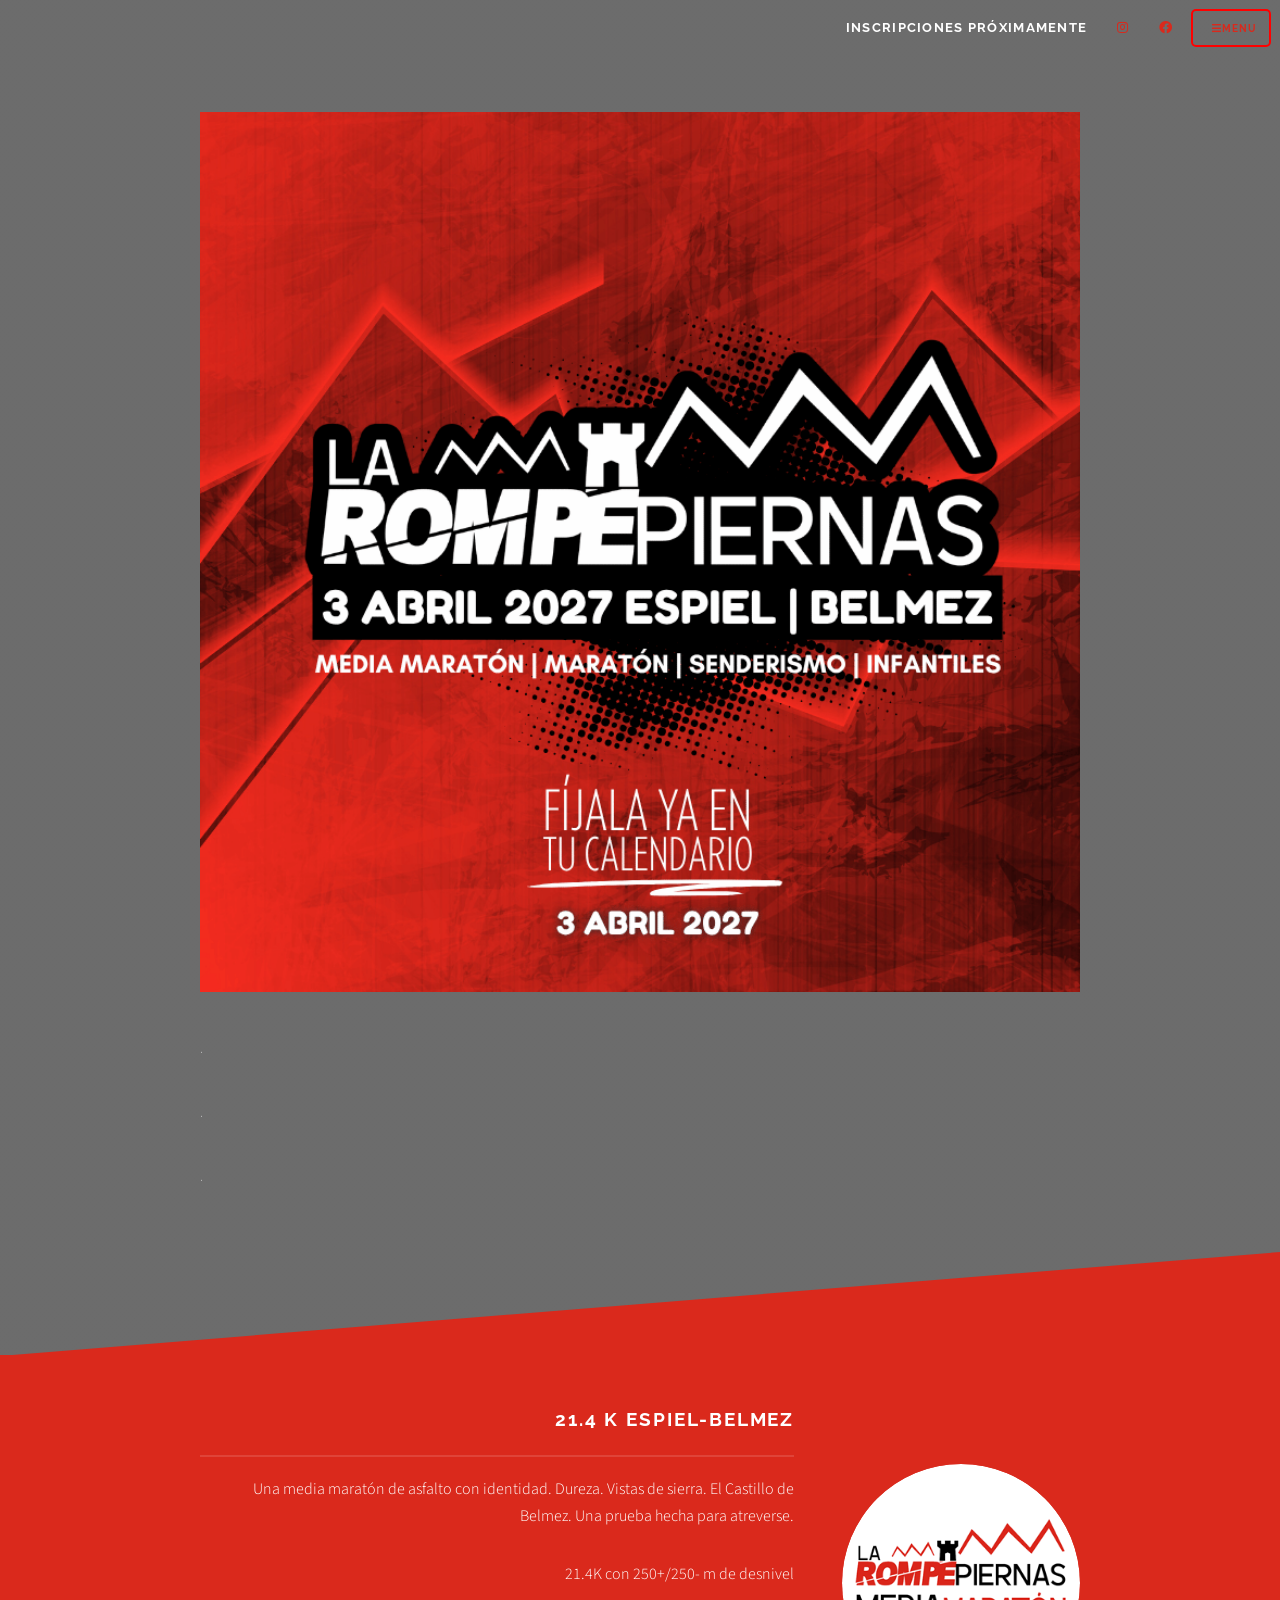
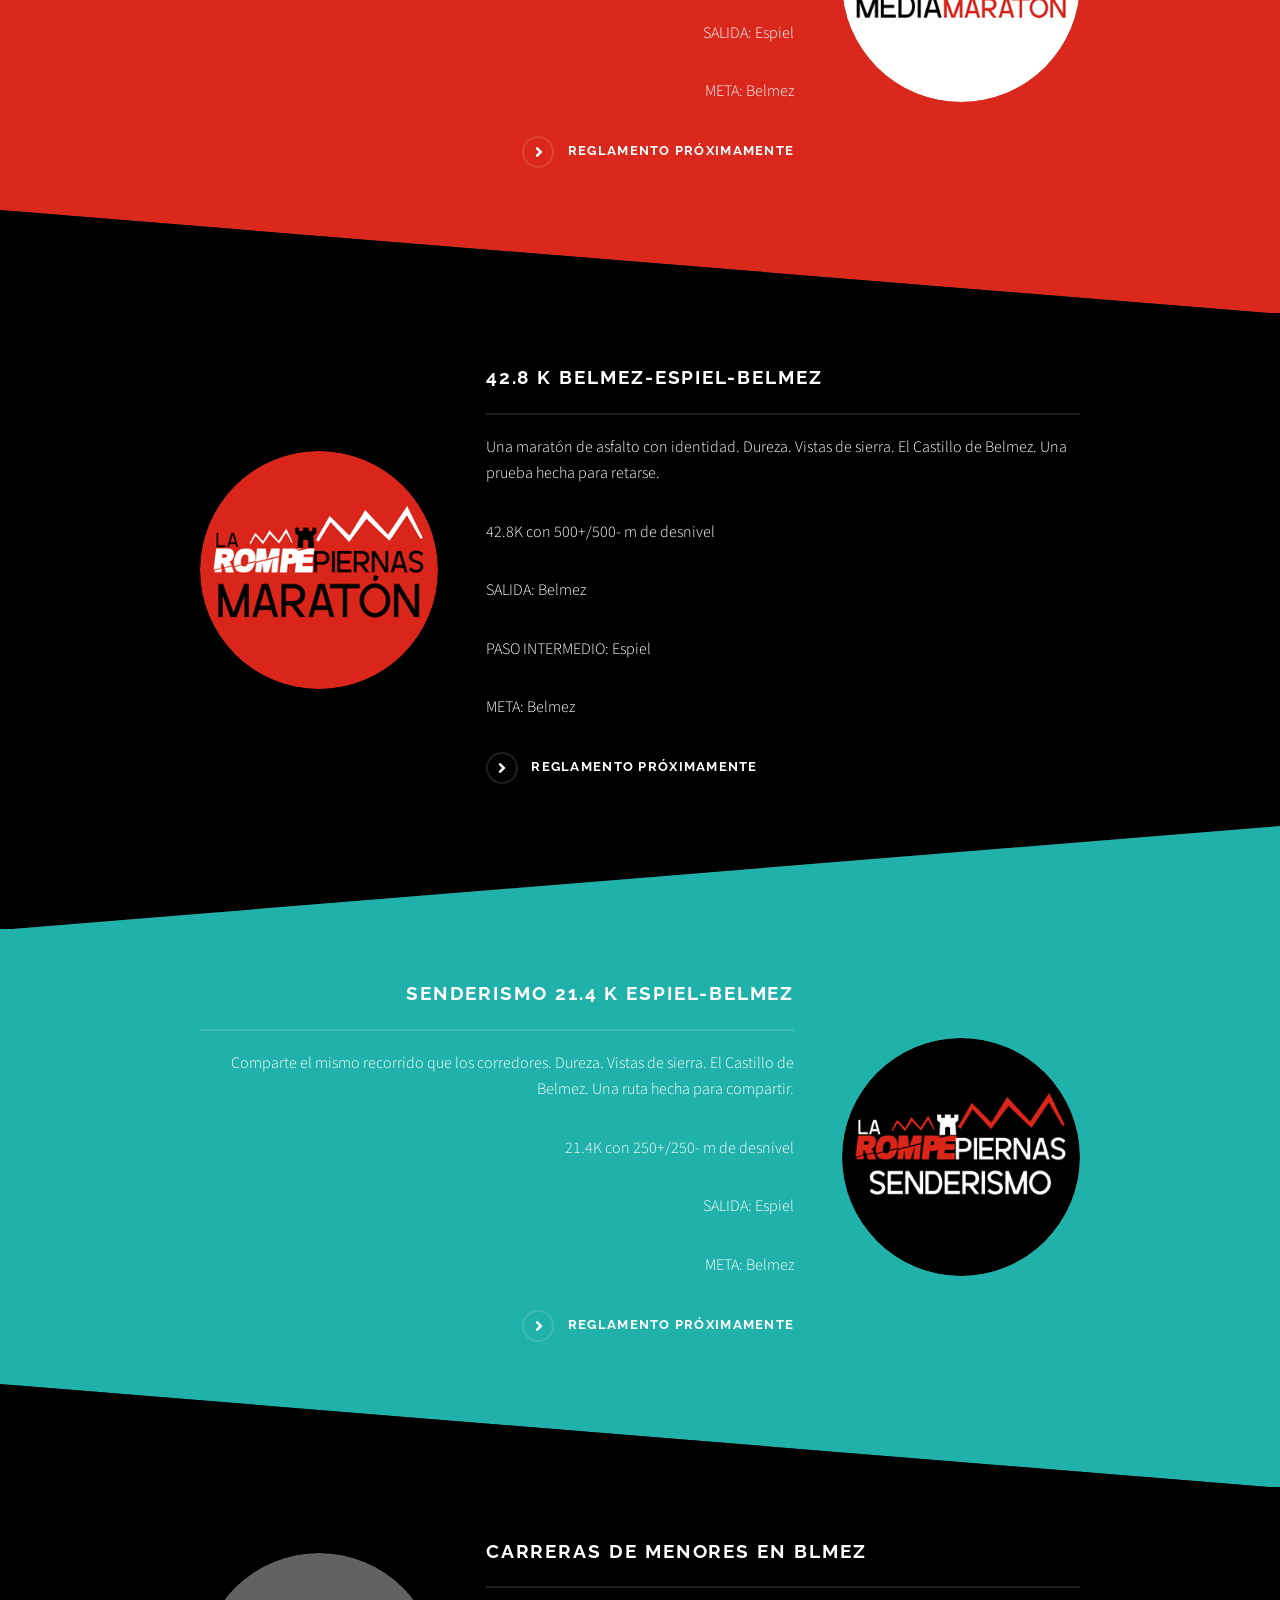
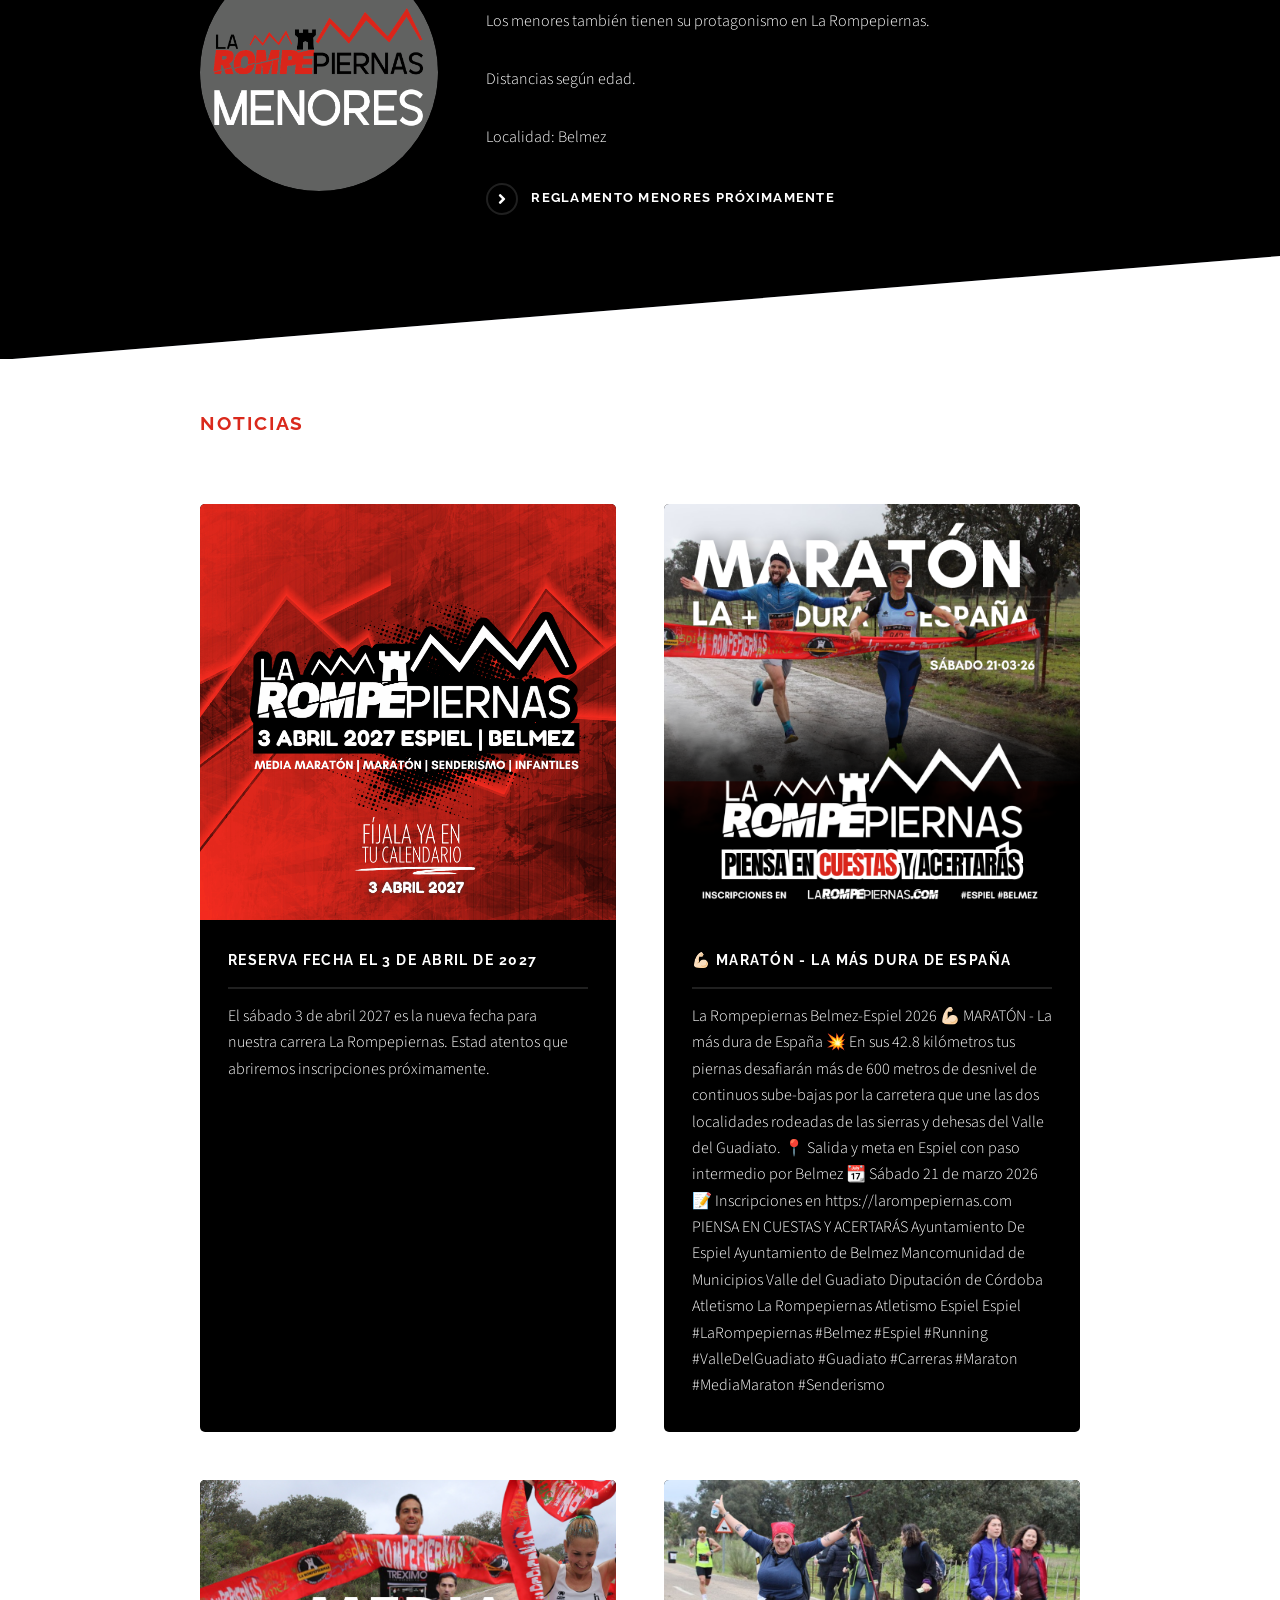
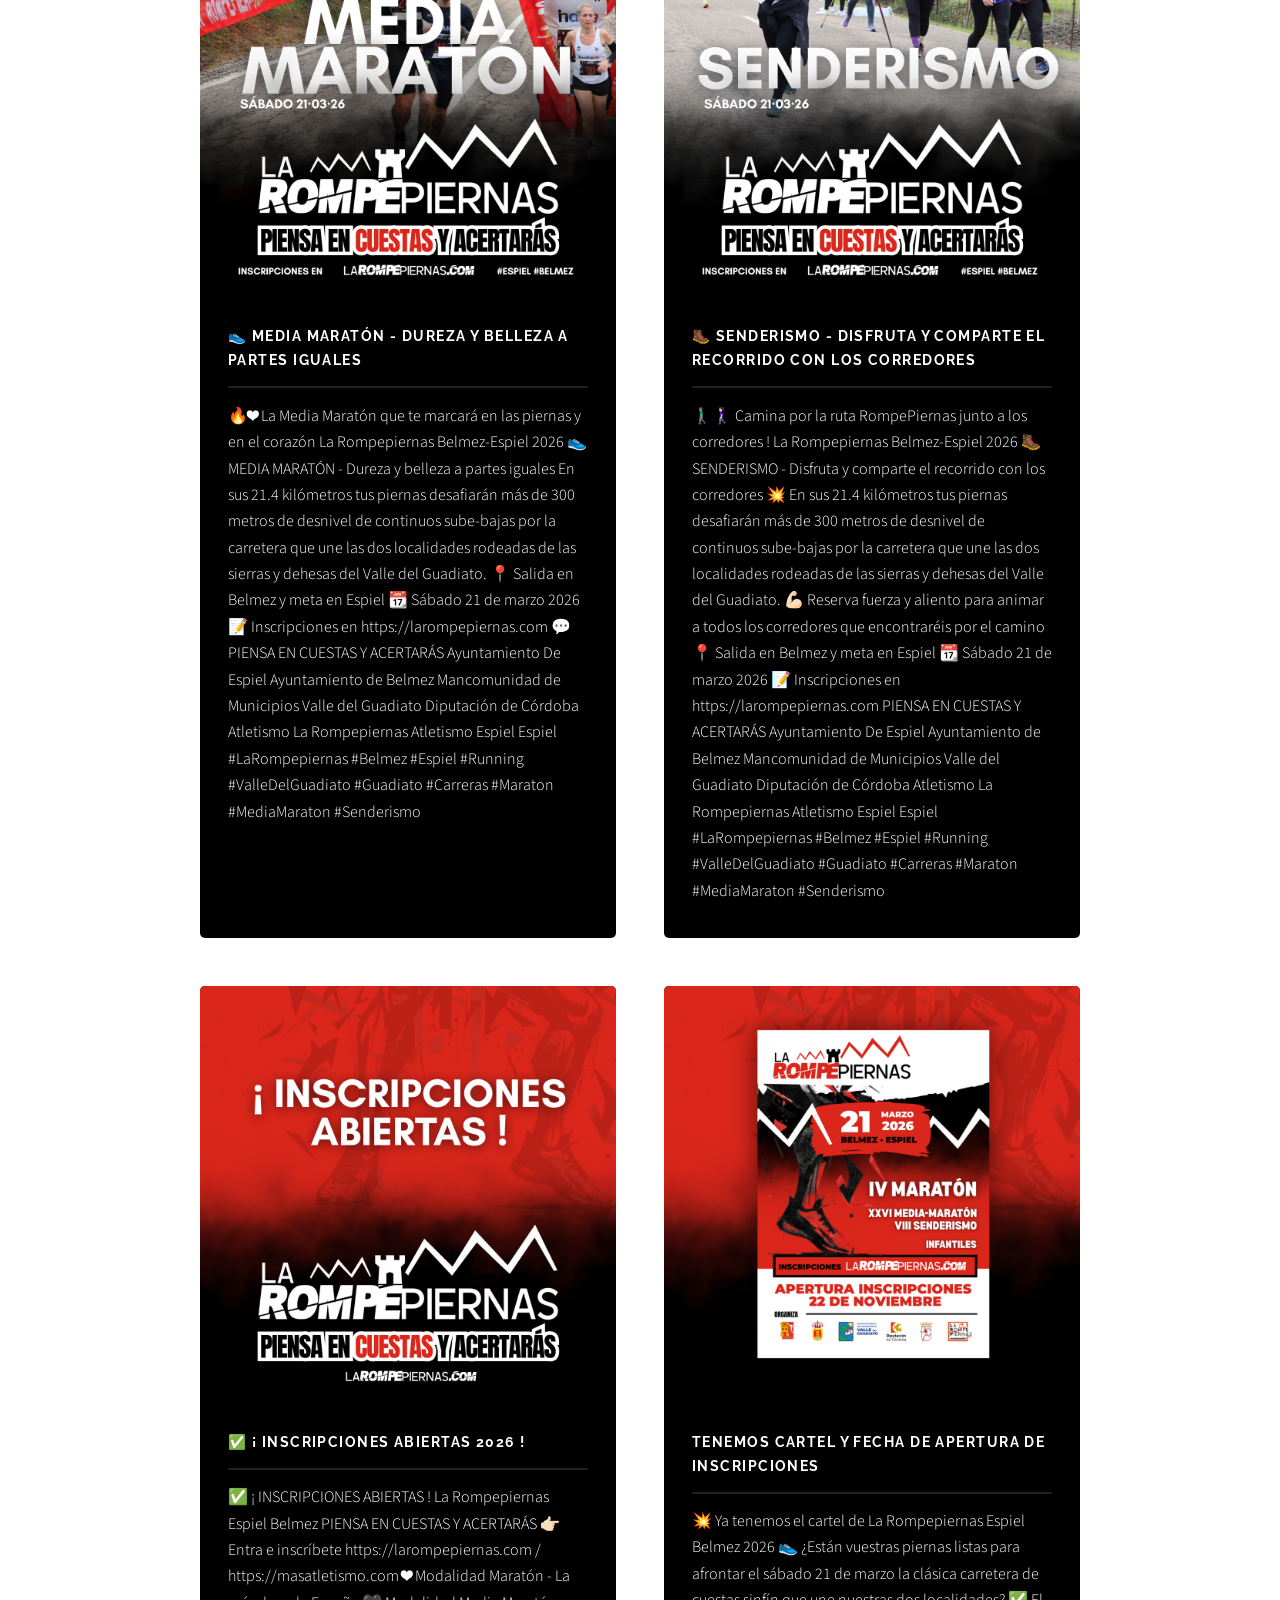
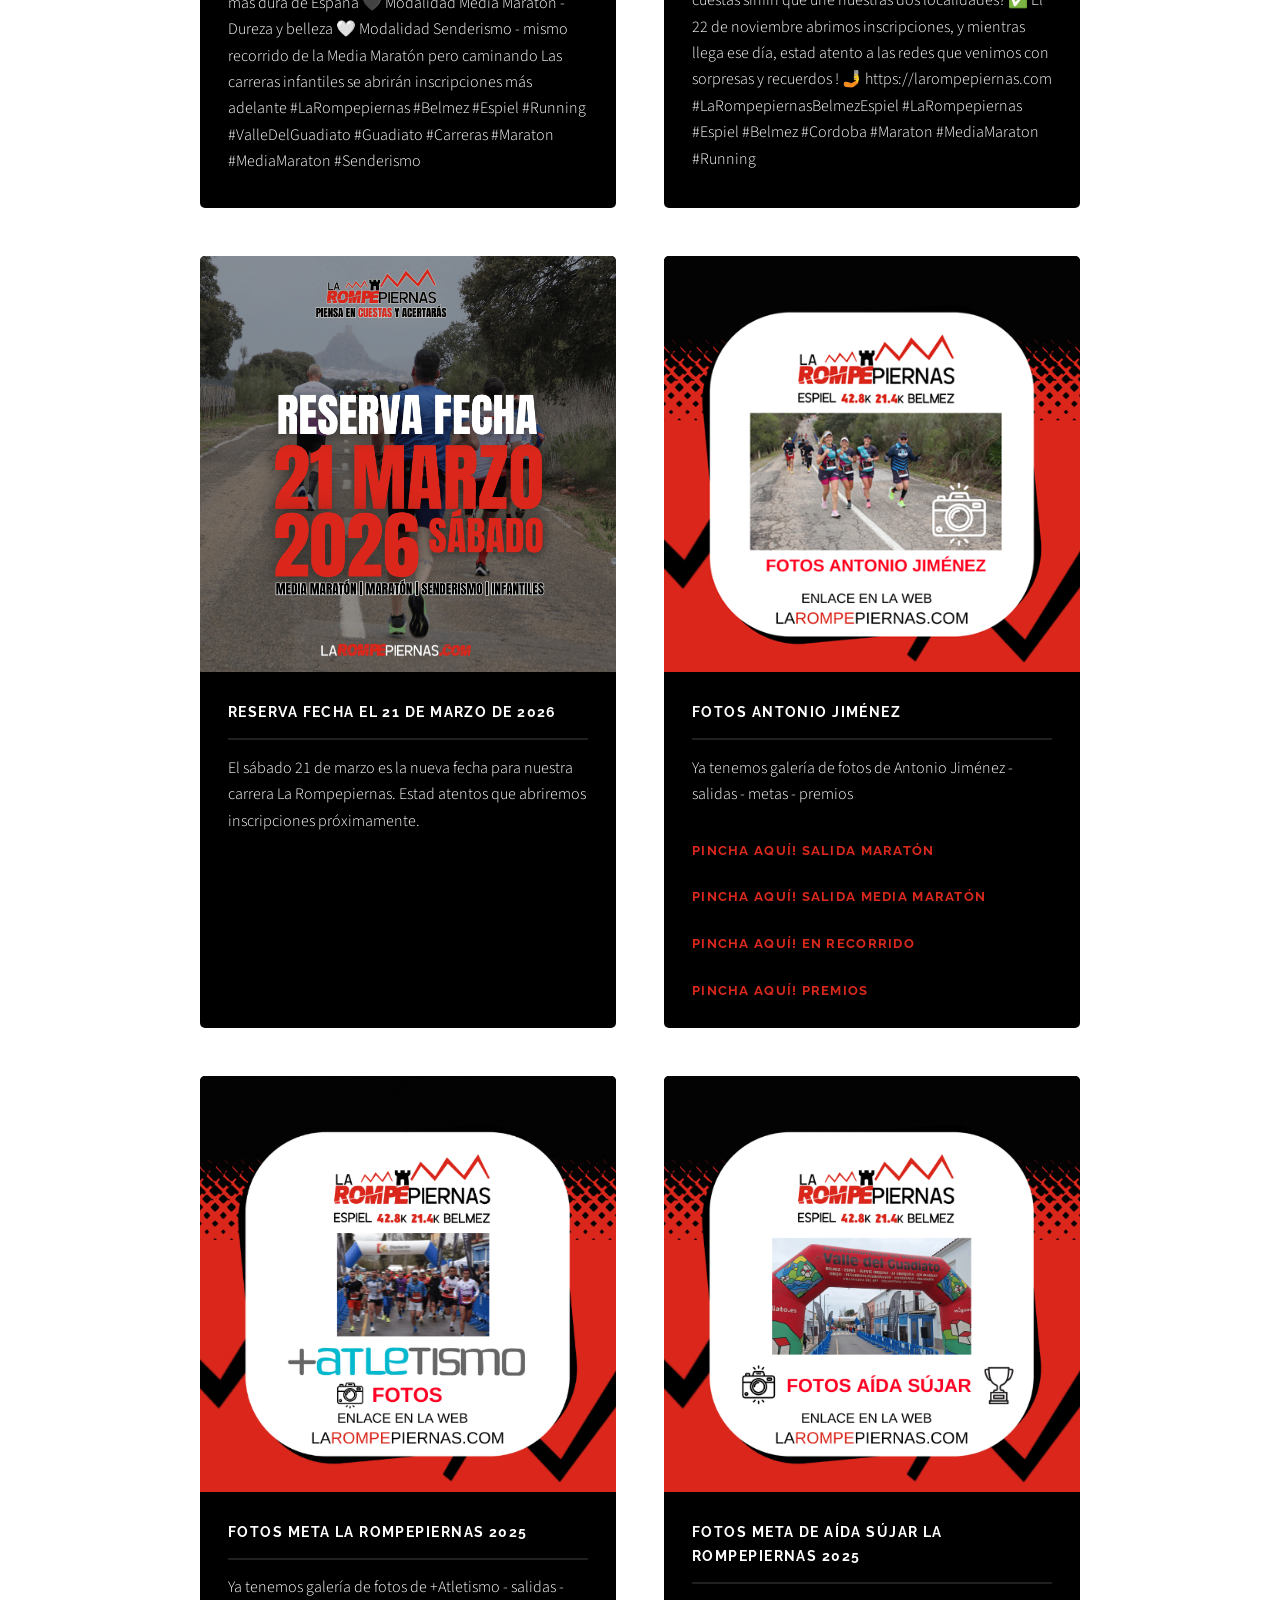
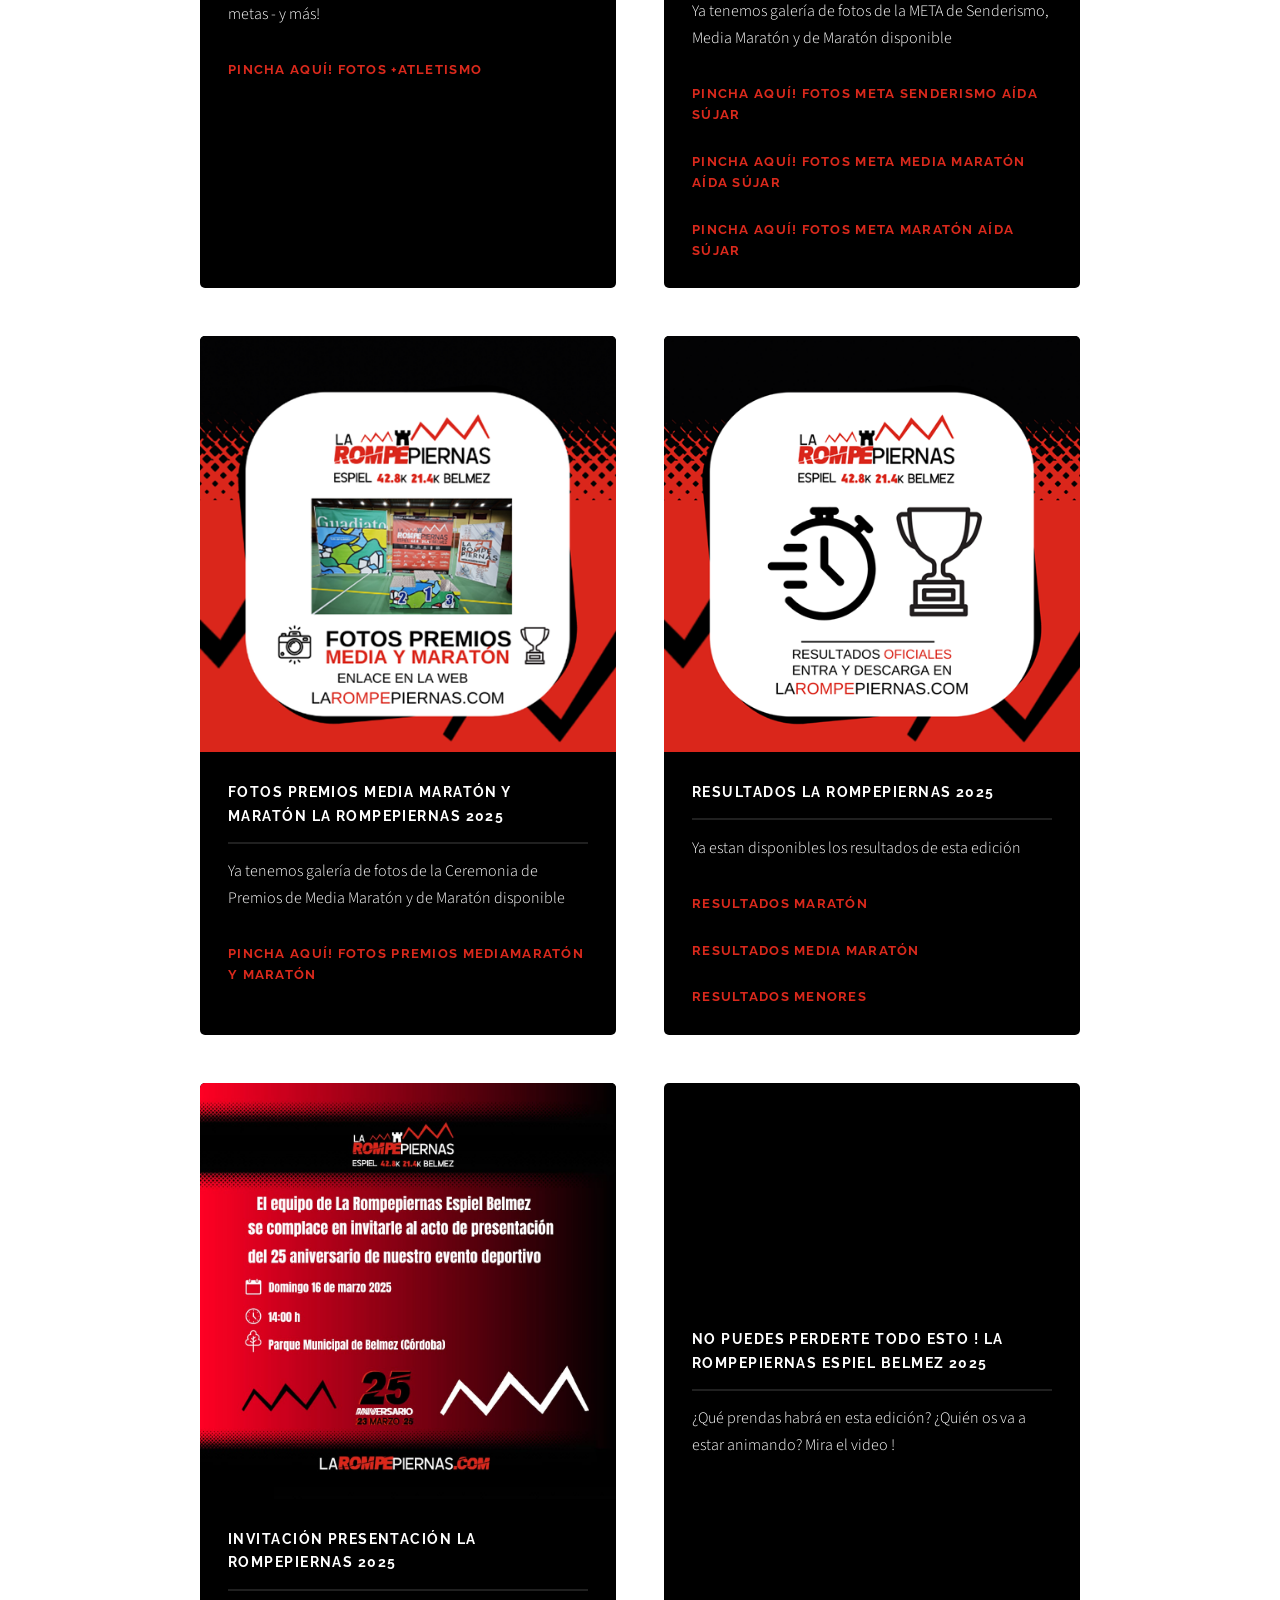
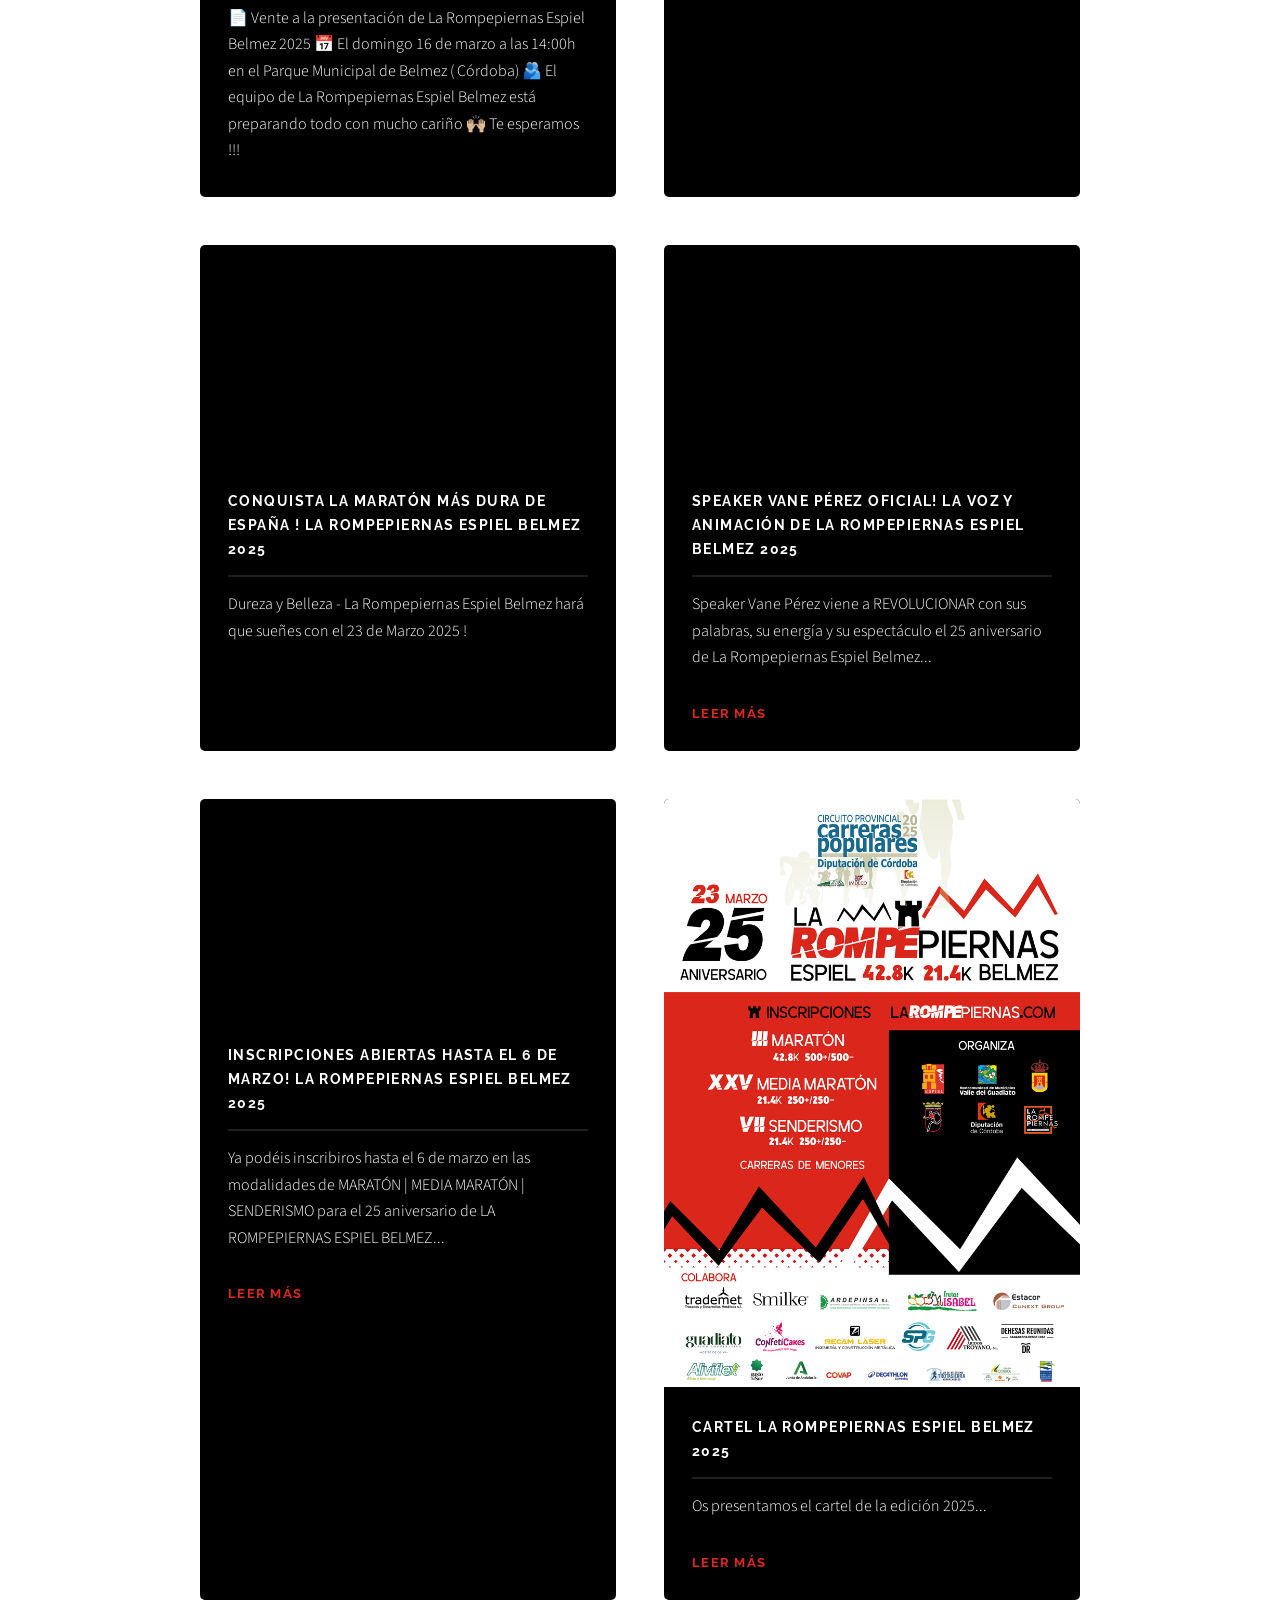
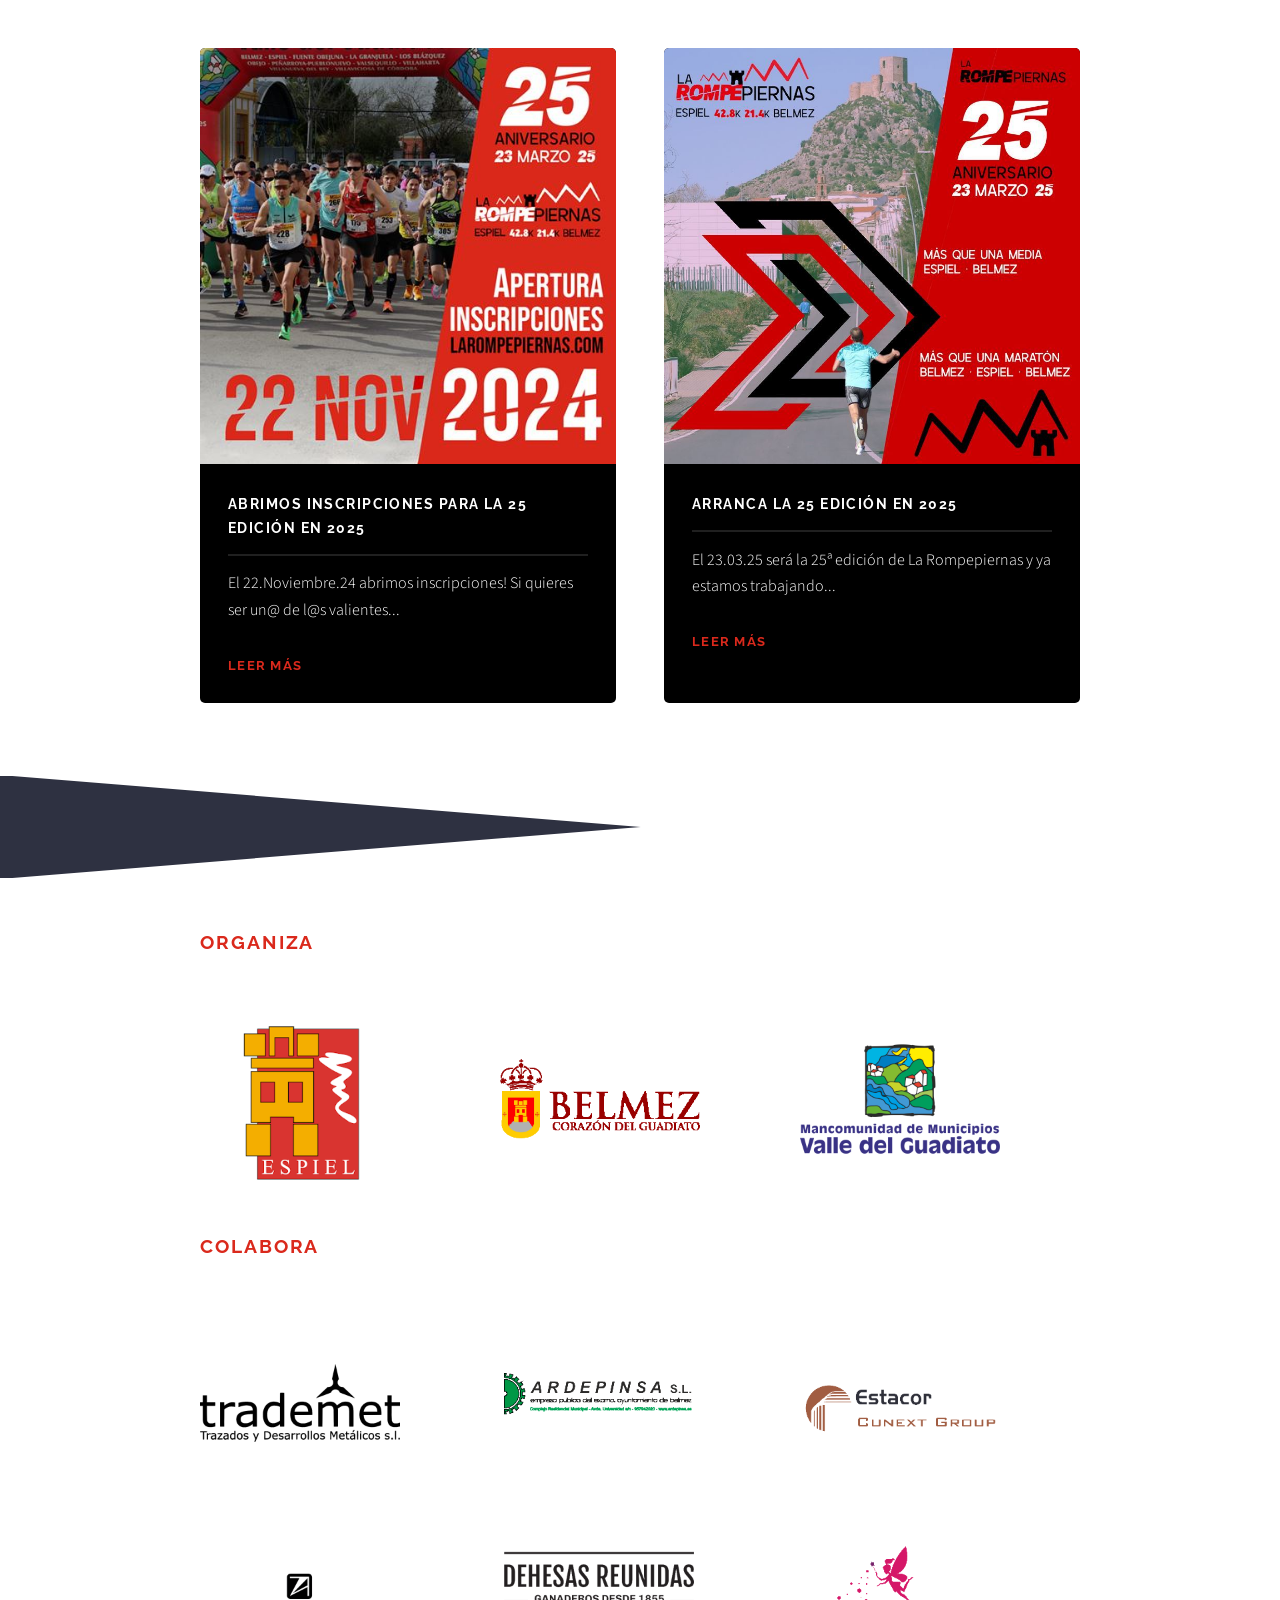
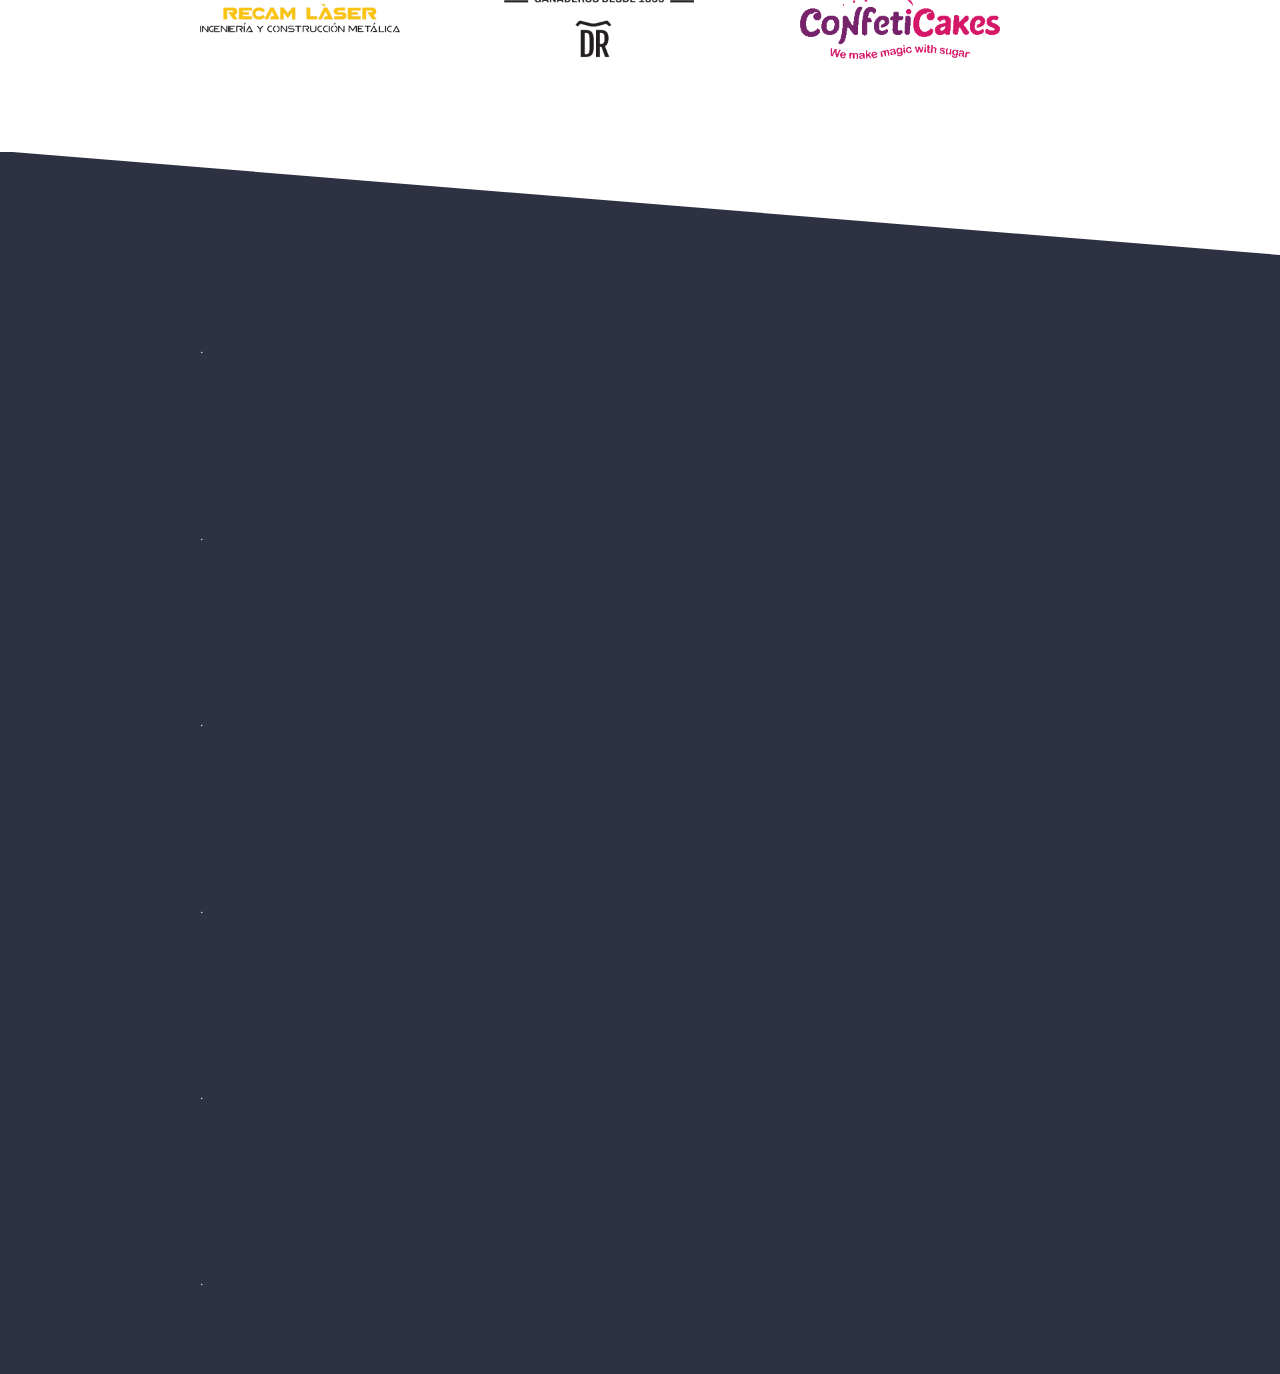
==== index.html @ 5ba84d2e "lrp" ====
<!DOCTYPE HTML>
<html>
<head>
    <title>La Rompepiernas Espiel Belmez 3 abril 2027</title>
    <meta charset="utf-8" />
    <meta name="viewport" content="width=device-width, initial-scale=1, user-scalable=no" />
    <meta content="larompepiernas, rompepiernas, running, carreras, espiel, belmez" name="keywords">
    <meta content="La Rompepiernas Espiel Belmez 3 abril 2027. Más que una media maratón. Más que una maratón. Une las dos localidades custodiadas por el castillo y sus sierras por un recorrido de asfalto rompepiernas." name="description">
    <meta property="og:image" content="https://raw.githubusercontent.com/larompepiernas/larompepiernas/refs/heads/main/images/preview.png">
    <meta property="og:title" content="La Rompepiernas Espiel Belmez 3 abril 2027" />
    <meta property="og:description" content="La Rompepiernas Espiel Belmez 3 abril 2027. Más que una media maratón. Más que una maratón. Une las dos localidades custodiadas por el castillo y sus sierras por un recorrido de asfalto rompepiernas." />

    <link rel="stylesheet" href="assets/css/main.css" />
    <link href="https://cdnjs.cloudflare.com/ajax/libs/font-awesome/5.10.0/css/all.min.css" rel="stylesheet">
    <noscript><link rel="stylesheet" href="assets/css/noscript.css" /></noscript>

    <!-- Google tag (gtag.js) -->
    <script async src="https://www.googletagmanager.com/gtag/js?id=G-7GYT34P378"></script>
    <script>
  window.dataLayer = window.dataLayer || [];
  function gtag(){dataLayer.push(arguments);}
  gtag('js', new Date());

  gtag('config', 'G-7GYT34P378');
    </script>

</head>
<body class="is-preload">
    <!-- Colors -->
    <!-- rojo #da291c -->
    <!-- turquesa #20B2AA -->
    <!-- Page Wrapper -->
    <div id="page-wrapper">

        <!-- Header -->
        <header id="header" class="alt">
            <nav>
                <a a target="_blank">INSCRIPCIONES PRÓXIMAMENTE</a>

                <a class="colorRed" href="https://www.instagram.com/la.rompepiernas.espiel.belmez/" target="_blank"><i class="fab fa-instagram"></i></a>
                <a class="colorRed" href="https://www.facebook.com/profile.php?id=100064305145334" target="_blank"><i class="fab fa-facebook"></i></a>

                <a class="button border-custom" href="#menu">MENU</a>
            </nav>
        </header>

        <!-- Menu -->
        <nav id="menu">
            <div class="inner">
                <img class="width100percent" src="images/logo-bn.png" />
                <ul class="links">
                    <li><a href="resultados-2026" target="_blank">Resultados 2026</a></li>
                    <!--<li><a href="2025/resultados-maraton-la-rompepiernas-2025.pdf" target="_blank">Resultados 2025 Maratón</a></li>
                    <li><a href="2025/resultados-media-la-rompepiernas-2025.pdf" target="_blank">Resultados 2025 Media Maratón</a></li>
                    <li><a href="2025/resultados-menores-la-rompepiernas-2025.pdf" target="_blank">Resultados 2025 Menores</a></li>-->
                    <!--<li><a href="guia-2026" target="_blank">Guia</a></li>-->
                    <li><a href="index#media">Media</a></li>
                    <li><a href="index#maraton">Maratón</a></li>
                    <li><a href="index#senderismo">Senderismo</a></li>
                    <li><a href="index#menores">Menores</a></li>
                    <li><a href="index#noticias">Noticias</a></li>

                    <li><a class="" href="https://www.instagram.com/la.rompepiernas.espiel.belmez/" target="_blank"><i class="fab fa-instagram"></i></a></li>
                    <li><a class="" href="https://www.facebook.com/profile.php?id=100064305145334" target="_blank"><i class="fab fa-facebook"></i></a></li>
                </ul>
                <a href="#" class="close">Cerrar</a>
            </div>
        </nav>

        <!-- Banner -->
        <section id="banner">

            <video autoplay loop muted class="video-bg" id="video-bg">
                <source src="videos/promo-la-rompepiernas-espiel-belmez-2024.mp4" type="video/mp4" alt="Video La Rompepiernas Espiel Belmez">
            </video>
            <div class="inner">

                <div class="logo">
                    <img class="width100percent" src="2027/fecha.png" />
                    <ul class="actions center">
                    </ul>
                </div>
                <p>.</p>
            </div>
            <div class="inner">
                <p>.</p>
            </div>
            <div class="inner">
                <p>.</p>
            </div>
        </section>

        

        <!-- Wrapper -->
        <section id="wrapper">

            
            <section id="media" class="wrapper spotlight style1">

                <div class="inner">
                    <a class="image"><img src="images/logo-media-square.png" /></a>
                    <div class="content">
                        <h2 class="major">21.4 K Espiel-Belmez</h2>
                        <p>Una media maratón de asfalto con identidad. Dureza. Vistas de sierra. El Castillo de Belmez. Una prueba hecha para atreverse.</p>
                        <p class="">21.4K con 250+/250- m de desnivel</p>
                        <p class="">SALIDA: Espiel</p>
                        <p class="">META: Belmez</p>
                        <a target="_blank" class="special">Reglamento próximamente</a>
                    </div>

                </div>
            </section>

            <!-- Two -->
            <section id="maraton" class="wrapper alt spotlight style2">
                <div class="inner">
                    <a class="image"><img src="images/logo-maraton-square.png" alt="" /></a>
                    <div class="content">
                        <h2 class="major">42.8 K Belmez-Espiel-Belmez</h2>
                        <p>Una maratón de asfalto con identidad. Dureza. Vistas de sierra. El Castillo de Belmez. Una prueba hecha para retarse.</p>
                        <p class="">42.8K con 500+/500- m de desnivel</p>
                        <p class="">SALIDA: Belmez</p>
                        <p class="">PASO INTERMEDIO: Espiel</p>
                        <p class="">META: Belmez</p>
                        <a target="_blank" class="special">Reglamento próximamente</a>

                    </div>
                </div>
            </section>

            <!-- Three -->
            <section id="senderismo" class="wrapper spotlight style3">
                <div class="inner">
                    <a class="image"><img src="images/logo-senderismo-square.png" alt="" /></a>
                    <div class="content">
                        <h2 class="major">SENDERISMO 21.4 K Espiel-Belmez</h2>
                        <p>Comparte el mismo recorrido que los corredores. Dureza. Vistas de sierra. El Castillo de Belmez. Una ruta hecha para compartir.</p>
                        <p class="">21.4K con 250+/250- m de desnivel</p>
                        <p class="">SALIDA: Espiel</p>
                        <p class="">META: Belmez</p>
                        <a target="_blank" class="special">Reglamento próximamente</a>

                    </div>
                </div>
            </section>

            <!-- Two -->
            <section id="menores" class="wrapper alt spotlight style2">
                <div class="inner">
                    <a class="image"><img src="images/logo-menores-square.png" alt="" /></a>
                    <div class="content">
                        <h2 class="major">CARRERAS DE MENORES EN BLMEZ</h2>
                        <p>Los menores también tienen su protagonismo en La Rompepiernas.</p>
                        <p class="">Distancias según edad.</p>
                        <p class="">Localidad: Belmez</p>
                        <a  target="_blank" class="special">Reglamento Menores próximamente</a>

                    </div>
                </div>
            </section>

            <!-- Four -->
            <section id="noticias" class="wrapper style5">
                <div class="inner">
                    <h2 class="major colorRed">NOTICIAS</h2>
                    <section class="features" id="">
                        <article id="fecha2027">
                            <a class="image"><img src="2027/fecha.png" alt="La Rompepiernas Carrera Popular" /></a>
                            <h3 class="major">Reserva fecha el 3 de abril de 2027</h3>
                            <p>El sábado 3 de abril 2027 es la nueva fecha para nuestra carrera La Rompepiernas. Estad atentos que abriremos inscripciones próximamente.</p>
                            <a class="special2"></a>
                        </article>
                        <article id="maraton2026">
                            <a class="image"><img src="2026/maraton.png" alt="" /></a>
                            <h3 class="major">
                                💪🏻 MARATÓN - La más dura de España
                            </h3>
                            <p>
                                La Rompepiernas Belmez-Espiel 2026
                                💪🏻 MARATÓN - La más dura de España
                                💥 En sus 42.8 kilómetros tus piernas desafiarán más de 600 metros de desnivel de continuos sube-bajas por la carretera que une las dos localidades rodeadas de las sierras y dehesas del Valle del Guadiato.
                                📍 Salida y meta en Espiel con paso intermedio por Belmez
                                📆 Sábado 21 de marzo 2026
                                📝 Inscripciones en https://larompepiernas.com
                                PIENSA EN CUESTAS Y ACERTARÁS
                                Ayuntamiento De Espiel
                                Ayuntamiento de Belmez
                                Mancomunidad de Municipios Valle del Guadiato
                                Diputación de Córdoba
                                Atletismo La Rompepiernas
                                Atletismo Espiel Espiel
                                #LaRompepiernas #Belmez #Espiel #Running #ValleDelGuadiato #Guadiato #Carreras #Maraton #MediaMaraton #Senderismo
                            </p>
                            <a class="special2"></a>
                        </article>
                        <article id="media2026">
                            <a class="image"><img src="2026/mediamaraton.png" alt="" /></a>
                            <h3 class="major">
                                👟 MEDIA MARATÓN - Dureza y belleza a partes iguales
                            </h3>
                            <p>
                                🔥❤️ La Media Maratón que te marcará en las piernas y en el corazón
                                La Rompepiernas Belmez-Espiel 2026
                                👟 MEDIA MARATÓN - Dureza y belleza a partes iguales
                                En sus 21.4 kilómetros tus piernas desafiarán más de 300 metros de desnivel de continuos sube-bajas por la carretera que une las dos localidades rodeadas de las sierras y dehesas del Valle del Guadiato.
                                📍 Salida en Belmez y meta en Espiel
                                📆 Sábado 21 de marzo 2026
                                📝 Inscripciones en https://larompepiernas.com
                                💬 PIENSA EN CUESTAS Y ACERTARÁS
                                Ayuntamiento De Espiel
                                Ayuntamiento de Belmez
                                Mancomunidad de Municipios Valle del Guadiato
                                Diputación de Córdoba
                                Atletismo La Rompepiernas
                                Atletismo Espiel Espiel
                                #LaRompepiernas #Belmez #Espiel #Running #ValleDelGuadiato #Guadiato #Carreras #Maraton #MediaMaraton #Senderismo
                            </p>
                            <a class="special2"></a>
                        </article>
                        <article id="senderismo2026">
                            <a class="image"><img src="2026/senderismo.png" alt="" /></a>
                            <h3 class="major">
                                🥾 SENDERISMO - Disfruta y comparte el recorrido con los corredores
                            </h3>
                            <p>
                                🚶🏽‍♂️🚶🏻‍♀️ Camina por la ruta RompePiernas junto a los corredores !
                                La Rompepiernas Belmez-Espiel 2026
                                🥾 SENDERISMO - Disfruta y comparte el recorrido con los corredores
                                💥 En sus 21.4 kilómetros tus piernas desafiarán más de 300 metros de desnivel de continuos sube-bajas por la carretera que une las dos localidades rodeadas de las sierras y dehesas del Valle del Guadiato.
                                💪🏻 Reserva fuerza y aliento para animar a todos los corredores que encontraréis por el camino
                                📍 Salida en Belmez y meta en Espiel
                                📆 Sábado 21 de marzo 2026
                                📝 Inscripciones en https://larompepiernas.com
                                PIENSA EN CUESTAS Y ACERTARÁS
                                Ayuntamiento De Espiel
                                Ayuntamiento de Belmez
                                Mancomunidad de Municipios Valle del Guadiato
                                Diputación de Córdoba
                                Atletismo La Rompepiernas
                                Atletismo Espiel Espiel
                                #LaRompepiernas #Belmez #Espiel #Running #ValleDelGuadiato #Guadiato #Carreras #Maraton #MediaMaraton #Senderismo
                            </p>
                            <a class="special2"></a>
                        </article>
                        <article id="apertura2026">
                            <a class="image"><img src="2026/03-apertura.png" alt="" /></a>
                            <h3 class="major">
                                ✅ ¡ INSCRIPCIONES ABIERTAS 2026 !
                            </h3>
                            <p>
                                ✅ ¡ INSCRIPCIONES ABIERTAS !
                                La Rompepiernas Espiel Belmez
                                PIENSA EN CUESTAS Y ACERTARÁS

                                👉🏻 Entra e inscríbete https://larompepiernas.com / https://masatletismo.com

                                ❤️ Modalidad Maratón - La más dura de España
                                🖤 Modalidad Media Maratón - Dureza y belleza
                                🤍 Modalidad Senderismo - mismo recorrido de la Media Maratón pero caminando

                                Las carreras infantiles se abrirán inscripciones más adelante

                                #LaRompepiernas #Belmez #Espiel #Running #ValleDelGuadiato #Guadiato #Carreras #Maraton #MediaMaraton #Senderismo
                            </p>
                            <a class="special2"></a>
                        </article>
                        <article id="cartel2026">
                            <a class="image"><img src="2026/02-cartel.png" alt="" /></a>
                            <h3 class="major">Tenemos cartel y fecha de apertura de inscripciones</h3>
                            <p>
                                💥 Ya tenemos el cartel de La Rompepiernas Espiel Belmez 2026
                                👟 ¿Están vuestras piernas listas para afrontar el sábado 21 de marzo la clásica carretera de cuestas sinfín que une nuestras dos localidades?
                                ✅ El 22 de noviembre abrimos inscripciones, y mientras llega ese día, estad atento a las redes que venimos con sorpresas y recuerdos !

                                🤳 https://larompepiernas.com

                                #LaRompepiernasBelmezEspiel #LaRompepiernas #Espiel #Belmez #Cordoba #Maraton #MediaMaraton #Running
                            </p>
                            <a class="special2"></a>
                        </article>
                        <article id="fecha2026">
                            <a class="image"><img src="2026/01-nuevafecha.png" alt="" /></a>
                            <h3 class="major">Reserva fecha el 21 de marzo de 2026</h3>
                            <p>El sábado 21 de marzo es la nueva fecha para nuestra carrera La Rompepiernas. Estad atentos que abriremos inscripciones próximamente.</p>
                            <a class="special2"></a>
                        </article>
                        <article id="galeria-antonio-jimenez">
                            <a class="image"><img src="2025/galeria-antonio-jimenez.png" alt="" /></a>
                            <h3 class="major">Fotos Antonio Jiménez</h3>
                            <p>
                                Ya tenemos galería de fotos de Antonio Jiménez - salidas - metas - premios
                            </p>
                            <a href="https://photos.app.goo.gl/AnvqGrLuHKDP5Tb29" target="_blank" class="special2">PINCHA AQUÍ! Salida MARATÓN</a>
                            <a href="https://photos.app.goo.gl/SG2nm2o8DiQoDGMr6" target="_blank" class="special2">PINCHA AQUÍ! Salida MEDIA MARATÓN</a>
                            <a href="https://photos.app.goo.gl/1EvHkG9icyXhS9m37" target="_blank" class="special2">PINCHA AQUÍ! EN RECORRIDO</a>
                            <a href="https://photos.app.goo.gl/1kcoaDJKPXYr5Jj68" target="_blank" class="special2">PINCHA AQUÍ! Premios</a>
                        </article>
                        <article id="fotos-masatletismo">
                            <a class="image"><img src="2025/fotos-masatletismo.png" alt="" /></a>
                            <h3 class="major">Fotos Meta La Rompepiernas 2025</h3>
                            <p>
                                Ya tenemos galería de fotos de +Atletismo - salidas - metas - y más!
                            </p>
                            <a href="https://photos.google.com/share/AF1QipOPYOGFR4CPhCvjgs1_KJPBMiykYVu30Po1JIiHcJtBu6imnYH3xz-Udd6X1GUFHA?key=dTRvOFVRWUNjWkExeXZrLWtsTE1Tdmk3emllZUhR" target="_blank" class="special2">PINCHA AQUÍ! Fotos +ATLETISMO</a>
                        </article>
                        <article id="fotos-meta-1">
                            <a class="image" id="fotos-meta-aida-sujar"><img src="2025/fotos-meta-aida-sujar.png" alt="" /></a>
                            <h3 class="major">Fotos Meta de Aída Sújar La Rompepiernas 2025</h3>
                            <p>
                                Ya tenemos galería de fotos de la META de Senderismo, Media Maratón y de Maratón disponible
                            </p>
                            <a href="https://flic.kr/s/aHBqjC6re8" target="_blank" class="special2">PINCHA AQUÍ! Fotos Meta Senderismo Aída Sújar</a>
                            <a href="https://flic.kr/s/aHBqjC6yFb" target="_blank" class="special2">PINCHA AQUÍ! Fotos Meta Media Maratón Aída Sújar</a>
                            <a href="https://flic.kr/s/aHBqjC6wLJ" target="_blank" class="special2">PINCHA AQUÍ! Fotos Meta Maratón Aída Sújar</a>
                        </article>
                        <article id="fotos-premios-mediamaraton-maraton">
                            <a class="image"><img src="2025/galeria-premios-1.png" alt="" /></a>
                            <h3 class="major">Fotos Premios Media Maratón y Maratón La Rompepiernas 2025</h3>
                            <p>
                                Ya tenemos galería de fotos de la Ceremonia de Premios de Media Maratón y de Maratón disponible
                            </p>
                            <a href="https://photos.app.goo.gl/uGNZbSFAAAVc5Z8x8" target="_blank" class="special2">PINCHA AQUÍ! Fotos Premios MediaMaratón y Maratón</a>
                        </article>
                        <article id="resultados">
                            <a class="image"><img src="2025/resultados.png" alt="" /></a>
                            <h3 class="major">Resultados La Rompepiernas 2025</h3>
                            <p>
                                Ya estan disponibles los resultados de esta edición
                            </p>
                            <a href="2025/resultados-maraton-la-rompepiernas-2025.pdf" target="_blank" class="special2">Resultados Maratón</a>
                            <a href="2025/resultados-media-la-rompepiernas-2025.pdf" target="_blank" class="special2">Resultados Media Maratón</a>
                            <a href="2025/resultados-menores-la-rompepiernas-2025.pdf" target="_blank" class="special2">Resultados Menores</a>
                        </article>
                        <article>
                            <a class="image"><img src="2025/invitacion-presentacion.jpg" alt="" /></a>
                            <h3 class="major">Invitación presentación La Rompepiernas 2025</h3>
                            <p>
                                📄 Vente a la presentación de La Rompepiernas Espiel Belmez 2025
                                📅 El domingo 16 de marzo a las 14:00h en el Parque Municipal de Belmez ( Córdoba)

                                🫂 El equipo de La Rompepiernas Espiel Belmez está preparando todo con mucho cariño
                                🙌🏼 Te esperamos !!!
                            </p>
                        </article>
                        <article>
                            <a class="image">
                                <video autoplay loop muted class="width100percent">
                                    <source src="videos/no-te-lo-puedes-perder-480p.mp4" type="video/mp4" alt="No te lo puedes perder - La Rompepiernas Espiel Belmez">
                                </video>
                            </a>
                            <h3 class="major">No puedes perderte todo esto ! La RompePiernas Espiel Belmez 2025</h3>
                            <p>¿Qué prendas habrá en esta edición? ¿Quién os va a estar animando? Mira el video !</p>
                        </article>
                        <article>
                            <a class="image">
                                <video autoplay loop muted class="width100percent">
                                    <source src="videos/promo-maraton-mas-dura-1.mp4" type="video/mp4" alt="La Maratón MÁS DURA DE ESPAÑA - La Rompepiernas Espiel Belmez">
                                </video>
                            </a>
                            <h3 class="major">Conquista LA MARATÓN MÁS DURA DE ESPAÑA ! La RompePiernas Espiel Belmez 2025</h3>
                            <p>Dureza y Belleza - La Rompepiernas Espiel Belmez hará que sueñes con el 23 de Marzo 2025 !</p>
                        </article>
                        <article>
                            <a class="image">
                                <video autoplay loop muted class="width100percent">
                                    <source src="videos/VaneSpeaker-LaRompepiernas-Espiel-Belmez-480p.mp4" type="video/mp4" alt="Speaker Vane Pérez - La Rompepiernas Espiel Belmez">
                                </video>
                            </a>
                            <h3 class="major">Speaker Vane Pérez OFICIAL! La voz y animación de La RompePiernas Espiel Belmez 2025</h3>
                            <p>Speaker Vane Pérez viene a REVOLUCIONAR con sus palabras, su energía y su espectáculo el 25 aniversario de La Rompepiernas Espiel Belmez...</p>
                            <a href="speaker-oficial-vane-perez" target="_blank" class="special2">Leer más</a>
                        </article>
                        <article>
                            <a class="image">
                                <video autoplay loop muted class="width100percent">
                                    <source src="videos/inscripciones-la-rompepiernas-reel.mp4" type="video/mp4" alt="Video La Rompepiernas Espiel Belmez">
                                </video>
                            </a>
                            <h3 class="major">INSCRIPCIONES ABIERTAS HASTA EL 6 DE MARZO! La RompePiernas Espiel Belmez 2025</h3>
                            <p>Ya podéis inscribiros hasta el 6 de marzo en las modalidades de MARATÓN | MEDIA MARATÓN | SENDERISMO para el 25 aniversario de LA ROMPEPIERNAS ESPIEL BELMEZ...</p>
                            <a href="inscripciones" target="_blank" class="special2">Leer más</a>
                        </article>
                        <article>
                            <a class="image"><img src="2025/Cartel-LaRompepiernasEspielBelmez-2025-circuitodiputacion.png" alt="" /></a>
                            <h3 class="major">Cartel La RompePiernas Espiel Belmez 2025</h3>
                            <p>Os presentamos el cartel de la edición 2025...</p>
                            <a href="cartel-edicion-2025" target="_blank" class="special2">Leer más</a>
                        </article>
                        <article>
                            <a class="image"><img src="images/noticia-2.jpg" alt="" /></a>
                            <h3 class="major">Abrimos Inscripciones para la 25 Edición en 2025</h3>
                            <p>El 22.Noviembre.24 abrimos inscripciones! Si quieres ser un@ de l@s valientes...</p>
                            <a href="abrimos-inscripciones-22-noviembre-2024" target="_blank" class="special2">Leer más</a>
                        </article>
                        <article>
                            <a class="image"><img src="images/noticia-1.jpg" alt="" /></a>
                            <h3 class="major">Arranca la 25 Edición en 2025</h3>
                            <p>El 23.03.25 será la 25ª edición de La Rompepiernas y ya estamos trabajando...</p>
                            <a href="arranca-25-aniversario-la-rompepiernas-espiel-belmez" target="_blank" class="special2">Leer más</a>
                        </article>
                    </section>
                    <!--
            <ul class="actions">
                <li><a href="#" class="button">Todas las noticias</a></li>
            </ul>
                -->
                </div>
            </section>

        </section>

        <section class="partners">
        </section>



        <section id="entidades" class="wrapper style5">
            <div class="inner">

                <h2 class="major colorRed">ORGANIZA</h2>
                <section class="features">
                    <div class="carousel">
                        <div class="wrap">
                            <a href="https://espiel.es/" target="_blank" class="image"><img src="images/logos/espiel.png" alt="" /></a>
                            <a href="https://belmez.es/" target="_blank" class="image"><img src="images/logos/belmez.png" alt="" /></a>
                            <a href="https://guadiato.es/" target="_blank" class="image"><img src="images/logos/mancomunidad-guadiato.png" alt="" /></a>
                            <a href="https://www.dipucordoba.es/" target="_blank" class="image"><img src="images/logos/diputacion-cordoba.png" alt="" /></a>
                            <a href="https://www.facebook.com/profile.php?id=100009617222137" target="_blank" class="image"><img src="images/logos/atletismo-espiel.png" alt="" /></a>
                            <a href="https://www.facebook.com/Atletismolarompepiernas" target="_blank" class="image"><img src="images/logos/atletismo-rompepiernas.png" alt="" /></a>

                        </div>
                    </div>
                </section>


                <h2 class="major colorRed">COLABORA</h2>
                <section class="features">
                    <div class="carousel">
                        <div class="wrap">
                            <a href="https://trademet.es/" target="_blank" class="image"><img src="images/logos/trademet.png" alt="" /></a>
                            <a href="https://www.ardepinsa.es/" target="_blank" class="image"><img src="images/logos/ardepinsa.png" alt="" /></a>
                            <a href="https://cunext.com/?empresa=estacor" target="_blank" class="image"><img src="images/logos/estacor.png" alt="" /></a>
                            <a href="https://frutasisabel.com/" target="_blank" class="image"><img src="images/logos/frutas-isabel.png" alt="" /></a>
                            <a href="https://olivareradelguadiato.com/" target="_blank" class="image"><img src="images/logos/guadiato-cooperativa.png" alt="" /></a>
                            <!-- aliviflex -->
                            <!-- casa tala -->
                        </div>
                    </div>
                    <div class="carousel">
                        <div class="wrap">
                            <a href="https://recamlaser.com/" target="_blank" class="image"><img src="images/logos/recam.png" alt="" /></a>
                            <a href="https://dehesasreunidas.com/" target="_blank" class="image"><img src="images/logos/dehesas-reunidas.png" alt="" /></a>
                            <a href="https://confeticakes.es/es/" target="_blank" class="image"><img src="images/logos/confeticakes.png" alt="" /></a>
                            <a href="https://www.spg-pack.com/" target="_blank" class="image"><img src="images/logos/spg.png" alt="" /></a>
                            <a class="image"><img src="images/logos/aridos-troyano.png" alt="" /></a>
                            <!-- madein -->
                            <!-- isfa -->
                        </div>
                    </div>
                </section>
            </div>
        </section>

        <!-- Footer -->
        <section id="footer" class="">
            <div class="inner">
                <p>.</p>
            </div>
            <div class="inner">
                <p>.</p>
            </div>
            <div class="inner">
                <p>.</p>
            </div>
            <div class="inner">
                <p>.</p>
            </div>
            <div class="inner">
                <p>.</p>
            </div>
            <div class="inner">
                <p>.</p>
            </div>

        </section>

        <!-- Scripts -->
        <script src="assets/js/jquery.min.js"></script>
        <script src="assets/js/jquery.scrollex.min.js"></script>
        <script src="assets/js/browser.min.js"></script>
        <script src="assets/js/breakpoints.min.js"></script>
        <script src="assets/js/util.js"></script>
        <script src="assets/js/main.js"></script>
        <script>
            function loadvideo() {

                var mobileSrc = "videos/promo-la-rompepiernas-espiel-belmez-2024-mobile.mp4";
                var desktopSrc = "videos/promo-la-rompepiernas-espiel-belmez-2024.mp4";

                if (window.innerWidth > 630) {
                    $("#video-bg").attr("src", desktopSrc);
                } else {
                    $("#video-bg").attr("src", mobileSrc);
                }
            }

            window.addEventListener("resize", loadvideo);
            window.onload = loadvideo;
        </script>
        <script>
            var carousel = $('.carousel');
var seats = $('.carousel-seat');

var next = function(el) {
  if (el.next().length > 0) {
    return el.next();
  } else {
    return seats.first();
  }
};

var progress = function(e) {
  var el = $('.is-ref').removeClass('is-ref');
  var new_seat = next(el);

  new_seat.addClass('is-ref').css('order', 1);
  for (var i = 2, ref = seats.length; i <= ref; i++) {
    new_seat = next(new_seat).css('order', i);
    console.log(new_seat);
  }

  carousel.removeClass('is-set');

  return setTimeout((function() {
    return carousel.addClass('is-set');
  }), 50);
};

window.setInterval(function(){
  progress();
}, 2000);
        </script>
</body>
</html>
---- assets/css/main.css ----
@import url(fontawesome-all.min.css);
@import url("https://fonts.googleapis.com/css?family=Raleway:200,700|Source+Sans+Pro:300,600,300italic,600italic");

/*
	Solid State by HTML5 UP
	html5up.net | @ajlkn
	Free for personal and commercial use under the CCA 3.0 license (html5up.net/license)
*/

html, body, div, span, applet, object,
iframe, h1, h2, h3, h4, h5, h6, p, blockquote,
pre, a, abbr, acronym, address, big, cite,
code, del, dfn, em, img, ins, kbd, q, s, samp,
small, strike, strong, sub, sup, tt, var, b,
u, i, center, dl, dt, dd, ol, ul, li, fieldset,
form, label, legend, table, caption, tbody,
tfoot, thead, tr, th, td, article, aside,
canvas, details, embed, figure, figcaption,
footer, header, hgroup, menu, nav, output, ruby,
section, summary, time, mark, audio, video {
    margin: 0;
    padding: 0;
    border: 0;
    font-size: 100%;
    font: inherit;
    vertical-align: baseline;
}

article, aside, details, figcaption, figure,
footer, header, hgroup, menu, nav, section {
    display: block;
}

body {
    line-height: 1;
}

ol, ul {
    list-style: none;
}

blockquote, q {
    quotes: none;
}

    blockquote:before, blockquote:after, q:before, q:after {
        content: '';
        content: none;
    }

table {
    border-collapse: collapse;
    border-spacing: 0;
}

body {
    -webkit-text-size-adjust: none;
}

mark {
    background-color: transparent;
    color: inherit;
}

input::-moz-focus-inner {
    border: 0;
    padding: 0;
}

input, select, textarea {
    -moz-appearance: none;
    -webkit-appearance: none;
    -ms-appearance: none;
    appearance: none;
}

.width100percent {
    width: 100% !important;
}

.colorRed {
    color: #da291c !important;
}

.center {
    display: flex;
    justify-content: center;
    align-items: center;
}

#video-bg {
    position: fixed;
    right: 0;
    bottom: 0;
    min-width: 100%;
    min-height: 100%;
}

/* Basic */

@-ms-viewport {
    width: device-width;
}

body {
    -ms-overflow-style: scrollbar;
}

@media screen and (max-width: 480px) {

    html, body {
        min-width: 320px;
    }
}

html {
    box-sizing: border-box;
}

*, *:before, *:after {
    box-sizing: inherit;
}

body {
    background-color: #2e3141;
    background-image: linear-gradient(to top, rgba(46, 49, 65, 0.8), rgba(46, 49, 65, 0.8)), url("../../images/bg.jpg");
    background-size: auto, cover;
    background-attachment: fixed, fixed;
    background-position: center, center;
}

    body.is-preload *, body.is-preload *:before, body.is-preload *:after {
        -moz-animation: none !important;
        -webkit-animation: none !important;
        -ms-animation: none !important;
        animation: none !important;
        -moz-transition: none !important;
        -webkit-transition: none !important;
        -ms-transition: none !important;
        transition: none !important;
    }

/* Type */

body, input, select, textarea {
    color: #ffffff;
    font-family: "Source Sans Pro", Helvetica, sans-serif;
    font-size: 16.5pt;
    font-weight: 300;
    line-height: 1.65;
}

@media screen and (max-width: 1680px) {

    body, input, select, textarea {
        font-size: 13pt;
    }
}

.carousel {
    width: 100%;
    overflow: hidden;
    background-color: white;
}

.wrap {
    display: grid;
    grid-auto-flow: column;
    grid-auto-columns: 300px;
    justify-items: stretch;
    animation: slide 10s linear infinite;
    animation-play-state: running;
}

    .wrap img {
        width: 200px;
        height: 200px;
        object-fit: cover;
        transition: transform 0.3s ease, box-shadow 0.3s ease;
    }

        .wrap img:hover {
            transform: scale(1.1);
            box-shadow: 0 8px 30px rgba(255, 255, 255, 0.8), 0 4px 20px rgba(0, 0, 0, 0.4);
            border-color: rgba(255, 255, 255, 0.8);
        }

    .wrap:hover {
        animation-play-state: paused;
    }

@keyframes slide {
    to {
        translate: calc(-4 * 300px);
    }
}

@media screen and (max-width: 1280px) {

    body, input, select, textarea {
        font-size: 12pt;
    }
}

@media screen and (max-width: 980px) {

    body, input, select, textarea {
        font-size: 12pt;
    }
}

@media screen and (max-width: 736px) {

    body, input, select, textarea {
        font-size: 12pt;
    }
}

@media screen and (max-width: 480px) {

    body, input, select, textarea {
        font-size: 12pt;
    }
}

a {
    -moz-transition: color 0.2s ease-in-out, border-bottom-color 0.2s ease-in-out;
    -webkit-transition: color 0.2s ease-in-out, border-bottom-color 0.2s ease-in-out;
    -ms-transition: color 0.2s ease-in-out, border-bottom-color 0.2s ease-in-out;
    transition: color 0.2s ease-in-out, border-bottom-color 0.2s ease-in-out;
    border-bottom: dotted 1px rgba(255, 255, 255, 0.35);
    color: #ffffff;
    text-decoration: none;
}

    a:hover {
        border-bottom-color: transparent;
        color: #ffffff !important;
    }

    a.special:not(.button) {
        text-decoration: none;
        border-bottom: 0;
        display: block;
        font-family: Raleway, Helvetica, sans-serif;
        font-size: 0.8em;
        font-weight: 700;
        letter-spacing: 0.1em;
        margin: 0 0 2em 0;
        text-transform: uppercase;
    }

    a.special2:not(.button) {
        text-decoration: none;
        border-bottom: 0;
        display: block;
        font-family: Raleway, Helvetica, sans-serif;
        font-size: 0.8em;
        font-weight: 700;
        letter-spacing: 0.1em;
        margin: 0 0 2em 0;
        text-transform: uppercase;
        color: #da291c;
    }

        a.special:not(.button):before {
            -moz-osx-font-smoothing: grayscale;
            -webkit-font-smoothing: antialiased;
            display: inline-block;
            font-style: normal;
            font-variant: normal;
            text-rendering: auto;
            line-height: 1;
            text-transform: none !important;
            font-family: 'Font Awesome 5 Free';
            font-weight: 900;
        }

        a.special:not(.button):before {
            -moz-transition: background-color 0.2s ease-in-out;
            -webkit-transition: background-color 0.2s ease-in-out;
            -ms-transition: background-color 0.2s ease-in-out;
            transition: background-color 0.2s ease-in-out;
            border-radius: 100%;
            border: solid 2px rgba(255, 255, 255, 0.125);
            content: '\f105';
            display: inline-block;
            font-size: 1.25em;
            height: 2em;
            line-height: 1.75em;
            margin-right: 0.85em;
            text-align: center;
            text-indent: 0.15em;
            vertical-align: middle;
            width: 2em;
        }

        a.special:not(.button):hover:before {
            background-color: rgba(255, 255, 255, 0.025);
        }

        a.special:not(.button):active:before {
            background-color: rgba(255, 255, 255, 0.075);
        }

strong, b {
    color: #ffffff;
    font-weight: 600;
}

em, i {
    font-style: italic;
}

p {
    margin: 0 0 2em 0;
}

h1, h2, h3, h4, h5, h6 {
    color: #ffffff;
    font-family: Raleway, Helvetica, sans-serif;
    font-weight: 700;
    letter-spacing: 0.1em;
    margin: 0 0 1em 0;
    text-transform: uppercase;
}

    h1 a, h2 a, h3 a, h4 a, h5 a, h6 a {
        color: inherit;
        text-decoration: none;
        border-bottom: 0;
    }

    h1 span, h2 span, h3 span, h4 span, h5 span, h6 span {
        font-weight: 200;
    }

    h1.major, h2.major, h3.major, h4.major, h5.major, h6.major {
        padding-bottom: 1em;
        border-bottom: solid 2px rgba(255, 255, 255, 0.125);
    }

h2 {
    font-size: 1.2em;
}

h3 {
    font-size: 0.9em;
}

h4 {
    font-size: 0.7em;
}

h5 {
    font-size: 0.7em;
}

h6 {
    font-size: 0.7em;
}

@media screen and (max-width: 736px) {

    h2 {
        font-size: 1em;
    }

    h3 {
        font-size: 0.8em;
    }
}

sub {
    font-size: 0.8em;
    position: relative;
    top: 0.5em;
}

sup {
    font-size: 0.8em;
    position: relative;
    top: -0.5em;
}

blockquote {
    border-left: solid 4px rgba(255, 255, 255, 0.125);
    font-style: italic;
    margin: 0 0 2em 0;
    padding: 0.5em 0 0.5em 2em;
}

code {
    background: rgba(255, 255, 255, 0.025);
    border-radius: 5px;
    border: solid 2px rgba(255, 255, 255, 0.125);
    font-family: "Courier New", monospace;
    font-size: 0.9em;
    margin: 0 0.25em;
    padding: 0.25em 0.65em;
}

pre {
    -webkit-overflow-scrolling: touch;
    font-family: "Courier New", monospace;
    font-size: 0.9em;
    margin: 0 0 2em 0;
}

    pre code {
        display: block;
        line-height: 1.75em;
        padding: 1em 1.5em;
        overflow-x: auto;
    }

hr {
    border: 0;
    border-bottom: solid 2px rgba(255, 255, 255, 0.125);
    margin: 2.5em 0;
}

    hr.major {
        margin: 4em 0;
    }

.align-left {
    text-align: left;
}

.align-center {
    text-align: center;
}

.align-right {
    text-align: right;
}

/* Row */

.row {
    display: flex;
    flex-wrap: wrap;
    box-sizing: border-box;
    align-items: stretch;
}

    .row > * {
        box-sizing: border-box;
    }

    .row.gtr-uniform > * > :last-child {
        margin-bottom: 0;
    }

    .row.aln-left {
        justify-content: flex-start;
    }

    .row.aln-center {
        justify-content: center;
    }

    .row.aln-right {
        justify-content: flex-end;
    }

    .row.aln-top {
        align-items: flex-start;
    }

    .row.aln-middle {
        align-items: center;
    }

    .row.aln-bottom {
        align-items: flex-end;
    }

    .row > .imp {
        order: -1;
    }

    .row > .col-1 {
        width: 8.33333%;
    }

    .row > .off-1 {
        margin-left: 8.33333%;
    }

    .row > .col-2 {
        width: 16.66667%;
    }

    .row > .off-2 {
        margin-left: 16.66667%;
    }

    .row > .col-3 {
        width: 25%;
    }

    .row > .off-3 {
        margin-left: 25%;
    }

    .row > .col-4 {
        width: 33.33333%;
    }

    .row > .off-4 {
        margin-left: 33.33333%;
    }

    .row > .col-5 {
        width: 41.66667%;
    }

    .row > .off-5 {
        margin-left: 41.66667%;
    }

    .row > .col-6 {
        width: 50%;
    }

    .row > .off-6 {
        margin-left: 50%;
    }

    .row > .col-7 {
        width: 58.33333%;
    }

    .row > .off-7 {
        margin-left: 58.33333%;
    }

    .row > .col-8 {
        width: 66.66667%;
    }

    .row > .off-8 {
        margin-left: 66.66667%;
    }

    .row > .col-9 {
        width: 75%;
    }

    .row > .off-9 {
        margin-left: 75%;
    }

    .row > .col-10 {
        width: 83.33333%;
    }

    .row > .off-10 {
        margin-left: 83.33333%;
    }

    .row > .col-11 {
        width: 91.66667%;
    }

    .row > .off-11 {
        margin-left: 91.66667%;
    }

    .row > .col-12 {
        width: 100%;
    }

    .row > .off-12 {
        margin-left: 100%;
    }

    .row.gtr-0 {
        margin-top: 0;
        margin-left: 0em;
    }

        .row.gtr-0 > * {
            padding: 0 0 0 0em;
        }

        .row.gtr-0.gtr-uniform {
            margin-top: 0em;
        }

            .row.gtr-0.gtr-uniform > * {
                padding-top: 0em;
            }

    .row.gtr-25 {
        margin-top: 0;
        margin-left: -0.4375em;
    }

        .row.gtr-25 > * {
            padding: 0 0 0 0.4375em;
        }

        .row.gtr-25.gtr-uniform {
            margin-top: -0.4375em;
        }

            .row.gtr-25.gtr-uniform > * {
                padding-top: 0.4375em;
            }

    .row.gtr-50 {
        margin-top: 0;
        margin-left: -0.875em;
    }

        .row.gtr-50 > * {
            padding: 0 0 0 0.875em;
        }

        .row.gtr-50.gtr-uniform {
            margin-top: -0.875em;
        }

            .row.gtr-50.gtr-uniform > * {
                padding-top: 0.875em;
            }

.row {
    margin-top: 0;
    margin-left: -1.75em;
}

    .row > * {
        padding: 0 0 0 1.75em;
    }

    .row.gtr-uniform {
        margin-top: -1.75em;
    }

        .row.gtr-uniform > * {
            padding-top: 1.75em;
        }

    .row.gtr-150 {
        margin-top: 0;
        margin-left: -2.625em;
    }

        .row.gtr-150 > * {
            padding: 0 0 0 2.625em;
        }

        .row.gtr-150.gtr-uniform {
            margin-top: -2.625em;
        }

            .row.gtr-150.gtr-uniform > * {
                padding-top: 2.625em;
            }

    .row.gtr-200 {
        margin-top: 0;
        margin-left: -3.5em;
    }

        .row.gtr-200 > * {
            padding: 0 0 0 3.5em;
        }

        .row.gtr-200.gtr-uniform {
            margin-top: -3.5em;
        }

            .row.gtr-200.gtr-uniform > * {
                padding-top: 3.5em;
            }

@media screen and (max-width: 1680px) {

    .row {
        display: flex;
        flex-wrap: wrap;
        box-sizing: border-box;
        align-items: stretch;
    }

        .row > * {
            box-sizing: border-box;
        }

        .row.gtr-uniform > * > :last-child {
            margin-bottom: 0;
        }

        .row.aln-left {
            justify-content: flex-start;
        }

        .row.aln-center {
            justify-content: center;
        }

        .row.aln-right {
            justify-content: flex-end;
        }

        .row.aln-top {
            align-items: flex-start;
        }

        .row.aln-middle {
            align-items: center;
        }

        .row.aln-bottom {
            align-items: flex-end;
        }

        .row > .imp-xlarge {
            order: -1;
        }

        .row > .col-1-xlarge {
            width: 8.33333%;
        }

        .row > .off-1-xlarge {
            margin-left: 8.33333%;
        }

        .row > .col-2-xlarge {
            width: 16.66667%;
        }

        .row > .off-2-xlarge {
            margin-left: 16.66667%;
        }

        .row > .col-3-xlarge {
            width: 25%;
        }

        .row > .off-3-xlarge {
            margin-left: 25%;
        }

        .row > .col-4-xlarge {
            width: 33.33333%;
        }

        .row > .off-4-xlarge {
            margin-left: 33.33333%;
        }

        .row > .col-5-xlarge {
            width: 41.66667%;
        }

        .row > .off-5-xlarge {
            margin-left: 41.66667%;
        }

        .row > .col-6-xlarge {
            width: 50%;
        }

        .row > .off-6-xlarge {
            margin-left: 50%;
        }

        .row > .col-7-xlarge {
            width: 58.33333%;
        }

        .row > .off-7-xlarge {
            margin-left: 58.33333%;
        }

        .row > .col-8-xlarge {
            width: 66.66667%;
        }

        .row > .off-8-xlarge {
            margin-left: 66.66667%;
        }

        .row > .col-9-xlarge {
            width: 75%;
        }

        .row > .off-9-xlarge {
            margin-left: 75%;
        }

        .row > .col-10-xlarge {
            width: 83.33333%;
        }

        .row > .off-10-xlarge {
            margin-left: 83.33333%;
        }

        .row > .col-11-xlarge {
            width: 91.66667%;
        }

        .row > .off-11-xlarge {
            margin-left: 91.66667%;
        }

        .row > .col-12-xlarge {
            width: 100%;
        }

        .row > .off-12-xlarge {
            margin-left: 100%;
        }

        .row.gtr-0 {
            margin-top: 0;
            margin-left: 0em;
        }

            .row.gtr-0 > * {
                padding: 0 0 0 0em;
            }

            .row.gtr-0.gtr-uniform {
                margin-top: 0em;
            }

                .row.gtr-0.gtr-uniform > * {
                    padding-top: 0em;
                }

        .row.gtr-25 {
            margin-top: 0;
            margin-left: -0.4375em;
        }

            .row.gtr-25 > * {
                padding: 0 0 0 0.4375em;
            }

            .row.gtr-25.gtr-uniform {
                margin-top: -0.4375em;
            }

                .row.gtr-25.gtr-uniform > * {
                    padding-top: 0.4375em;
                }

        .row.gtr-50 {
            margin-top: 0;
            margin-left: -0.875em;
        }

            .row.gtr-50 > * {
                padding: 0 0 0 0.875em;
            }

            .row.gtr-50.gtr-uniform {
                margin-top: -0.875em;
            }

                .row.gtr-50.gtr-uniform > * {
                    padding-top: 0.875em;
                }

    .row {
        margin-top: 0;
        margin-left: -1.75em;
    }

        .row > * {
            padding: 0 0 0 1.75em;
        }

        .row.gtr-uniform {
            margin-top: -1.75em;
        }

            .row.gtr-uniform > * {
                padding-top: 1.75em;
            }

        .row.gtr-150 {
            margin-top: 0;
            margin-left: -2.625em;
        }

            .row.gtr-150 > * {
                padding: 0 0 0 2.625em;
            }

            .row.gtr-150.gtr-uniform {
                margin-top: -2.625em;
            }

                .row.gtr-150.gtr-uniform > * {
                    padding-top: 2.625em;
                }

        .row.gtr-200 {
            margin-top: 0;
            margin-left: -3.5em;
        }

            .row.gtr-200 > * {
                padding: 0 0 0 3.5em;
            }

            .row.gtr-200.gtr-uniform {
                margin-top: -3.5em;
            }

                .row.gtr-200.gtr-uniform > * {
                    padding-top: 3.5em;
                }
}

@media screen and (max-width: 1280px) {

    .row {
        display: flex;
        flex-wrap: wrap;
        box-sizing: border-box;
        align-items: stretch;
    }

        .row > * {
            box-sizing: border-box;
        }

        .row.gtr-uniform > * > :last-child {
            margin-bottom: 0;
        }

        .row.aln-left {
            justify-content: flex-start;
        }

        .row.aln-center {
            justify-content: center;
        }

        .row.aln-right {
            justify-content: flex-end;
        }

        .row.aln-top {
            align-items: flex-start;
        }

        .row.aln-middle {
            align-items: center;
        }

        .row.aln-bottom {
            align-items: flex-end;
        }

        .row > .imp-large {
            order: -1;
        }

        .row > .col-1-large {
            width: 8.33333%;
        }

        .row > .off-1-large {
            margin-left: 8.33333%;
        }

        .row > .col-2-large {
            width: 16.66667%;
        }

        .row > .off-2-large {
            margin-left: 16.66667%;
        }

        .row > .col-3-large {
            width: 25%;
        }

        .row > .off-3-large {
            margin-left: 25%;
        }

        .row > .col-4-large {
            width: 33.33333%;
        }

        .row > .off-4-large {
            margin-left: 33.33333%;
        }

        .row > .col-5-large {
            width: 41.66667%;
        }

        .row > .off-5-large {
            margin-left: 41.66667%;
        }

        .row > .col-6-large {
            width: 50%;
        }

        .row > .off-6-large {
            margin-left: 50%;
        }

        .row > .col-7-large {
            width: 58.33333%;
        }

        .row > .off-7-large {
            margin-left: 58.33333%;
        }

        .row > .col-8-large {
            width: 66.66667%;
        }

        .row > .off-8-large {
            margin-left: 66.66667%;
        }

        .row > .col-9-large {
            width: 75%;
        }

        .row > .off-9-large {
            margin-left: 75%;
        }

        .row > .col-10-large {
            width: 83.33333%;
        }

        .row > .off-10-large {
            margin-left: 83.33333%;
        }

        .row > .col-11-large {
            width: 91.66667%;
        }

        .row > .off-11-large {
            margin-left: 91.66667%;
        }

        .row > .col-12-large {
            width: 100%;
        }

        .row > .off-12-large {
            margin-left: 100%;
        }

        .row.gtr-0 {
            margin-top: 0;
            margin-left: 0em;
        }

            .row.gtr-0 > * {
                padding: 0 0 0 0em;
            }

            .row.gtr-0.gtr-uniform {
                margin-top: 0em;
            }

                .row.gtr-0.gtr-uniform > * {
                    padding-top: 0em;
                }

        .row.gtr-25 {
            margin-top: 0;
            margin-left: -0.4375em;
        }

            .row.gtr-25 > * {
                padding: 0 0 0 0.4375em;
            }

            .row.gtr-25.gtr-uniform {
                margin-top: -0.4375em;
            }

                .row.gtr-25.gtr-uniform > * {
                    padding-top: 0.4375em;
                }

        .row.gtr-50 {
            margin-top: 0;
            margin-left: -0.875em;
        }

            .row.gtr-50 > * {
                padding: 0 0 0 0.875em;
            }

            .row.gtr-50.gtr-uniform {
                margin-top: -0.875em;
            }

                .row.gtr-50.gtr-uniform > * {
                    padding-top: 0.875em;
                }

    .row {
        margin-top: 0;
        margin-left: -1.75em;
    }

        .row > * {
            padding: 0 0 0 1.75em;
        }

        .row.gtr-uniform {
            margin-top: -1.75em;
        }

            .row.gtr-uniform > * {
                padding-top: 1.75em;
            }

        .row.gtr-150 {
            margin-top: 0;
            margin-left: -2.625em;
        }

            .row.gtr-150 > * {
                padding: 0 0 0 2.625em;
            }

            .row.gtr-150.gtr-uniform {
                margin-top: -2.625em;
            }

                .row.gtr-150.gtr-uniform > * {
                    padding-top: 2.625em;
                }

        .row.gtr-200 {
            margin-top: 0;
            margin-left: -3.5em;
        }

            .row.gtr-200 > * {
                padding: 0 0 0 3.5em;
            }

            .row.gtr-200.gtr-uniform {
                margin-top: -3.5em;
            }

                .row.gtr-200.gtr-uniform > * {
                    padding-top: 3.5em;
                }
}

@media screen and (max-width: 980px) {

    .row {
        display: flex;
        flex-wrap: wrap;
        box-sizing: border-box;
        align-items: stretch;
    }

        .row > * {
            box-sizing: border-box;
        }

        .row.gtr-uniform > * > :last-child {
            margin-bottom: 0;
        }

        .row.aln-left {
            justify-content: flex-start;
        }

        .row.aln-center {
            justify-content: center;
        }

        .row.aln-right {
            justify-content: flex-end;
        }

        .row.aln-top {
            align-items: flex-start;
        }

        .row.aln-middle {
            align-items: center;
        }

        .row.aln-bottom {
            align-items: flex-end;
        }

        .row > .imp-medium {
            order: -1;
        }

        .row > .col-1-medium {
            width: 8.33333%;
        }

        .row > .off-1-medium {
            margin-left: 8.33333%;
        }

        .row > .col-2-medium {
            width: 16.66667%;
        }

        .row > .off-2-medium {
            margin-left: 16.66667%;
        }

        .row > .col-3-medium {
            width: 25%;
        }

        .row > .off-3-medium {
            margin-left: 25%;
        }

        .row > .col-4-medium {
            width: 33.33333%;
        }

        .row > .off-4-medium {
            margin-left: 33.33333%;
        }

        .row > .col-5-medium {
            width: 41.66667%;
        }

        .row > .off-5-medium {
            margin-left: 41.66667%;
        }

        .row > .col-6-medium {
            width: 50%;
        }

        .row > .off-6-medium {
            margin-left: 50%;
        }

        .row > .col-7-medium {
            width: 58.33333%;
        }

        .row > .off-7-medium {
            margin-left: 58.33333%;
        }

        .row > .col-8-medium {
            width: 66.66667%;
        }

        .row > .off-8-medium {
            margin-left: 66.66667%;
        }

        .row > .col-9-medium {
            width: 75%;
        }

        .row > .off-9-medium {
            margin-left: 75%;
        }

        .row > .col-10-medium {
            width: 83.33333%;
        }

        .row > .off-10-medium {
            margin-left: 83.33333%;
        }

        .row > .col-11-medium {
            width: 91.66667%;
        }

        .row > .off-11-medium {
            margin-left: 91.66667%;
        }

        .row > .col-12-medium {
            width: 100%;
        }

        .row > .off-12-medium {
            margin-left: 100%;
        }

        .row.gtr-0 {
            margin-top: 0;
            margin-left: 0em;
        }

            .row.gtr-0 > * {
                padding: 0 0 0 0em;
            }

            .row.gtr-0.gtr-uniform {
                margin-top: 0em;
            }

                .row.gtr-0.gtr-uniform > * {
                    padding-top: 0em;
                }

        .row.gtr-25 {
            margin-top: 0;
            margin-left: -0.4375em;
        }

            .row.gtr-25 > * {
                padding: 0 0 0 0.4375em;
            }

            .row.gtr-25.gtr-uniform {
                margin-top: -0.4375em;
            }

                .row.gtr-25.gtr-uniform > * {
                    padding-top: 0.4375em;
                }

        .row.gtr-50 {
            margin-top: 0;
            margin-left: -0.875em;
        }

            .row.gtr-50 > * {
                padding: 0 0 0 0.875em;
            }

            .row.gtr-50.gtr-uniform {
                margin-top: -0.875em;
            }

                .row.gtr-50.gtr-uniform > * {
                    padding-top: 0.875em;
                }

    .row {
        margin-top: 0;
        margin-left: -1.75em;
    }

        .row > * {
            padding: 0 0 0 1.75em;
        }

        .row.gtr-uniform {
            margin-top: -1.75em;
        }

            .row.gtr-uniform > * {
                padding-top: 1.75em;
            }

        .row.gtr-150 {
            margin-top: 0;
            margin-left: -2.625em;
        }

            .row.gtr-150 > * {
                padding: 0 0 0 2.625em;
            }

            .row.gtr-150.gtr-uniform {
                margin-top: -2.625em;
            }

                .row.gtr-150.gtr-uniform > * {
                    padding-top: 2.625em;
                }

        .row.gtr-200 {
            margin-top: 0;
            margin-left: -3.5em;
        }

            .row.gtr-200 > * {
                padding: 0 0 0 3.5em;
            }

            .row.gtr-200.gtr-uniform {
                margin-top: -3.5em;
            }

                .row.gtr-200.gtr-uniform > * {
                    padding-top: 3.5em;
                }
}

@media screen and (max-width: 736px) {

    .row {
        display: flex;
        flex-wrap: wrap;
        box-sizing: border-box;
        align-items: stretch;
    }

        .row > * {
            box-sizing: border-box;
        }

        .row.gtr-uniform > * > :last-child {
            margin-bottom: 0;
        }

        .row.aln-left {
            justify-content: flex-start;
        }

        .row.aln-center {
            justify-content: center;
        }

        .row.aln-right {
            justify-content: flex-end;
        }

        .row.aln-top {
            align-items: flex-start;
        }

        .row.aln-middle {
            align-items: center;
        }

        .row.aln-bottom {
            align-items: flex-end;
        }

        .row > .imp-small {
            order: -1;
        }

        .row > .col-1-small {
            width: 8.33333%;
        }

        .row > .off-1-small {
            margin-left: 8.33333%;
        }

        .row > .col-2-small {
            width: 16.66667%;
        }

        .row > .off-2-small {
            margin-left: 16.66667%;
        }

        .row > .col-3-small {
            width: 25%;
        }

        .row > .off-3-small {
            margin-left: 25%;
        }

        .row > .col-4-small {
            width: 33.33333%;
        }

        .row > .off-4-small {
            margin-left: 33.33333%;
        }

        .row > .col-5-small {
            width: 41.66667%;
        }

        .row > .off-5-small {
            margin-left: 41.66667%;
        }

        .row > .col-6-small {
            width: 50%;
        }

        .row > .off-6-small {
            margin-left: 50%;
        }

        .row > .col-7-small {
            width: 58.33333%;
        }

        .row > .off-7-small {
            margin-left: 58.33333%;
        }

        .row > .col-8-small {
            width: 66.66667%;
        }

        .row > .off-8-small {
            margin-left: 66.66667%;
        }

        .row > .col-9-small {
            width: 75%;
        }

        .row > .off-9-small {
            margin-left: 75%;
        }

        .row > .col-10-small {
            width: 83.33333%;
        }

        .row > .off-10-small {
            margin-left: 83.33333%;
        }

        .row > .col-11-small {
            width: 91.66667%;
        }

        .row > .off-11-small {
            margin-left: 91.66667%;
        }

        .row > .col-12-small {
            width: 100%;
        }

        .row > .off-12-small {
            margin-left: 100%;
        }

        .row.gtr-0 {
            margin-top: 0;
            margin-left: 0em;
        }

            .row.gtr-0 > * {
                padding: 0 0 0 0em;
            }

            .row.gtr-0.gtr-uniform {
                margin-top: 0em;
            }

                .row.gtr-0.gtr-uniform > * {
                    padding-top: 0em;
                }

        .row.gtr-25 {
            margin-top: 0;
            margin-left: -0.3125em;
        }

            .row.gtr-25 > * {
                padding: 0 0 0 0.3125em;
            }

            .row.gtr-25.gtr-uniform {
                margin-top: -0.3125em;
            }

                .row.gtr-25.gtr-uniform > * {
                    padding-top: 0.3125em;
                }

        .row.gtr-50 {
            margin-top: 0;
            margin-left: -0.625em;
        }

            .row.gtr-50 > * {
                padding: 0 0 0 0.625em;
            }

            .row.gtr-50.gtr-uniform {
                margin-top: -0.625em;
            }

                .row.gtr-50.gtr-uniform > * {
                    padding-top: 0.625em;
                }

    .row {
        margin-top: 0;
        margin-left: -1.25em;
    }

        .row > * {
            padding: 0 0 0 1.25em;
        }

        .row.gtr-uniform {
            margin-top: -1.25em;
        }

            .row.gtr-uniform > * {
                padding-top: 1.25em;
            }

        .row.gtr-150 {
            margin-top: 0;
            margin-left: -1.875em;
        }

            .row.gtr-150 > * {
                padding: 0 0 0 1.875em;
            }

            .row.gtr-150.gtr-uniform {
                margin-top: -1.875em;
            }

                .row.gtr-150.gtr-uniform > * {
                    padding-top: 1.875em;
                }

        .row.gtr-200 {
            margin-top: 0;
            margin-left: -2.5em;
        }

            .row.gtr-200 > * {
                padding: 0 0 0 2.5em;
            }

            .row.gtr-200.gtr-uniform {
                margin-top: -2.5em;
            }

                .row.gtr-200.gtr-uniform > * {
                    padding-top: 2.5em;
                }
}

@media screen and (max-width: 480px) {

    .row {
        display: flex;
        flex-wrap: wrap;
        box-sizing: border-box;
        align-items: stretch;
    }

        .row > * {
            box-sizing: border-box;
        }

        .row.gtr-uniform > * > :last-child {
            margin-bottom: 0;
        }

        .row.aln-left {
            justify-content: flex-start;
        }

        .row.aln-center {
            justify-content: center;
        }

        .row.aln-right {
            justify-content: flex-end;
        }

        .row.aln-top {
            align-items: flex-start;
        }

        .row.aln-middle {
            align-items: center;
        }

        .row.aln-bottom {
            align-items: flex-end;
        }

        .row > .imp-xsmall {
            order: -1;
        }

        .row > .col-1-xsmall {
            width: 8.33333%;
        }

        .row > .off-1-xsmall {
            margin-left: 8.33333%;
        }

        .row > .col-2-xsmall {
            width: 16.66667%;
        }

        .row > .off-2-xsmall {
            margin-left: 16.66667%;
        }

        .row > .col-3-xsmall {
            width: 25%;
        }

        .row > .off-3-xsmall {
            margin-left: 25%;
        }

        .row > .col-4-xsmall {
            width: 33.33333%;
        }

        .row > .off-4-xsmall {
            margin-left: 33.33333%;
        }

        .row > .col-5-xsmall {
            width: 41.66667%;
        }

        .row > .off-5-xsmall {
            margin-left: 41.66667%;
        }

        .row > .col-6-xsmall {
            width: 50%;
        }

        .row > .off-6-xsmall {
            margin-left: 50%;
        }

        .row > .col-7-xsmall {
            width: 58.33333%;
        }

        .row > .off-7-xsmall {
            margin-left: 58.33333%;
        }

        .row > .col-8-xsmall {
            width: 66.66667%;
        }

        .row > .off-8-xsmall {
            margin-left: 66.66667%;
        }

        .row > .col-9-xsmall {
            width: 75%;
        }

        .row > .off-9-xsmall {
            margin-left: 75%;
        }

        .row > .col-10-xsmall {
            width: 83.33333%;
        }

        .row > .off-10-xsmall {
            margin-left: 83.33333%;
        }

        .row > .col-11-xsmall {
            width: 91.66667%;
        }

        .row > .off-11-xsmall {
            margin-left: 91.66667%;
        }

        .row > .col-12-xsmall {
            width: 100%;
        }

        .row > .off-12-xsmall {
            margin-left: 100%;
        }

        .row.gtr-0 {
            margin-top: 0;
            margin-left: 0em;
        }

            .row.gtr-0 > * {
                padding: 0 0 0 0em;
            }

            .row.gtr-0.gtr-uniform {
                margin-top: 0em;
            }

                .row.gtr-0.gtr-uniform > * {
                    padding-top: 0em;
                }

        .row.gtr-25 {
            margin-top: 0;
            margin-left: -0.3125em;
        }

            .row.gtr-25 > * {
                padding: 0 0 0 0.3125em;
            }

            .row.gtr-25.gtr-uniform {
                margin-top: -0.3125em;
            }

                .row.gtr-25.gtr-uniform > * {
                    padding-top: 0.3125em;
                }

        .row.gtr-50 {
            margin-top: 0;
            margin-left: -0.625em;
        }

            .row.gtr-50 > * {
                padding: 0 0 0 0.625em;
            }

            .row.gtr-50.gtr-uniform {
                margin-top: -0.625em;
            }

                .row.gtr-50.gtr-uniform > * {
                    padding-top: 0.625em;
                }

    .row {
        margin-top: 0;
        margin-left: -1.25em;
    }

        .row > * {
            padding: 0 0 0 1.25em;
        }

        .row.gtr-uniform {
            margin-top: -1.25em;
        }

            .row.gtr-uniform > * {
                padding-top: 1.25em;
            }

        .row.gtr-150 {
            margin-top: 0;
            margin-left: -1.875em;
        }

            .row.gtr-150 > * {
                padding: 0 0 0 1.875em;
            }

            .row.gtr-150.gtr-uniform {
                margin-top: -1.875em;
            }

                .row.gtr-150.gtr-uniform > * {
                    padding-top: 1.875em;
                }

        .row.gtr-200 {
            margin-top: 0;
            margin-left: -2.5em;
        }

            .row.gtr-200 > * {
                padding: 0 0 0 2.5em;
            }

            .row.gtr-200.gtr-uniform {
                margin-top: -2.5em;
            }

                .row.gtr-200.gtr-uniform > * {
                    padding-top: 2.5em;
                }
}

@media screen and (max-width: 360px) {

    .row {
        display: flex;
        flex-wrap: wrap;
        box-sizing: border-box;
        align-items: stretch;
    }

        .row > * {
            box-sizing: border-box;
        }

        .row.gtr-uniform > * > :last-child {
            margin-bottom: 0;
        }

        .row.aln-left {
            justify-content: flex-start;
        }

        .row.aln-center {
            justify-content: center;
        }

        .row.aln-right {
            justify-content: flex-end;
        }

        .row.aln-top {
            align-items: flex-start;
        }

        .row.aln-middle {
            align-items: center;
        }

        .row.aln-bottom {
            align-items: flex-end;
        }

        .row > .imp-xxsmall {
            order: -1;
        }

        .row > .col-1-xxsmall {
            width: 8.33333%;
        }

        .row > .off-1-xxsmall {
            margin-left: 8.33333%;
        }

        .row > .col-2-xxsmall {
            width: 16.66667%;
        }

        .row > .off-2-xxsmall {
            margin-left: 16.66667%;
        }

        .row > .col-3-xxsmall {
            width: 25%;
        }

        .row > .off-3-xxsmall {
            margin-left: 25%;
        }

        .row > .col-4-xxsmall {
            width: 33.33333%;
        }

        .row > .off-4-xxsmall {
            margin-left: 33.33333%;
        }

        .row > .col-5-xxsmall {
            width: 41.66667%;
        }

        .row > .off-5-xxsmall {
            margin-left: 41.66667%;
        }

        .row > .col-6-xxsmall {
            width: 50%;
        }

        .row > .off-6-xxsmall {
            margin-left: 50%;
        }

        .row > .col-7-xxsmall {
            width: 58.33333%;
        }

        .row > .off-7-xxsmall {
            margin-left: 58.33333%;
        }

        .row > .col-8-xxsmall {
            width: 66.66667%;
        }

        .row > .off-8-xxsmall {
            margin-left: 66.66667%;
        }

        .row > .col-9-xxsmall {
            width: 75%;
        }

        .row > .off-9-xxsmall {
            margin-left: 75%;
        }

        .row > .col-10-xxsmall {
            width: 83.33333%;
        }

        .row > .off-10-xxsmall {
            margin-left: 83.33333%;
        }

        .row > .col-11-xxsmall {
            width: 91.66667%;
        }

        .row > .off-11-xxsmall {
            margin-left: 91.66667%;
        }

        .row > .col-12-xxsmall {
            width: 100%;
        }

        .row > .off-12-xxsmall {
            margin-left: 100%;
        }

        .row.gtr-0 {
            margin-top: 0;
            margin-left: 0em;
        }

            .row.gtr-0 > * {
                padding: 0 0 0 0em;
            }

            .row.gtr-0.gtr-uniform {
                margin-top: 0em;
            }

                .row.gtr-0.gtr-uniform > * {
                    padding-top: 0em;
                }

        .row.gtr-25 {
            margin-top: 0;
            margin-left: -0.3125em;
        }

            .row.gtr-25 > * {
                padding: 0 0 0 0.3125em;
            }

            .row.gtr-25.gtr-uniform {
                margin-top: -0.3125em;
            }

                .row.gtr-25.gtr-uniform > * {
                    padding-top: 0.3125em;
                }

        .row.gtr-50 {
            margin-top: 0;
            margin-left: -0.625em;
        }

            .row.gtr-50 > * {
                padding: 0 0 0 0.625em;
            }

            .row.gtr-50.gtr-uniform {
                margin-top: -0.625em;
            }

                .row.gtr-50.gtr-uniform > * {
                    padding-top: 0.625em;
                }

    .row {
        margin-top: 0;
        margin-left: -1.25em;
    }

        .row > * {
            padding: 0 0 0 1.25em;
        }

        .row.gtr-uniform {
            margin-top: -1.25em;
        }

            .row.gtr-uniform > * {
                padding-top: 1.25em;
            }

        .row.gtr-150 {
            margin-top: 0;
            margin-left: -1.875em;
        }

            .row.gtr-150 > * {
                padding: 0 0 0 1.875em;
            }

            .row.gtr-150.gtr-uniform {
                margin-top: -1.875em;
            }

                .row.gtr-150.gtr-uniform > * {
                    padding-top: 1.875em;
                }

        .row.gtr-200 {
            margin-top: 0;
            margin-left: -2.5em;
        }

            .row.gtr-200 > * {
                padding: 0 0 0 2.5em;
            }

            .row.gtr-200.gtr-uniform {
                margin-top: -2.5em;
            }

                .row.gtr-200.gtr-uniform > * {
                    padding-top: 2.5em;
                }
}

/* Section/Article */

section.special, article.special {
    text-align: center;
}

/* Form */

form {
    margin: 0 0 2em 0;
}

    form > :last-child {
        margin-bottom: 0;
    }

    form > .fields {
        display: -moz-flex;
        display: -webkit-flex;
        display: -ms-flex;
        display: flex;
        -moz-flex-wrap: wrap;
        -webkit-flex-wrap: wrap;
        -ms-flex-wrap: wrap;
        flex-wrap: wrap;
        width: calc(100% + 3em);
        margin: -1.5em 0 2em -1.5em;
    }

        form > .fields > .field {
            -moz-flex-grow: 0;
            -webkit-flex-grow: 0;
            -ms-flex-grow: 0;
            flex-grow: 0;
            -moz-flex-shrink: 0;
            -webkit-flex-shrink: 0;
            -ms-flex-shrink: 0;
            flex-shrink: 0;
            padding: 1.5em 0 0 1.5em;
            width: calc(100% - 1.5em);
        }

            form > .fields > .field.half {
                width: calc(50% - 0.75em);
            }

            form > .fields > .field.third {
                width: calc(100%/3 - 0.5em);
            }

            form > .fields > .field.quarter {
                width: calc(25% - 0.375em);
            }

@media screen and (max-width: 480px) {

    form > .fields {
        width: calc(100% + 3em);
        margin: -1.5em 0 2em -1.5em;
    }

        form > .fields > .field {
            padding: 1.5em 0 0 1.5em;
            width: calc(100% - 1.5em);
        }

            form > .fields > .field.half {
                width: calc(100% - 1.5em);
            }

            form > .fields > .field.third {
                width: calc(100% - 1.5em);
            }

            form > .fields > .field.quarter {
                width: calc(100% - 1.5em);
            }
}

label {
    color: #ffffff;
    display: block;
    font-family: Raleway, Helvetica, sans-serif;
    font-size: 0.8em;
    font-weight: 700;
    letter-spacing: 0.1em;
    margin: 0 0 0.7em 0;
    text-transform: uppercase;
}

input[type="text"],
input[type="password"],
input[type="email"],
input[type="tel"],
select,
textarea {
    -moz-appearance: none;
    -webkit-appearance: none;
    -ms-appearance: none;
    appearance: none;
    background: rgba(255, 255, 255, 0.025);
    border-radius: 5px;
    border: none;
    border: solid 2px rgba(255, 255, 255, 0.125);
    color: inherit;
    display: block;
    outline: 0;
    padding: 0 1em;
    text-decoration: none;
    width: 100%;
}

    input[type="text"]:invalid,
    input[type="password"]:invalid,
    input[type="email"]:invalid,
    input[type="tel"]:invalid,
    select:invalid,
    textarea:invalid {
        box-shadow: none;
    }

    input[type="text"]:focus,
    input[type="password"]:focus,
    input[type="email"]:focus,
    input[type="tel"]:focus,
    select:focus,
    textarea:focus {
        border-color: #5b6ba6;
    }

select {
    background-image: url("data:image/svg+xml;charset=utf8,%3Csvg xmlns='http://www.w3.org/2000/svg' width='40' height='40' preserveAspectRatio='none' viewBox='0 0 40 40'%3E%3Cpath d='M9.4,12.3l10.4,10.4l10.4-10.4c0.2-0.2,0.5-0.4,0.9-0.4c0.3,0,0.6,0.1,0.9,0.4l3.3,3.3c0.2,0.2,0.4,0.5,0.4,0.9 c0,0.4-0.1,0.6-0.4,0.9L20.7,31.9c-0.2,0.2-0.5,0.4-0.9,0.4c-0.3,0-0.6-0.1-0.9-0.4L4.3,17.3c-0.2-0.2-0.4-0.5-0.4-0.9 c0-0.4,0.1-0.6,0.4-0.9l3.3-3.3c0.2-0.2,0.5-0.4,0.9-0.4S9.1,12.1,9.4,12.3z' fill='rgba(255, 255, 255, 0.125)' /%3E%3C/svg%3E");
    background-size: 1.25rem;
    background-repeat: no-repeat;
    background-position: calc(100% - 1rem) center;
    height: 2.75em;
    padding-right: 2.75em;
    text-overflow: ellipsis;
}

    select option {
        color: #ffffff;
        background: #2e3141;
    }

    select:focus::-ms-value {
        background-color: transparent;
    }

    select::-ms-expand {
        display: none;
    }

input[type="text"],
input[type="password"],
input[type="email"],
select {
    height: 2.75em;
}

textarea {
    padding: 0.75em 1em;
}

input[type="checkbox"],
input[type="radio"] {
    -moz-appearance: none;
    -webkit-appearance: none;
    -ms-appearance: none;
    appearance: none;
    display: block;
    float: left;
    margin-right: -2em;
    opacity: 0;
    width: 1em;
    z-index: -1;
}

    input[type="checkbox"] + label,
    input[type="radio"] + label {
        text-decoration: none;
        color: #ffffff;
        cursor: pointer;
        display: inline-block;
        font-size: 1em;
        font-family: "Source Sans Pro", Helvetica, sans-serif;
        text-transform: none;
        letter-spacing: 0;
        font-weight: 300;
        padding-left: 2.4em;
        padding-right: 0.75em;
        position: relative;
    }

        input[type="checkbox"] + label:before,
        input[type="radio"] + label:before {
            -moz-osx-font-smoothing: grayscale;
            -webkit-font-smoothing: antialiased;
            display: inline-block;
            font-style: normal;
            font-variant: normal;
            text-rendering: auto;
            line-height: 1;
            text-transform: none !important;
            font-family: 'Font Awesome 5 Free';
            font-weight: 900;
        }

        input[type="checkbox"] + label:before,
        input[type="radio"] + label:before {
            background: rgba(255, 255, 255, 0.025);
            border-radius: 5px;
            border: solid 2px rgba(255, 255, 255, 0.125);
            content: '';
            display: inline-block;
            font-size: 0.8em;
            height: 2.0625em;
            left: 0;
            line-height: 2.0625em;
            position: absolute;
            text-align: center;
            top: 0;
            width: 2.0625em;
        }

    input[type="checkbox"]:checked + label:before,
    input[type="radio"]:checked + label:before {
        background: #ffffff;
        border-color: #ffffff;
        content: '\f00c';
        color: #2e3141;
    }

    input[type="checkbox"]:focus + label:before,
    input[type="radio"]:focus + label:before {
        border-color: #da291c;
    }

    input[type="checkbox"] + label:before {
        border-radius: 5px;
    }

    input[type="radio"] + label:before {
        border-radius: 100%;
    }

::-webkit-input-placeholder {
    color: rgba(255, 255, 255, 0.35) !important;
    opacity: 1.0;
}

:-moz-placeholder {
    color: rgba(255, 255, 255, 0.35) !important;
    opacity: 1.0;
}

::-moz-placeholder {
    color: rgba(255, 255, 255, 0.35) !important;
    opacity: 1.0;
}

:-ms-input-placeholder {
    color: rgba(255, 255, 255, 0.35) !important;
    opacity: 1.0;
}

/* Box */

.box {
    border-radius: 5px;
    border: solid 2px rgba(255, 255, 255, 0.125);
    margin-bottom: 2em;
    padding: 1.5em;
}

    .box > :last-child,
    .box > :last-child > :last-child,
    .box > :last-child > :last-child > :last-child {
        margin-bottom: 0;
    }

    .box.alt {
        border: 0;
        border-radius: 0;
        padding: 0;
    }

/* Icon */

.icon {
    text-decoration: none;
    border-bottom: none;
    position: relative;
}

    .icon:before {
        -moz-osx-font-smoothing: grayscale;
        -webkit-font-smoothing: antialiased;
        display: inline-block;
        font-style: normal;
        font-variant: normal;
        text-rendering: auto;
        line-height: 1;
        text-transform: none !important;
        font-family: 'Font Awesome 5 Free';
        font-weight: 400;
    }

    .icon > .label {
        display: none;
    }

    .icon:before {
        line-height: inherit;
    }

    .icon.solid:before {
        font-weight: 900;
    }

    .icon.brands:before {
        font-family: 'Font Awesome 5 Brands';
    }

/* Image */

.image {
    border-radius: 5px;
    border: 0;
    display: inline-block;
    position: relative;
}

    .image img {
        border-radius: 5px;
        display: block;
    }

    .image.left, .image.right {
        max-width: 40%;
    }

        .image.left img, .image.right img {
            width: 100%;
        }

    .image.left {
        float: left;
        padding: 0 1.5em 1em 0;
        top: 0.25em;
    }

    .image.right {
        float: right;
        padding: 0 0 1em 1.5em;
        top: 0.25em;
    }

    .image.fit {
        display: block;
        margin: 0 0 2em 0;
        width: 100%;
    }

        .image.fit img {
            width: 100%;
        }

    .image.main {
        display: block;
        margin: 0 0 3em 0;
        width: 100%;
    }

        .image.main img {
            width: 100%;
        }

/* List */

ol {
    list-style: decimal;
    margin: 0 0 2em 0;
    padding-left: 1.25em;
}

    ol li {
        padding-left: 0.25em;
    }

ul {
    list-style: disc;
    margin: 0 0 2em 0;
    padding-left: 1em;
}

    ul li {
        padding-left: 0.5em;
    }

    ul.alt {
        list-style: none;
        padding-left: 0;
    }

        ul.alt li {
            border-top: solid 1px rgba(255, 255, 255, 0.125);
            padding: 0.5em 0;
        }

            ul.alt li:first-child {
                border-top: 0;
                padding-top: 0;
            }

dl {
    margin: 0 0 2em 0;
}

    dl dt {
        display: block;
        font-weight: 600;
        margin: 0 0 1em 0;
    }

    dl dd {
        margin-left: 2em;
    }

/* Actions */

ul.actions {
    display: -moz-flex;
    display: -webkit-flex;
    display: -ms-flex;
    display: flex;
    cursor: default;
    list-style: none;
    margin-left: -1em;
    padding-left: 0;
}

    ul.actions li {
        padding: 0 0 0 1em;
        vertical-align: middle;
    }

    ul.actions.special {
        -moz-justify-content: center;
        -webkit-justify-content: center;
        -ms-justify-content: center;
        justify-content: center;
        width: 100%;
        margin-left: 0;
    }

        ul.actions.special li:first-child {
            padding-left: 0;
        }

    ul.actions.stacked {
        -moz-flex-direction: column;
        -webkit-flex-direction: column;
        -ms-flex-direction: column;
        flex-direction: column;
        margin-left: 0;
    }

        ul.actions.stacked li {
            padding: 1.3em 0 0 0;
        }

            ul.actions.stacked li:first-child {
                padding-top: 0;
            }

    ul.actions.fit {
        width: calc(100% + 1em);
    }

        ul.actions.fit li {
            -moz-flex-grow: 1;
            -webkit-flex-grow: 1;
            -ms-flex-grow: 1;
            flex-grow: 1;
            -moz-flex-shrink: 1;
            -webkit-flex-shrink: 1;
            -ms-flex-shrink: 1;
            flex-shrink: 1;
            width: 100%;
        }

            ul.actions.fit li > * {
                width: 100%;
            }

        ul.actions.fit.stacked {
            width: 100%;
        }

@media screen and (max-width: 480px) {

    ul.actions:not(.fixed) {
        -moz-flex-direction: column;
        -webkit-flex-direction: column;
        -ms-flex-direction: column;
        flex-direction: column;
        margin-left: 0;
        width: 100% !important;
    }

        ul.actions:not(.fixed) li {
            -moz-flex-grow: 1;
            -webkit-flex-grow: 1;
            -ms-flex-grow: 1;
            flex-grow: 1;
            -moz-flex-shrink: 1;
            -webkit-flex-shrink: 1;
            -ms-flex-shrink: 1;
            flex-shrink: 1;
            padding: 1em 0 0 0;
            text-align: center;
            width: 100%;
        }

            ul.actions:not(.fixed) li > * {
                width: 100%;
            }

            ul.actions:not(.fixed) li:first-child {
                padding-top: 0;
            }

            ul.actions:not(.fixed) li input[type="submit"],
            ul.actions:not(.fixed) li input[type="reset"],
            ul.actions:not(.fixed) li input[type="button"],
            ul.actions:not(.fixed) li button,
            ul.actions:not(.fixed) li .button {
                width: 100%;
            }

                ul.actions:not(.fixed) li input[type="submit"].icon:before,
                ul.actions:not(.fixed) li input[type="reset"].icon:before,
                ul.actions:not(.fixed) li input[type="button"].icon:before,
                ul.actions:not(.fixed) li button.icon:before,
                ul.actions:not(.fixed) li .button.icon:before {
                    margin-left: -0.5rem;
                }
}

/* Icons */

ul.icons {
    cursor: default;
    list-style: none;
    padding-left: 0;
}

    ul.icons li {
        display: inline-block;
        padding: 0 1em 0 0;
    }

        ul.icons li:last-child {
            padding-right: 0;
        }

        ul.icons li .icon:before {
            font-size: 1.25em;
        }

/* Contact */

ul.contact {
    list-style: none;
    padding: 0;
}

    ul.contact li {
        text-decoration: none;
        margin: 2.5em 0 0 0;
        padding: 0 0 0 3.25em;
        position: relative;
    }

        ul.contact li:before {
            -moz-osx-font-smoothing: grayscale;
            -webkit-font-smoothing: antialiased;
            display: inline-block;
            font-style: normal;
            font-variant: normal;
            text-rendering: auto;
            line-height: 1;
            text-transform: none !important;
            font-family: 'Font Awesome 5 Free';
            font-weight: 400;
        }

        ul.contact li:before {
            border-radius: 100%;
            border: solid 2px rgba(255, 255, 255, 0.125);
            display: inline-block;
            font-size: 0.8em;
            height: 2.5em;
            left: 0;
            line-height: 2.35em;
            position: absolute;
            text-align: center;
            top: 0;
            width: 2.5em;
        }

        ul.contact li:first-child {
            margin-top: 0;
        }

@media screen and (max-width: 736px) {

    ul.contact li {
        margin: 1.5em 0 0 0;
    }
}

/* Pagination */

ul.pagination {
    cursor: default;
    list-style: none;
    padding-left: 0;
}

    ul.pagination li {
        display: inline-block;
        padding-left: 0;
        vertical-align: middle;
    }

        ul.pagination li > .page {
            -moz-transition: background-color 0.2s ease-in-out, color 0.2s ease-in-out;
            -webkit-transition: background-color 0.2s ease-in-out, color 0.2s ease-in-out;
            -ms-transition: background-color 0.2s ease-in-out, color 0.2s ease-in-out;
            transition: background-color 0.2s ease-in-out, color 0.2s ease-in-out;
            border-bottom: 0;
            border-radius: 5px;
            display: inline-block;
            height: 1.5em;
            line-height: 1.5em;
            margin: 0 0.125em;
            min-width: 1.5em;
            padding: 0 0.5em;
            text-align: center;
        }

            ul.pagination li > .page:hover {
                background-color: rgba(255, 255, 255, 0.025);
            }

            ul.pagination li > .page.active {
                background-color: #da291c;
            }

        ul.pagination li:first-child {
            padding-right: 0.75em;
        }

        ul.pagination li:last-child {
            padding-left: 0.75em;
        }

@media screen and (max-width: 480px) {

    ul.pagination li:nth-child(n+2):nth-last-child(n+2) {
        display: none;
    }

    ul.pagination li .button {
        width: 100%;
    }

    ul.pagination li:first-child {
        width: calc(50% - 2px);
        text-align: left;
        padding-right: 0.325em;
    }

    ul.pagination li:last-child {
        width: calc(50% - 2px);
        text-align: right;
        padding-left: 0.325em;
    }
}

/* Table */

.table-wrapper {
    -webkit-overflow-scrolling: touch;
    overflow-x: auto;
}

table {
    margin: 0 0 2em 0;
    width: 100%;
}

    table tbody tr {
        border: solid 1px rgba(255, 255, 255, 0.125);
        border-left: 0;
        border-right: 0;
    }

        table tbody tr:nth-child(2n + 1) {
            background-color: rgba(255, 255, 255, 0.025);
        }

    table td {
        padding: 0.75em 0.75em;
    }

    table th {
        color: #ffffff;
        font-size: 0.9em;
        font-weight: 600;
        padding: 0 0.75em 0.75em 0.75em;
        text-align: left;
    }

    table thead {
        border-bottom: solid 2px rgba(255, 255, 255, 0.125);
    }

    table tfoot {
        border-top: solid 2px rgba(255, 255, 255, 0.125);
    }

    table.alt {
        border-collapse: separate;
    }

        table.alt tbody tr td {
            border: solid 1px rgba(255, 255, 255, 0.125);
            border-left-width: 0;
            border-top-width: 0;
        }

            table.alt tbody tr td:first-child {
                border-left-width: 1px;
            }

        table.alt tbody tr:first-child td {
            border-top-width: 1px;
        }

        table.alt thead {
            border-bottom: 0;
        }

        table.alt tfoot {
            border-top: 0;
        }

/* Button */

input[type="submit"],
input[type="reset"],
input[type="button"],
button,
.button {
    -moz-appearance: none;
    -webkit-appearance: none;
    -ms-appearance: none;
    appearance: none;
    -moz-transition: background-color 0.2s ease-in-out;
    -webkit-transition: background-color 0.2s ease-in-out;
    -ms-transition: background-color 0.2s ease-in-out;
    transition: background-color 0.2s ease-in-out;
    background-color: transparent;
    border-radius: 5px;
    border: 0;
    box-shadow: inset 0 0 0 2px rgba(255, 0, 0, 1);
    color: #da291c !important;
    cursor: pointer;
    display: inline-block;
    font-family: Raleway, Helvetica, sans-serif;
    font-size: 0.8em;
    font-weight: 700;
    height: 3.75em;
    letter-spacing: 0.1em;
    line-height: 3.75em;
    padding: 0 2.25em;
    text-align: center;
    text-decoration: none;
    text-transform: uppercase;
    white-space: nowrap;
}

.border-custom {
    box-shadow: inset 0 0 0 2px rgba(255, 0, 0, 1) !important;
}

    input[type="submit"]:hover,
    input[type="reset"]:hover,
    input[type="button"]:hover,
    button:hover,
    .button:hover {
        background-color: rgba(255, 255, 255, 0.025);
    }

    input[type="submit"]:active,
    input[type="reset"]:active,
    input[type="button"]:active,
    button:active,
    .button:active {
        background-color: rgba(255, 255, 255, 0.075);
    }

    input[type="submit"].icon:before,
    input[type="reset"].icon:before,
    input[type="button"].icon:before,
    button.icon:before,
    .button.icon:before {
        margin-right: 0.5em;
        color: rgba(255, 255, 255, 0.35);
    }

    input[type="submit"].primary,
    input[type="reset"].primary,
    input[type="button"].primary,
    button.primary,
    .button.primary {
        background-color: #da291c;
        box-shadow: none;
    }

        input[type="submit"].primary:hover,
        input[type="reset"].primary:hover,
        input[type="button"].primary:hover,
        button.primary:hover,
        .button.primary:hover {
            background-color: #53639e;
        }

        input[type="submit"].primary:active,
        input[type="reset"].primary:active,
        input[type="button"].primary:active,
        button.primary:active,
        .button.primary:active {
            background-color: #000000;
        }

        input[type="submit"].primary.icon:before,
        input[type="reset"].primary.icon:before,
        input[type="button"].primary.icon:before,
        button.primary.icon:before,
        .button.primary.icon:before {
            color: #7985b0;
        }

    input[type="submit"].fit,
    input[type="reset"].fit,
    input[type="button"].fit,
    button.fit,
    .button.fit {
        width: 100%;
    }

    input[type="submit"].small,
    input[type="reset"].small,
    input[type="button"].small,
    button.small,
    .button.small {
        font-size: 0.6em;
    }

    input[type="submit"].large,
    input[type="reset"].large,
    input[type="button"].large,
    button.large,
    .button.large {
        font-size: 1em;
    }

    input[type="submit"].disabled, input[type="submit"]:disabled,
    input[type="reset"].disabled,
    input[type="reset"]:disabled,
    input[type="button"].disabled,
    input[type="button"]:disabled,
    button.disabled,
    button:disabled,
    .button.disabled,
    .button:disabled {
        opacity: 0.25;
    }

@media screen and (max-width: 480px) {

    input[type="submit"],
    input[type="reset"],
    input[type="button"],
    button,
    .button {
        padding: 0;
    }
}

/* Features */

.features {
    display: -moz-flex;
    display: -webkit-flex;
    display: -ms-flex;
    display: flex;
    -moz-flex-wrap: wrap;
    -webkit-flex-wrap: wrap;
    -ms-flex-wrap: wrap;
    flex-wrap: wrap;
    margin: 0 0 2em 0;
}

    .features article {
        padding: 1.75em 1.75em 0.1em 1.75em;
        background-color: #000;
        border-radius: 5px;
        margin: 1.5em 3em 1.5em 0;
        width: calc(50% - 1.5em);
    }

        .features article:nth-child(2n) {
            margin-right: 0;
        }

        .features article .image {
            border-radius: 5px 5px 0 0;
            display: block;
            margin-bottom: 1.75em;
            margin-left: -1.75em;
            margin-top: -1.75em;
            position: relative;
            width: calc(100% + 3.5em);
        }

            .features article .image img {
                border-radius: 5px 5px 0 0;
                width: 100%;
            }

@media screen and (max-width: 980px) {

    .features article {
        margin: 1em 2em 1em 0;
        width: calc(50% - 1em);
    }
}

@media screen and (max-width: 736px) {

    .features article {
        padding: 1.5em 1.5em 0.1em 1.5em;
        margin: 0.875em 1.75em 0.875em 0;
        width: calc(50% - 0.875em - 1px);
    }

        .features article .image {
            margin-bottom: 1.5em;
            margin-left: -1.5em;
            margin-top: -1.5em;
            width: calc(100% + 3em);
        }
}

@media screen and (max-width: 480px) {

    .features {
        display: block;
    }

        .features article {
            width: 100%;
            margin: 0 0 2em 0 !important;
        }
}

/* Header */

#header {
    -moz-transition: background-color 0.2s ease-in-out;
    -webkit-transition: background-color 0.2s ease-in-out;
    -ms-transition: background-color 0.2s ease-in-out;
    transition: background-color 0.2s ease-in-out;
    background-color: rgba(100, 0, 0, 0.45);
    height: 3.5em;
    left: 0;
    line-height: 3.5em;
    padding: 0 1.25em;
    position: fixed;
    top: 0;
    width: 100%;
    z-index: 10000;
}

    #header h1 {
        -moz-transition: opacity 0.2s ease-in-out, visibility 0.2s;
        -webkit-transition: opacity 0.2s ease-in-out, visibility 0.2s;
        -ms-transition: opacity 0.2s ease-in-out, visibility 0.2s;
        transition: opacity 0.2s ease-in-out, visibility 0.2s;
        border-bottom: 0;
        font-size: 0.8em;
        margin-bottom: 0;
        opacity: 1;
        visibility: visible;
    }

        #header h1 a {
            border: 0;
        }

    #header nav {
        font-family: Raleway, Helvetica, sans-serif;
        font-size: 0.8em;
        font-weight: 700;
        height: 3em;
        letter-spacing: 0.1em;
        line-height: 3em;
        position: absolute;
        right: 0.7em;
        text-transform: uppercase;
        top: 0.7em;
    }

        #header nav a {
            border: 0;
            display: inline-flex;
            padding: 0 1em;
        }

            #header nav a:before {
                float: right;
                margin-left: 0.75em;
            }

            #header nav a[href="#menu"] {
                text-decoration: none;
                -moz-transition: background-color 0.2s ease-in-out;
                -webkit-transition: background-color 0.2s ease-in-out;
                -ms-transition: background-color 0.2s ease-in-out;
                transition: background-color 0.2s ease-in-out;
                border-radius: 5px;
                box-shadow: inset 0 0 0 2px rgba(255, 255, 255, 0.125);
                padding: 0 1.35em;
            }

                #header nav a[href="#menu"]:before {
                    -moz-osx-font-smoothing: grayscale;
                    -webkit-font-smoothing: antialiased;
                    display: inline-block;
                    font-style: normal;
                    font-variant: normal;
                    text-rendering: auto;
                    line-height: 1;
                    text-transform: none !important;
                    font-family: 'Font Awesome 5 Free';
                    font-weight: 900;
                }

                #header nav a[href="#menu"]:before {
                    content: '\f0c9';
                    line-height: inherit;
                }

                #header nav a[href="#menu"]:hover {
                    background-color: rgba(255, 255, 255, 0.025);
                }

                #header nav a[href="#menu"]:active {
                    background-color: rgba(255, 255, 255, 0.075);
                }

    #header.alt {
        background-color: transparent;
    }

        #header.alt h1 {
            opacity: 0;
            visibility: hidden;
        }

@media screen and (max-width: 736px) {

    #header {
        height: 2.75em;
        line-height: 2.75em;
    }

        #header nav {
            top: 0;
            right: 0;
            height: inherit;
            line-height: inherit;
        }

            #header nav a {
                height: inherit;
                line-height: inherit;
            }

                #header nav a[href="#menu"] {
                    box-shadow: none;
                    padding: 0 1em;
                    border-radius: 0;
                }

                    #header nav a[href="#menu"]:hover, #header nav a[href="#menu"]:active {
                        background-color: inherit;
                    }
}

@media screen and (max-width: 480px) {

    #header nav a[href="#menu"] {
        width: 4em;
        white-space: nowrap;
        text-indent: 4em;
        position: relative;
    }

        #header nav a[href="#menu"]:before {
            width: inherit;
            position: absolute;
            top: 0;
            left: 0;
            text-indent: 0;
            text-align: right;
            margin-left: 0;
            padding-right: 1.25em;
        }
}

/* Menu */

#page-wrapper {
    -moz-transition: -moz-filter 0.25s ease;
    -webkit-transition: -webkit-filter 0.25s ease;
    -ms-transition: -ms-filter 0.25s ease;
    transition: filter 0.25s ease;
}

#menu {
    -moz-align-items: center;
    -webkit-align-items: center;
    -ms-align-items: center;
    align-items: center;
    display: -moz-flex;
    display: -webkit-flex;
    display: -ms-flex;
    display: flex;
    -moz-justify-content: center;
    -webkit-justify-content: center;
    -ms-justify-content: center;
    justify-content: center;
    pointer-events: none;
    -moz-transition: opacity 0.35s ease, visibility 0.35s;
    -webkit-transition: opacity 0.35s ease, visibility 0.35s;
    -ms-transition: opacity 0.35s ease, visibility 0.35s;
    transition: opacity 0.35s ease, visibility 0.35s;
    -moz-user-select: none;
    -webkit-user-select: none;
    -ms-user-select: none;
    user-select: none;
    -webkit-tap-highlight-color: rgba(0, 0, 0, 0);
    background: rgba(46, 49, 65, 0.8);
    cursor: default;
    height: 100%;
    left: 0;
    opacity: 0;
    position: fixed;
    text-align: center;
    top: 0;
    visibility: hidden;
    width: 100%;
}

    #menu .inner {
        padding: 2.5em 1.5em 0.5em 1.5em;
        -moz-transform: translateY(0.5em);
        -webkit-transform: translateY(0.5em);
        -ms-transform: translateY(0.5em);
        transform: translateY(0.5em);
        -moz-transition: opacity 0.35s ease, -moz-transform 0.35s ease;
        -webkit-transition: opacity 0.35s ease, -webkit-transform 0.35s ease;
        -ms-transition: opacity 0.35s ease, -ms-transform 0.35s ease;
        transition: opacity 0.35s ease, transform 0.35s ease;
        -webkit-overflow-scrolling: touch;
        background: #da291c;
        border-radius: 5px;
        display: block;
        max-width: 100%;
        opacity: 0;
        position: relative;
        width: 18em;
    }

    #menu h2 {
        border-bottom: solid 2px rgba(255, 255, 255, 0.125);
        padding-bottom: 1em;
    }

    #menu .close {
        background-image: url("images/close.svg");
        background-position: 75% 25%;
        background-repeat: no-repeat;
        background-size: 2em 2em;
        border: 0;
        content: '';
        display: block;
        height: 4em;
        overflow: hidden;
        position: absolute;
        right: 0;
        text-align: center;
        text-indent: 4em;
        top: 0;
        width: 4em;
    }

    #menu .links {
        list-style: none;
        margin-bottom: 1.5em;
        padding: 0;
    }

        #menu .links li {
            padding: 0;
        }

            #menu .links li a {
                border-radius: 5px;
                border: 0;
                display: block;
                font-family: Raleway, Helvetica, sans-serif;
                font-size: 0.8em;
                font-weight: 200;
                letter-spacing: 0.1em;
                line-height: 1.85em;
                padding: 0.75em 0;
                text-transform: uppercase;
            }

                #menu .links li a:hover {
                    background: #000000;
                }

@media screen and (max-width: 736px) {

    #menu .inner {
        max-height: 100%;
        overflow-y: auto;
        overflow-x: hidden;
    }

        #menu .inner .close {
            background-size: 1.5em 1.5em;
        }
}

body.is-menu-visible #page-wrapper {
    -moz-filter: blur(1.5px);
    -webkit-filter: blur(1.5px);
    -ms-filter: blur(1.5px);
    filter: blur(1.5px);
}

body.is-menu-visible #menu {
    pointer-events: auto;
    opacity: 1;
    visibility: visible;
}

    body.is-menu-visible #menu .inner {
        -moz-transform: translateY(0);
        -webkit-transform: translateY(0);
        -ms-transform: translateY(0);
        transform: translateY(0);
        opacity: 1;
    }

/* Banner */

#banner {
    padding: 10em 0 4.75em 0;
}

    #banner .inner {
        margin: 0 auto;
        width: 55em;
    }

    #banner .logo {
        -moz-transition: opacity 2s ease, -moz-transform 1s ease;
        -webkit-transition: opacity 2s ease, -webkit-transform 1s ease;
        -ms-transition: opacity 2s ease, -ms-transform 1s ease;
        transition: opacity 2s ease, transform 1s ease;
        -moz-transform: translateY(0);
        -webkit-transform: translateY(0);
        -ms-transform: translateY(0);
        transform: translateY(0);
        opacity: 1;
        margin: 0 0 1.3em 0;
    }

        #banner .logo .icon {
            border-radius: 100%;
            border: solid 2px rgba(255, 255, 255, 0.125);
            cursor: default;
            display: inline-block;
            font-size: 2em;
            height: 2.25em;
            line-height: 2.25em;
            text-align: center;
            width: 2.25em;
        }

    #banner h2 {
        -moz-transition: opacity 0.5s ease, -moz-transform 0.5s ease, -moz-filter 0.25s ease;
        -webkit-transition: opacity 0.5s ease, -webkit-transform 0.5s ease, -webkit-filter 0.25s ease;
        -ms-transition: opacity 0.5s ease, -ms-transform 0.5s ease, -ms-filter 0.25s ease;
        transition: opacity 0.5s ease, transform 0.5s ease, filter 0.25s ease;
        -moz-transform: translateX(0);
        -webkit-transform: translateX(0);
        -ms-transform: translateX(0);
        transform: translateX(0);
        -moz-transition-delay: 0.65s;
        -webkit-transition-delay: 0.65s;
        -ms-transition-delay: 0.65s;
        transition-delay: 0.65s;
        -moz-filter: blur(0);
        -webkit-filter: blur(0);
        -ms-filter: blur(0);
        filter: blur(0);
        opacity: 1;
        border-bottom: solid 2px rgba(255, 255, 255, 0.125);
        font-size: 2.25em;
        margin-bottom: 0.8em;
        padding-bottom: 0.4em;
    }

    #banner p {
        -moz-transition: opacity 0.5s ease, -moz-transform 0.5s ease, -moz-filter 0.25s ease;
        -webkit-transition: opacity 0.5s ease, -webkit-transform 0.5s ease, -webkit-filter 0.25s ease;
        -ms-transition: opacity 0.5s ease, -ms-transform 0.5s ease, -ms-filter 0.25s ease;
        transition: opacity 0.5s ease, transform 0.5s ease, filter 0.25s ease;
        -moz-transform: translateX(0);
        -webkit-transform: translateX(0);
        -ms-transform: translateX(0);
        transform: translateX(0);
        -moz-transition-delay: 0.8s;
        -webkit-transition-delay: 0.8s;
        -ms-transition-delay: 0.8s;
        transition-delay: 0.8s;
        -moz-filter: blur(0);
        -webkit-filter: blur(0);
        -ms-filter: blur(0);
        filter: blur(0);
        opacity: 1;
        font-family: Raleway, Helvetica, sans-serif;
        font-size: 1em;
        font-weight: 200;
        letter-spacing: 0.1em;
        line-height: 2;
        text-transform: uppercase;
    }

@media screen and (max-width: 1280px) {

    #banner {
        padding: 7em 0 8.25em 0;
        background-color: #ffffff;
        background-image: linear-gradient(to top, rgba(100, 100, 100, 0.95), rgba(100, 100, 100, 0.95)), url("../../images/bg.jpg");
        background-size: auto, cover;
        background-position: center, center;
        margin-bottom: -6.5em;
    }
}

@media screen and (max-width: 980px) {

    #banner {
        padding: 12em 3em 12.375em 3em;
        margin-bottom: -4.75em;
    }

        #banner .inner {
            width: 100%;
        }
}

@media screen and (max-width: 736px) {

    #banner {
        padding: 5em 2em 4.25em 2em;
        margin-bottom: -2.5em;
    }

        #banner .logo {
            margin: 0 0 1em 0;
        }

            #banner .logo .icon {
                font-size: 1.5em;
            }

        #banner h2 {
            font-size: 1.5em;
        }

        #banner p {
            font-size: 0.8em;
        }
}

body.is-preload #banner .logo {
    -moz-transform: translateY(0.5em);
    -webkit-transform: translateY(0.5em);
    -ms-transform: translateY(0.5em);
    transform: translateY(0.5em);
    opacity: 0;
}

body.is-preload #banner h2 {
    opacity: 0;
    -moz-transform: translateX(0.25em);
    -webkit-transform: translateX(0.25em);
    -ms-transform: translateX(0.25em);
    transform: translateX(0.25em);
    -moz-filter: blur(2px);
    -webkit-filter: blur(2px);
    -ms-filter: blur(2px);
    filter: blur(2px);
}

body.is-preload #banner p {
    opacity: 0;
    -moz-transform: translateX(0.5em);
    -webkit-transform: translateX(0.5em);
    -ms-transform: translateX(0.5em);
    transform: translateX(0.5em);
    -moz-filter: blur(2px);
    -webkit-filter: blur(2px);
    -ms-filter: blur(2px);
    filter: blur(2px);
}

/* Wrapper */

#wrapper > header {
    padding: 11em 0 2.25em 0;
}

    #wrapper > header .inner {
        margin: 0 auto;
        width: 55em;
    }

    #wrapper > header h2 {
        border-bottom: solid 2px rgba(255, 255, 255, 0.125);
        font-size: 2em;
        margin-bottom: 0.8em;
        padding-bottom: 0.4em;
    }

    #wrapper > header p {
        font-family: Raleway, Helvetica, sans-serif;
        font-size: 1em;
        font-weight: 200;
        letter-spacing: 0.1em;
        line-height: 2;
        text-transform: uppercase;
    }

@media screen and (max-width: 1280px) {

    #wrapper > header {
        padding: 9em 0 6.25em 0;
        background-color: #2e3141;
        background-image: linear-gradient(to top, rgba(46, 49, 65, 0.8), rgba(46, 49, 65, 0.8)), url("../../images/bg.jpg");
        background-size: auto, cover;
        background-position: center, 0% 30%;
        margin-bottom: -6.5em;
    }
}

@media screen and (max-width: 980px) {

    #wrapper > header {
        padding: 11em 3em 7.375em 3em;
        background-size: auto, cover;
        background-position: center, 0% 0%;
        margin-bottom: -4.75em;
    }

        #wrapper > header .inner {
            width: 100%;
        }
}

@media screen and (max-width: 736px) {

    #wrapper > header {
        padding: 6.5em 2em 3em 2em;
        background-size: auto, 125%;
        margin-bottom: -2.5em;
    }

        #wrapper > header h2 {
            font-size: 1.25em;
        }

        #wrapper > header p {
            font-size: 0.8em;
        }
}

.wrapper2 {
    margin: 6.5em 0;
    position: relative;
}

.wrapper {
    background-color: #2e3141;
    margin: 6.5em 0;
    position: relative;
}

    .wrapper:before, .wrapper:after {
        background-image: url("data:image/svg+xml;charset=utf8,%3Csvg xmlns='http://www.w3.org/2000/svg' width='100' height='100' viewBox='0 0 100 100' preserveAspectRatio='none'%3E%3Cpolygon points='0,100 100,0 100,100' style='fill:%232e3141%3B' /%3E%3C/svg%3E");
    }

    .wrapper:before {
        box-shadow: inset 0 -1px 0 0 #2e3141, 0 1px 0 0 #2e3141;
    }

    .wrapper:after {
        box-shadow: inset 0 -1px 0 0 #2e3141, 0 1px 0 0 #2e3141;
    }

    .wrapper:before, .wrapper:after {
        background-repeat: no-repeat;
        background-size: 100% 100%;
        content: '';
        display: block;
        height: 6.5em;
        position: absolute;
        width: 100%;
    }

    .wrapper:before {
        left: 0;
        top: -6.5em;
    }

    .wrapper:after {
        -moz-transform: scaleY(-1);
        -webkit-transform: scaleY(-1);
        -ms-transform: scaleY(-1);
        transform: scaleY(-1);
        bottom: -6.5em;
        left: 0;
    }

    .wrapper.alt:before {
        -moz-transform: scaleX(-1);
        -webkit-transform: scaleX(-1);
        -ms-transform: scaleX(-1);
        transform: scaleX(-1);
    }

    .wrapper.alt:after {
        -moz-transform: scaleY(-1) scaleX(-1);
        -webkit-transform: scaleY(-1) scaleX(-1);
        -ms-transform: scaleY(-1) scaleX(-1);
        transform: scaleY(-1) scaleX(-1);
    }

    .wrapper .inner {
        padding: 3em 0 1em 0;
        margin: 0 auto;
        width: 55em;
    }

    .wrapper.style2 {
        background-color: #353849;
    }

        .wrapper.style2:before, .wrapper.style2:after {
            background-image: url("data:image/svg+xml;charset=utf8,%3Csvg xmlns='http://www.w3.org/2000/svg' width='100' height='100' viewBox='0 0 100 100' preserveAspectRatio='none'%3E%3Cpolygon points='0,100 100,0 100,100' style='fill:%23353849%3B' /%3E%3C/svg%3E");
        }

        .wrapper.style2:before {
            box-shadow: inset 0 -1px 0 0 #353849, 0 1px 0 0 #353849;
        }

        .wrapper.style2:after {
            box-shadow: inset 0 -1px 0 0 #353849, 0 1px 0 0 #353849;
        }

    .wrapper.style3 {
        background-color: #3d4051;
    }

        .wrapper.style3:before, .wrapper.style3:after {
            background-image: url("data:image/svg+xml;charset=utf8,%3Csvg xmlns='http://www.w3.org/2000/svg' width='100' height='100' viewBox='0 0 100 100' preserveAspectRatio='none'%3E%3Cpolygon points='0,100 100,0 100,100' style='fill:%233d4051%3B' /%3E%3C/svg%3E");
        }

        .wrapper.style3:before {
            box-shadow: inset 0 -1px 0 0 #3d4051, 0 1px 0 0 #3d4051;
        }

        .wrapper.style3:after {
            box-shadow: inset 0 -1px 0 0 #3d4051, 0 1px 0 0 #3d4051;
        }

    .wrapper.style4 {
        background-color: #454858;
    }

        .wrapper.style4:before, .wrapper.style4:after {
            background-image: url("data:image/svg+xml;charset=utf8,%3Csvg xmlns='http://www.w3.org/2000/svg' width='100' height='100' viewBox='0 0 100 100' preserveAspectRatio='none'%3E%3Cpolygon points='0,100 100,0 100,100' style='fill:%23454858%3B' /%3E%3C/svg%3E");
        }

        .wrapper.style4:before {
            box-shadow: inset 0 -1px 0 0 #454858, 0 1px 0 0 #454858;
        }

        .wrapper.style4:after {
            box-shadow: inset 0 -1px 0 0 #454858, 0 1px 0 0 #454858;
        }

    .wrapper.style5 {
        background-color: #4d5060;
    }

        .wrapper.style5:before, .wrapper.style5:after {
            background-image: url("data:image/svg+xml;charset=utf8,%3Csvg xmlns='http://www.w3.org/2000/svg' width='100' height='100' viewBox='0 0 100 100' preserveAspectRatio='none'%3E%3Cpolygon points='0,100 100,0 100,100' style='fill:%234d5060%3B' /%3E%3C/svg%3E");
        }

        .wrapper.style5:before {
            box-shadow: inset 0 -1px 0 0 #4d5060, 0 1px 0 0 #4d5060;
        }

        .wrapper.style5:after {
            box-shadow: inset 0 -1px 0 0 #4d5060, 0 1px 0 0 #4d5060;
        }

    .wrapper.style6 {
        background-color: #555867;
    }

        .wrapper.style6:before, .wrapper.style6:after {
            background-image: url("data:image/svg+xml;charset=utf8,%3Csvg xmlns='http://www.w3.org/2000/svg' width='100' height='100' viewBox='0 0 100 100' preserveAspectRatio='none'%3E%3Cpolygon points='0,100 100,0 100,100' style='fill:%23555867%3B' /%3E%3C/svg%3E");
        }

        .wrapper.style6:before {
            box-shadow: inset 0 -1px 0 0 #555867, 0 1px 0 0 #555867;
        }

        .wrapper.style6:after {
            box-shadow: inset 0 -1px 0 0 #555867, 0 1px 0 0 #555867;
        }

    .wrapper.spotlight {
        background-color: #da291c;
    }

        .wrapper.spotlight:before, .wrapper.spotlight:after {
            background-image: url("data:image/svg+xml;charset=utf8,%3Csvg xmlns='http://www.w3.org/2000/svg' width='100' height='100' viewBox='0 0 100 100' preserveAspectRatio='none'%3E%3Cpolygon points='0,100 100,0 100,100' style='fill:%23da291c%3B' /%3E%3C/svg%3E");
        }

        .wrapper.spotlight:before {
            box-shadow: inset 0 -1px 0 0 #da291c, 0 1px 0 0 #da291c;
        }

        .wrapper.spotlight:after {
            box-shadow: inset 0 -1px 0 0 #da291c, 0 1px 0 0 #da291c;
        }

        .wrapper.spotlight .inner {
            display: -moz-flex;
            display: -webkit-flex;
            display: -ms-flex;
            display: flex;
            -moz-align-items: center;
            -webkit-align-items: center;
            -ms-align-items: center;
            align-items: center;
            -moz-flex-direction: row;
            -webkit-flex-direction: row;
            -ms-flex-direction: row;
            flex-direction: row;
        }

        .wrapper.spotlight .image {
            border-radius: 100%;
            margin: 0 3em 2em 0;
            width: 22em;
            overflow: hidden;
            -ms-flex: 1;
        }

            .wrapper.spotlight .image img {
                border-radius: 100%;
                width: 100%;
            }

        .wrapper.spotlight .content {
            width: 100%;
            -ms-flex: 2;
        }

        .wrapper.spotlight:nth-child(2n - 1) .inner {
            -moz-flex-direction: row-reverse;
            -webkit-flex-direction: row-reverse;
            -ms-flex-direction: row-reverse;
            flex-direction: row-reverse;
            text-align: right;
        }

        .wrapper.spotlight:nth-child(2n - 1) .image {
            margin: 0 0 2em 3em;
        }

        .wrapper.spotlight.style2 {
            background-color: #000000;
        }

            .wrapper.spotlight.style2:before, .wrapper.spotlight.style2:after {
                background-image: url("data:image/svg+xml;charset=utf8,%3Csvg xmlns='http://www.w3.org/2000/svg' width='100' height='100' viewBox='0 0 100 100' preserveAspectRatio='none'%3E%3Cpolygon points='0,100 100,0 100,100' style='fill:%2300000%3B' /%3E%3C/svg%3E");
            }

            .wrapper.spotlight.style2:before {
                box-shadow: inset 0 -1px 0 0 #000000, 0 1px 0 0 #000000;
            }

            .wrapper.spotlight.style2:after {
                box-shadow: inset 0 -1px 0 0 #000000, 0 1px 0 0 #000000;
            }

        .wrapper.spotlight.style3 {
            background-color: #20B2AA;
        }

            .wrapper.spotlight.style3:before, .wrapper.spotlight.style3:after {
                background-image: url("data:image/svg+xml;charset=utf8,%3Csvg xmlns='http://www.w3.org/2000/svg' width='100' height='100' viewBox='0 0 100 100' preserveAspectRatio='none'%3E%3Cpolygon points='0,100 100,0 100,100' style='fill:%2320B2AA %3B' /%3E%3C/svg%3E");
            }

            .wrapper.spotlight.style3:before {
                box-shadow: inset 0 -1px 0 0 #20B2AA, 0 1px 0 0 #20B2AA;
            }

            .wrapper.spotlight.style3:after {
                box-shadow: inset 0 -1px 0 0 #20B2AA, 0 1px 0 0 #20B2AA;
            }

        .wrapper.spotlight.style4 {
            background-color: #39477c;
        }


            .wrapper.spotlight.style4:before, .wrapper.spotlight.style4:after {
                background-image: url("data:image/svg+xml;charset=utf8,%3Csvg xmlns='http://www.w3.org/2000/svg' width='100' height='100' viewBox='0 0 100 100' preserveAspectRatio='none'%3E%3Cpolygon points='0,100 100,0 100,100' style='fill:%2339477c%3B' /%3E%3C/svg%3E");
            }

            .wrapper.spotlight.style4:before {
                box-shadow: inset 0 -1px 0 0 #39477c, 0 1px 0 0 #39477c;
            }

            .wrapper.spotlight.style4:after {
                box-shadow: inset 0 -1px 0 0 #39477c, 0 1px 0 0 #39477c;
            }

    .wrapper.style4 {
        background-color: #fff;
    }


        .wrapper.style4:before, .wrapper.style4:after {
            background-image: url("data:image/svg+xml;charset=utf8,%3Csvg xmlns='http://www.w3.org/2000/svg' width='100' height='100' viewBox='0 0 100 100' preserveAspectRatio='none'%3E%3Cpolygon points='0,100 100,0 100,100' style='fill:%2320B2AA%3B' /%3E%3C/svg%3E");
        }

        .wrapper.style4:before {
            box-shadow: inset 0 -1px 0 0 #fff, 0 1px 0 0 #fff;
        }

        .wrapper.style4:after {
            box-shadow: inset 0 -1px 0 0 #fff, 0 1px 0 0 #fff;
        }

    .wrapper.style5 {
        background-color: #fff;
    }

        .wrapper.style5:before, .wrapper.style5:after {
            background-image: url("data:image/svg+xml;charset=utf8,%3Csvg xmlns='http://www.w3.org/2000/svg' width='100' height='100' viewBox='0 0 100 100' preserveAspectRatio='none'%3E%3Cpolygon points='0,100 100,0 100,100' style='fill:%23fff%3B' /%3E%3C/svg%3E");
        }

        .wrapper.style5:before {
            box-shadow: inset 0 -1px 0 0 #fff, 0 1px 0 0 #fff;
        }

        .wrapper.style5:after {
            box-shadow: inset 0 -1px 0 0 #fff, 0 1px 0 0 #fff;
        }

    .wrapper.spotlight.style6 {
        background-color: #2d3a69;
    }

        .wrapper.spotlight.style6:before, .wrapper.spotlight.style6:after {
            background-image: url("data:image/svg+xml;charset=utf8,%3Csvg xmlns='http://www.w3.org/2000/svg' width='100' height='100' viewBox='0 0 100 100' preserveAspectRatio='none'%3E%3Cpolygon points='0,100 100,0 100,100' style='fill:%232d3a69%3B' /%3E%3C/svg%3E");
        }

        .wrapper.spotlight.style6:before {
            box-shadow: inset 0 -1px 0 0 #2d3a69, 0 1px 0 0 #2d3a69;
        }

        .wrapper.spotlight.style6:after {
            box-shadow: inset 0 -1px 0 0 #2d3a69, 0 1px 0 0 #2d3a69;
        }

@media screen and (max-width: 980px) {

    .wrapper {
        margin: 4.75em 0;
    }

        .wrapper:before, .wrapper:after {
            height: 4.75em;
        }

        .wrapper:before {
            top: -4.75em;
        }

        .wrapper:after {
            bottom: -4.75em;
            left: 0;
        }

        .wrapper .inner {
            padding: 3em 3em 1em 3em;
            width: 100%;
        }

        .wrapper.spotlight .image {
            margin: 0 2em 2em 0;
            width: 32em;
        }

        .wrapper.spotlight:nth-child(2n - 1) .image {
            margin: 0 0 2em 2em;
        }
}

@media screen and (max-width: 736px) {

    .wrapper {
        margin: 2.5em 0;
    }

        .wrapper:before, .wrapper:after {
            height: 2.5em;
        }

        .wrapper:before {
            top: -2.5em;
        }

        .wrapper:after {
            bottom: -2.5em;
            left: 0;
        }

        .wrapper .inner {
            padding: 2em 2em 0.1em 2em;
        }

        .wrapper.spotlight .inner {
            -moz-align-items: -moz-flex-start;
            -webkit-align-items: -webkit-flex-start;
            -ms-align-items: -ms-flex-start;
            align-items: flex-start;
        }

        .wrapper.spotlight .image {
            width: 19em;
            margin: 0 1.75em 2em 0;
        }

        .wrapper.spotlight:nth-child(2n - 1) .image {
            margin: 0 0 2em 1.75em;
        }
}

@media screen and (max-width: 480px) {

    .wrapper.spotlight .inner {
        display: block;
    }

    .wrapper.spotlight .image {
        margin: 0 0 1em 0 !important;
        max-width: 85%;
        width: 12em;
    }
}

@media screen and (max-width: 360px) {

    .wrapper .inner {
        padding: 2em 1.5em 0.1em 1.5em;
    }
}

/* Footer */

#footer .inner {
    padding: 5em 0 3em 0;
    display: -moz-flex;
    display: -webkit-flex;
    display: -ms-flex;
    display: flex;
    -moz-flex-direction: row;
    -webkit-flex-direction: row;
    -ms-flex-direction: row;
    flex-direction: row;
    -moz-flex-wrap: wrap;
    -webkit-flex-wrap: wrap;
    -ms-flex-wrap: wrap;
    flex-wrap: wrap;
    margin: 0 auto;
    width: 55em;
}

    #footer .inner > * {
        width: 100%;
    }

    #footer .inner form {
        margin: 0 3em 0 0;
        width: calc(50% - 1.5em);
    }

    #footer .inner .contact {
        width: calc(50% - 1.5em);
    }

    #footer .inner .copyright {
        border-top: solid 2px rgba(255, 255, 255, 0.125);
        list-style: none;
        margin: 4em 0 2em 0;
        padding: 2em 0 0 0;
        width: 100%;
    }

        #footer .inner .copyright li {
            border-left: solid 2px rgba(255, 255, 255, 0.125);
            color: rgba(255, 255, 255, 0.35);
            display: inline-block;
            font-size: 0.9em;
            line-height: 1;
            margin-left: 1em;
            padding: 0;
            padding-left: 1em;
        }

            #footer .inner .copyright li:first-child {
                border-left: 0;
                margin-left: 0;
                padding-left: 0;
            }

            #footer .inner .copyright li a {
                color: inherit;
            }

@media screen and (max-width: 1280px) {

    #footer {
        background-color: #2e3141;
        background-image: linear-gradient(to top, rgba(46, 49, 65, 0.8), rgba(46, 49, 65, 0.8)), url("../../images/bg.jpg");
        background-size: auto, cover;
        background-position: center, center;
        margin-top: -6.5em;
        padding-top: 6.5em;
    }
}

@media screen and (max-width: 980px) {

    #footer {
        margin-top: -4.75em;
        padding-top: 4.75em;
    }

        #footer .inner {
            padding: 3em 3em 1em 3em;
            display: block;
            width: 100%;
        }

            #footer .inner form {
                width: 100%;
                margin: 0 0 4em 0;
            }

            #footer .inner .contact {
                width: 100%;
                margin: 0 0 4em 0;
            }

            #footer .inner .copyright {
                margin: 4em 0 2em 0;
            }
}

@media screen and (max-width: 736px) {

    #footer {
        margin-top: -2.5em;
        padding-top: 2.5em;
    }

        #footer .inner {
            padding: 2em 2em 0.1em 2em;
        }

            #footer .inner form {
                margin: 0 0 3em 0;
            }

            #footer .inner .contact {
                margin: 0 0 3em 0;
            }
}

@media screen and (max-width: 480px) {

    #footer .inner .copyright li {
        border-left: 0;
        display: block;
        margin: 1em 0 0 0;
        padding-left: 0;
    }

        #footer .inner .copyright li:first-child {
            margin-top: 0;
        }
}

@media screen and (max-width: 360px) {

    #footer .inner {
        padding: 2em 1.5em 0.1em 1.5em;
    }
}
---- assets/css/noscript.css ----
/*
	Solid State by HTML5 UP
	html5up.net | @ajlkn
	Free for personal and commercial use under the CCA 3.0 license (html5up.net/license)
*/

/* Banner */

	body.is-preload #banner .logo {
		-moz-transform: none;
		-webkit-transform: none;
		-ms-transform: none;
		transform: none;
		opacity: 1;
	}

	body.is-preload #banner h2 {
		opacity: 1;
		-moz-transform: none;
		-webkit-transform: none;
		-ms-transform: none;
		transform: none;
		-moz-filter: none;
		-webkit-filter: none;
		-ms-filter: none;
		filter: none;
	}

	body.is-preload #banner p {
		opacity: 01;
		-moz-transform: none;
		-webkit-transform: none;
		-ms-transform: none;
		transform: none;
		-moz-filter: none;
		-webkit-filter: none;
		-ms-filter: none;
		filter: none;
	}
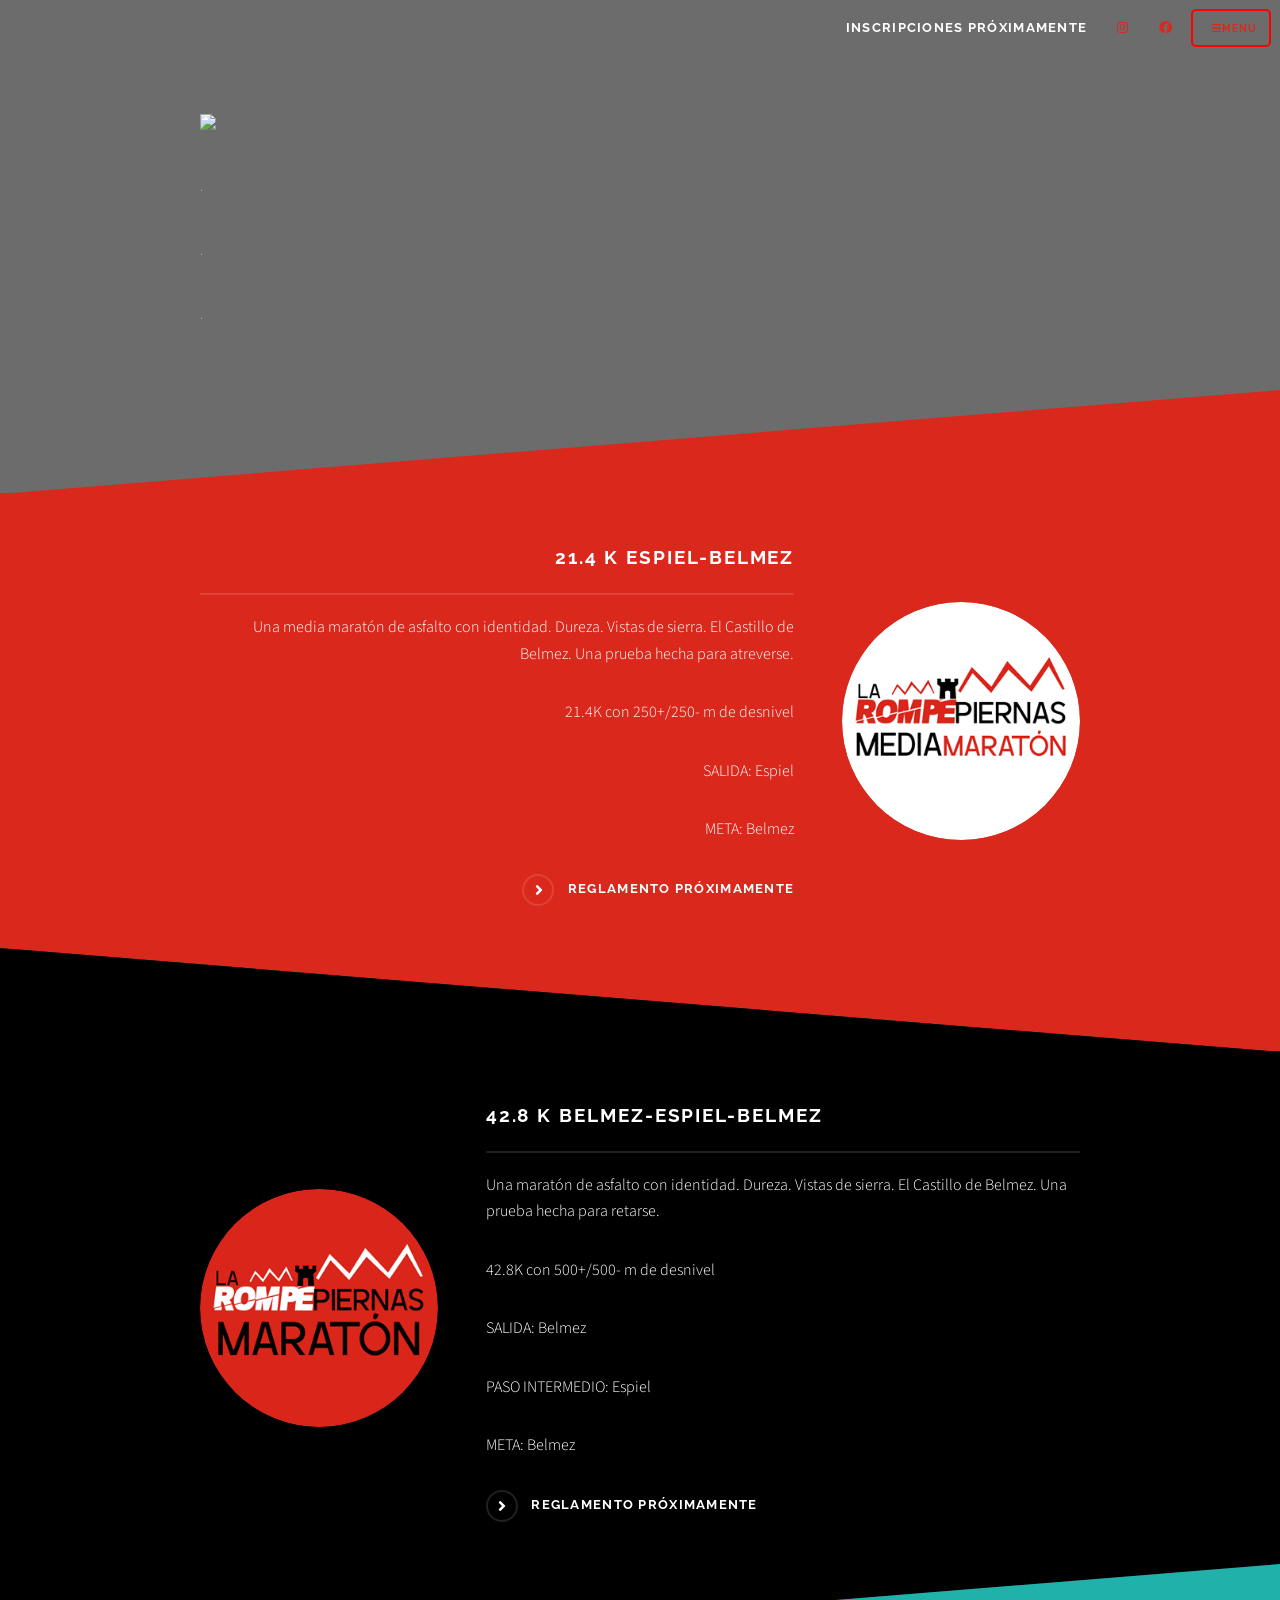
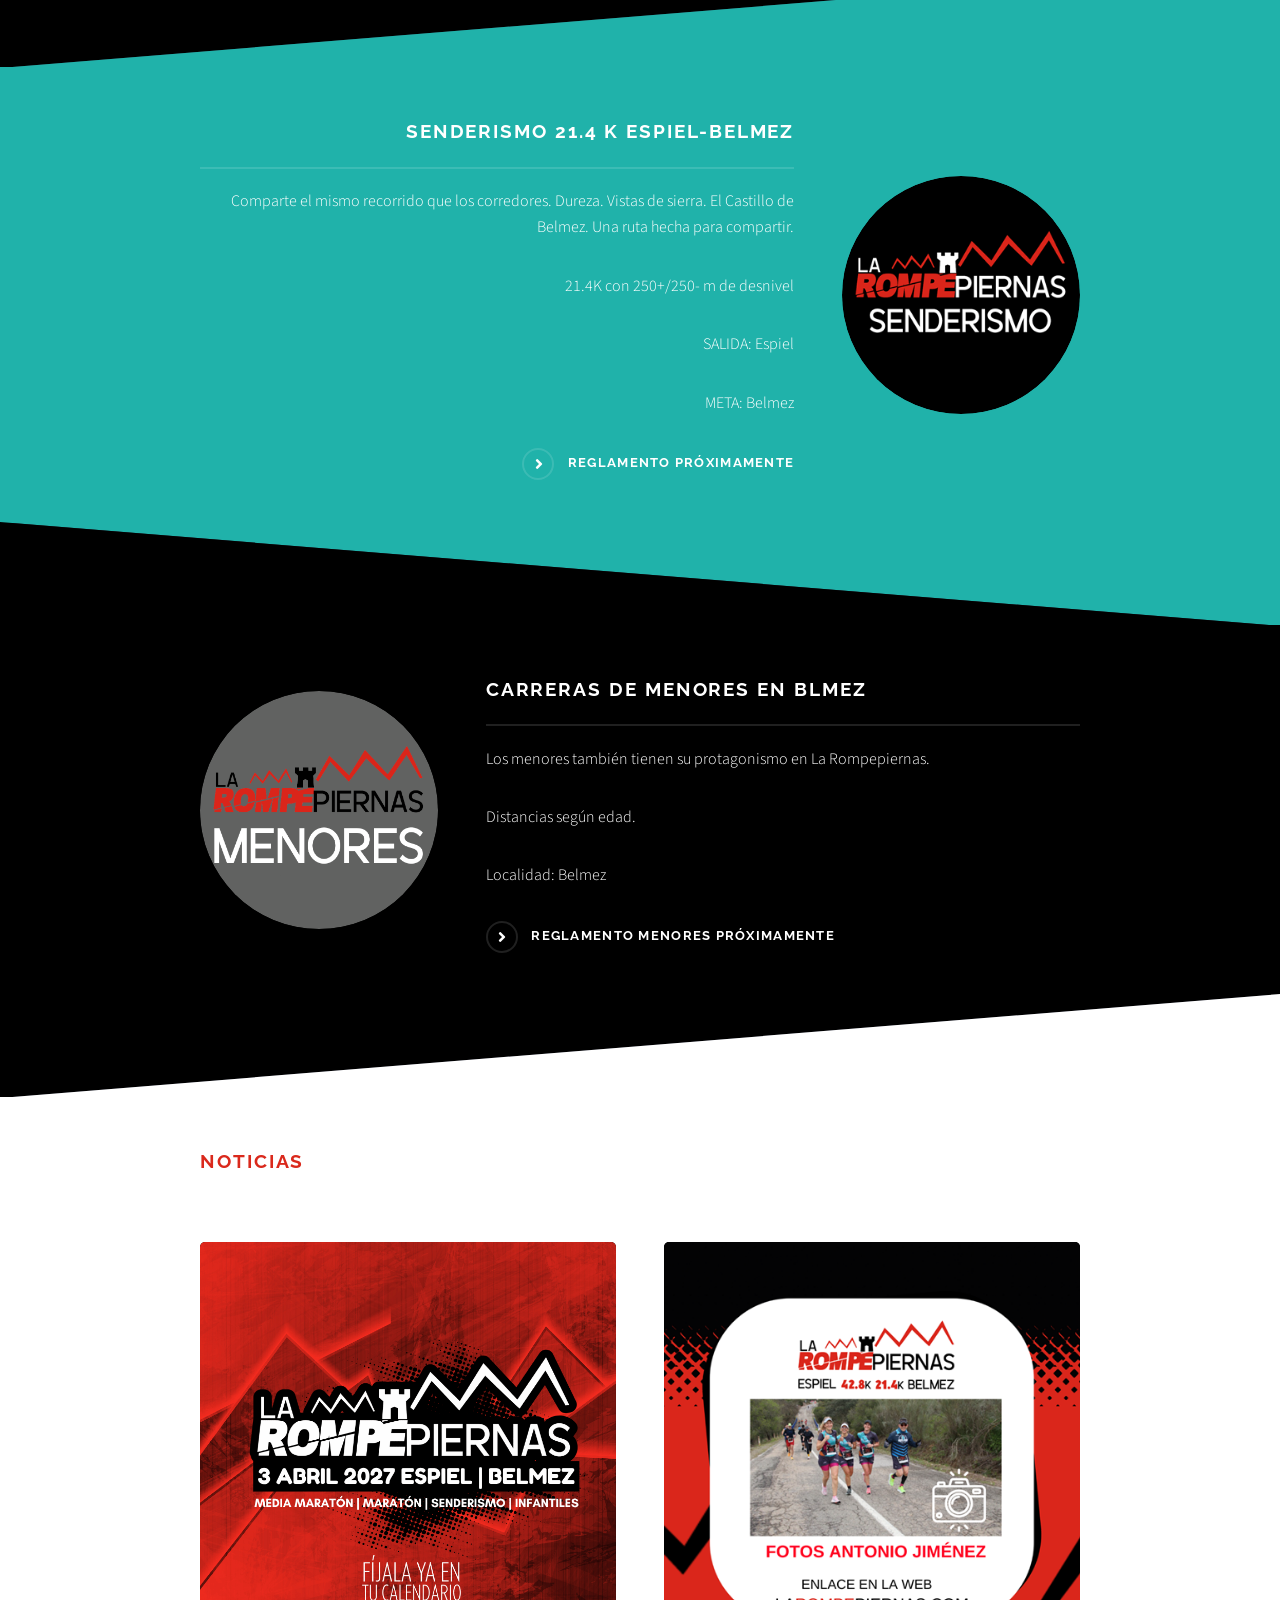
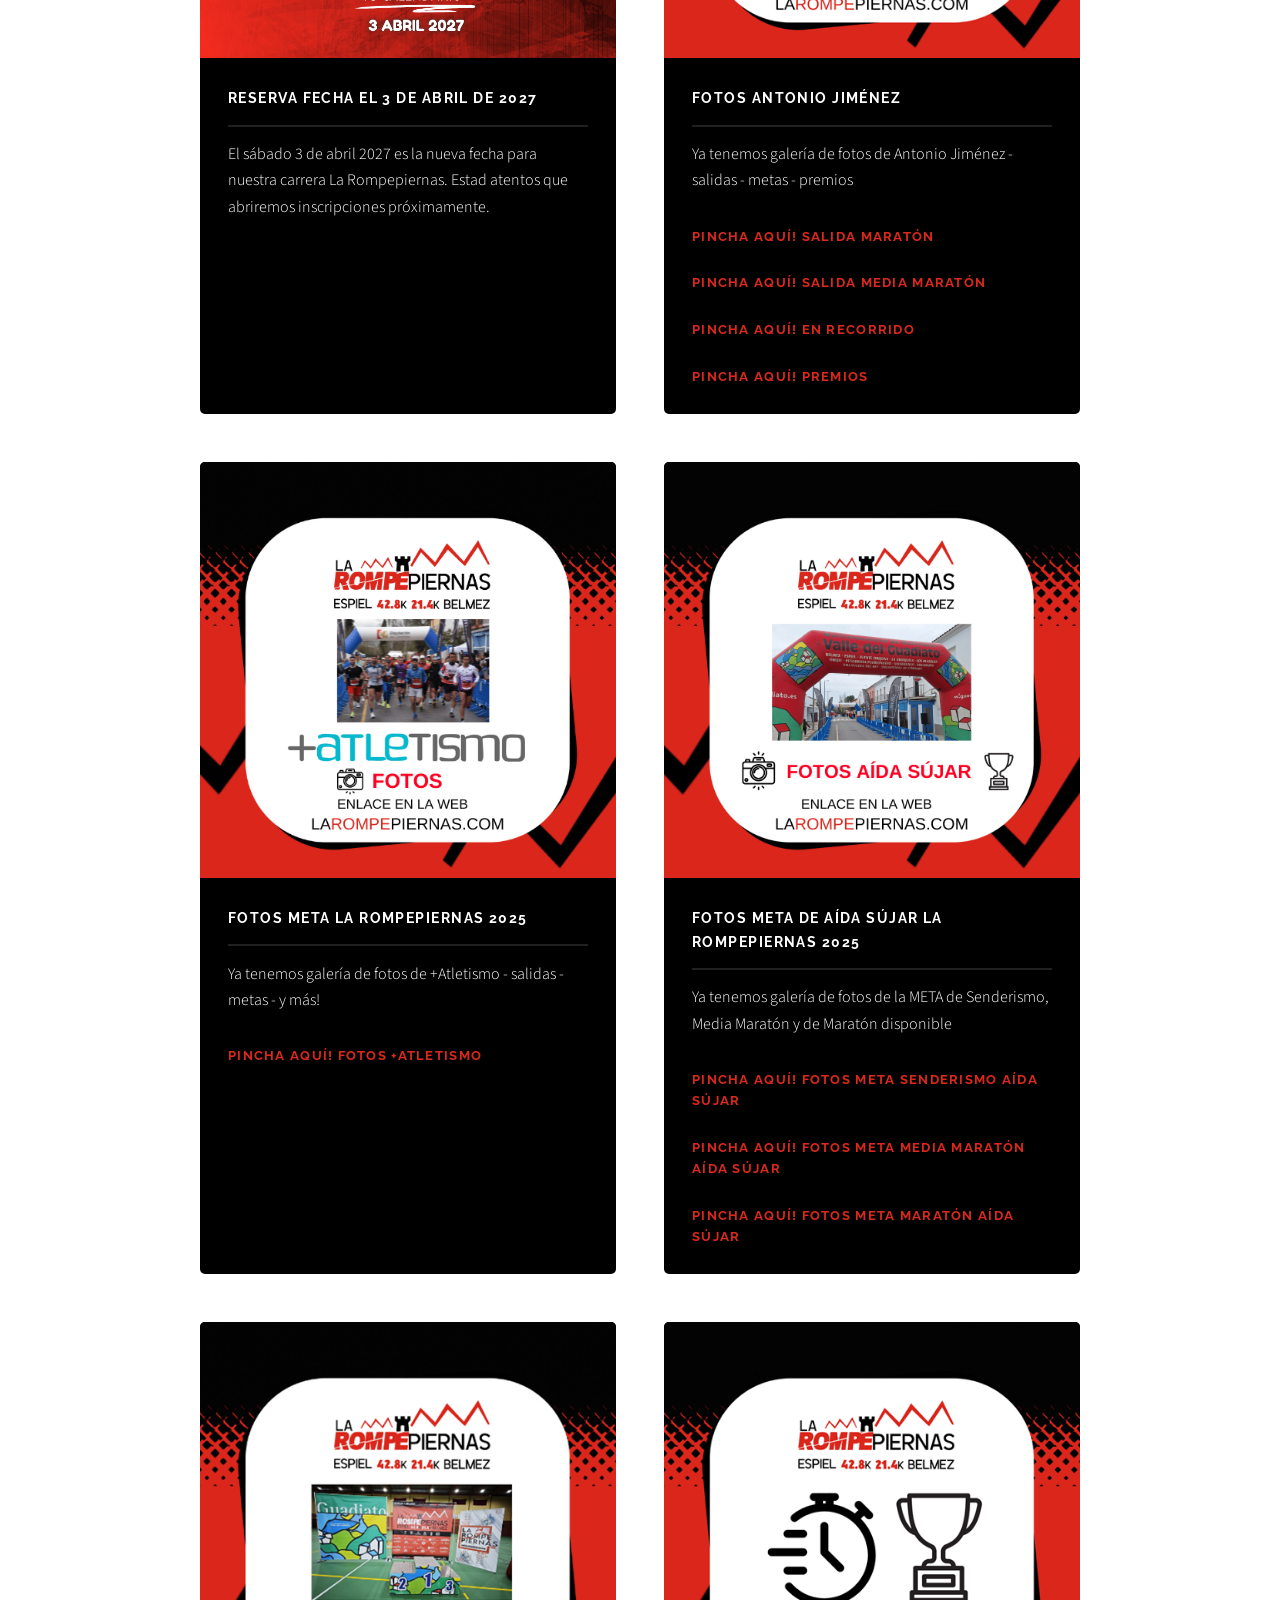
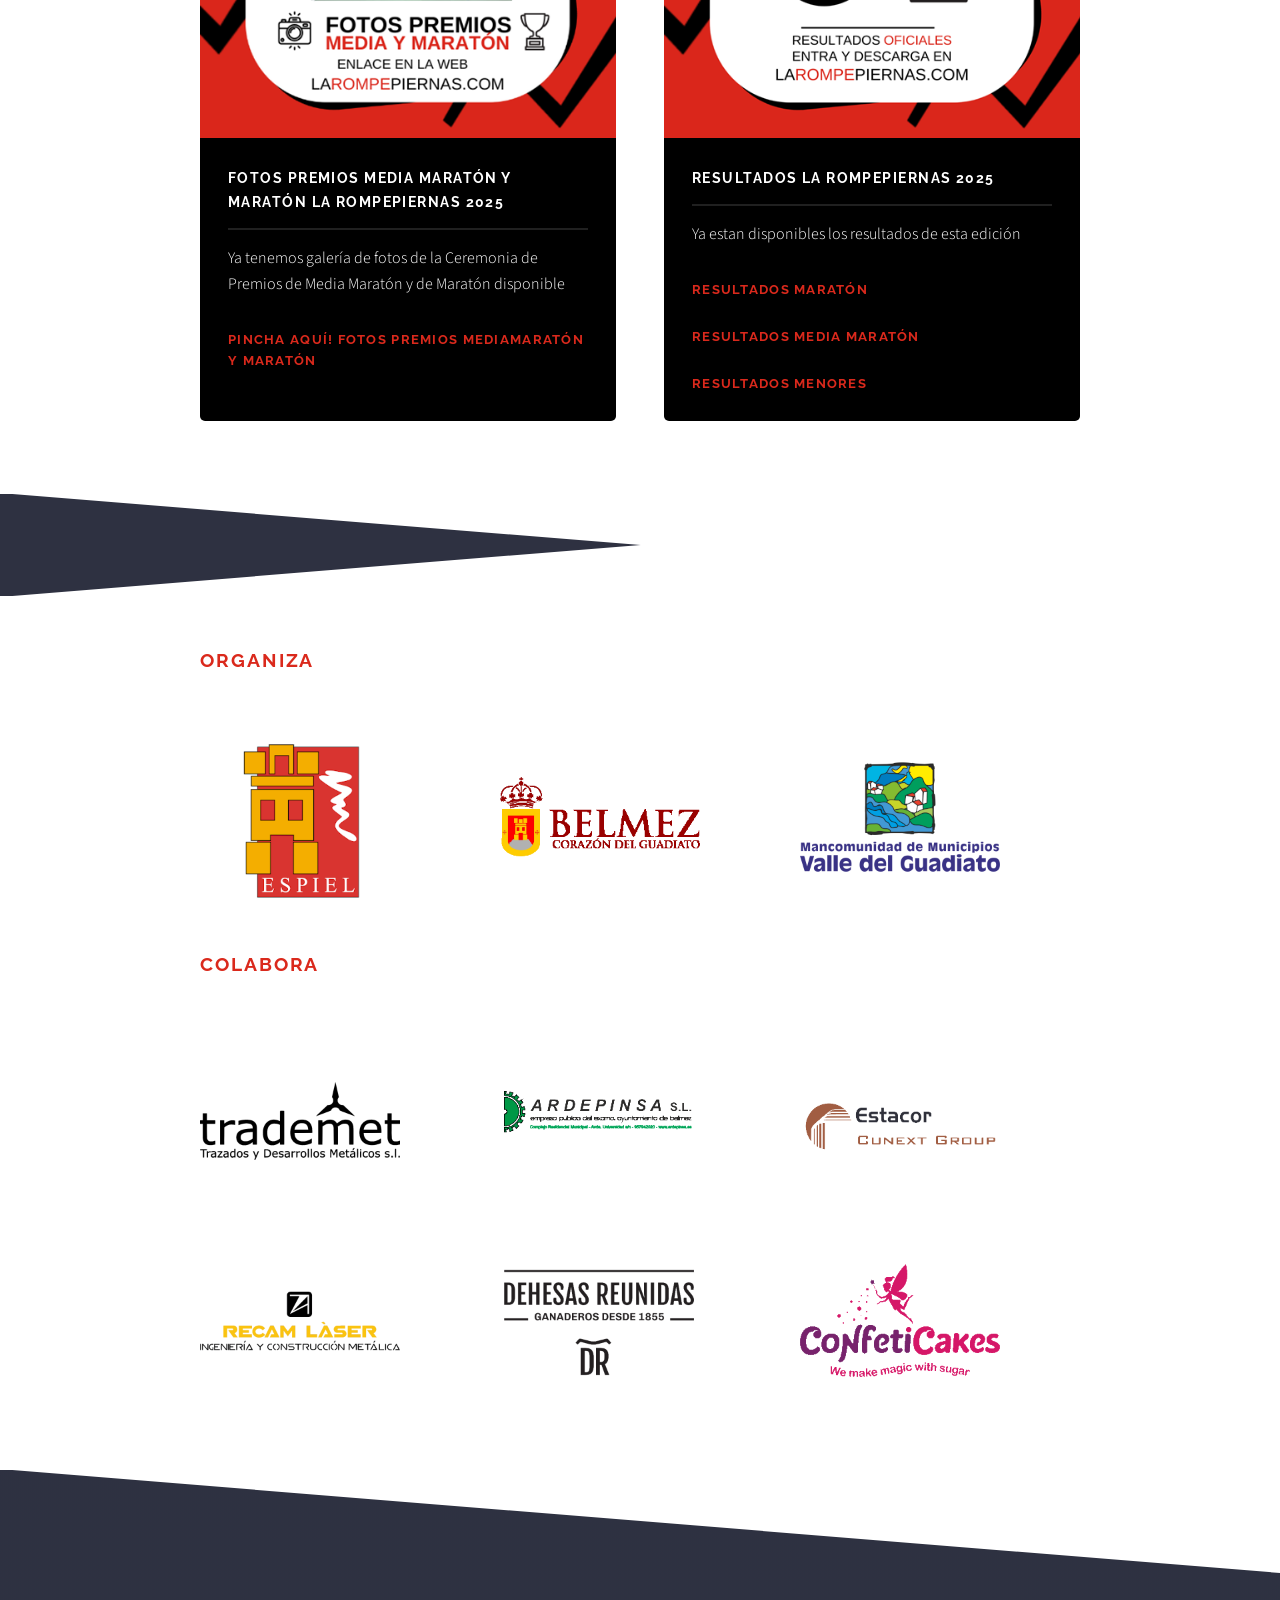
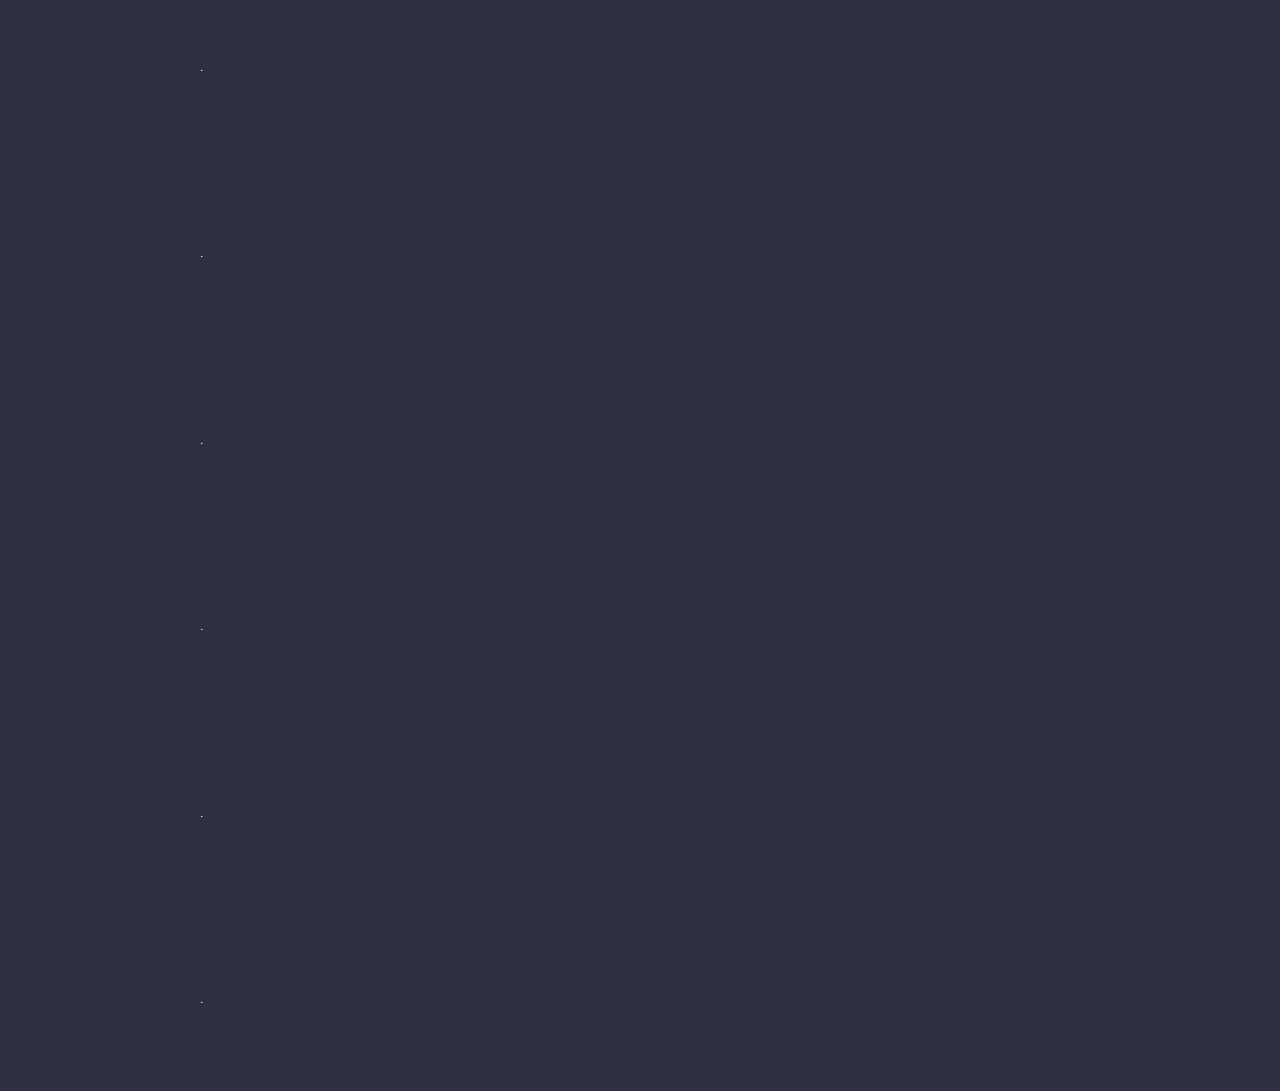
==== commit 07087595: "blobs-oracle" ====
--- a/index.html
+++ b/index.html
@@ -71,12 +71,12 @@
         <section id="banner">
 
             <video autoplay loop muted class="video-bg" id="video-bg">
-                <source src="videos/promo-la-rompepiernas-espiel-belmez-2024.mp4" type="video/mp4" alt="Video La Rompepiernas Espiel Belmez">
+                <source src="https://objectstorage.eu-madrid-1.oraclecloud.com/n/axxqmolkf7yg/b/larompepiernas/o/promo-la-rompepiernas-espiel-belmez-2024.mp4" type="video/mp4" alt="Video La Rompepiernas Espiel Belmez">
             </video>
             <div class="inner">
 
                 <div class="logo">
-                    <img class="width100percent" src="2027/fecha.png" />
+                    <img class="width100percent" src="https://objectstorage.eu-madrid-1.oraclecloud.com/n/axxqmolkf7yg/b/larompepiernas/o/fecha.png" />
                     <ul class="actions center">
                     </ul>
                 </div>
@@ -171,120 +171,6 @@
                             <p>El sábado 3 de abril 2027 es la nueva fecha para nuestra carrera La Rompepiernas. Estad atentos que abriremos inscripciones próximamente.</p>
                             <a class="special2"></a>
                         </article>
-                        <article id="maraton2026">
-                            <a class="image"><img src="2026/maraton.png" alt="" /></a>
-                            <h3 class="major">
-                                💪🏻 MARATÓN - La más dura de España
-                            </h3>
-                            <p>
-                                La Rompepiernas Belmez-Espiel 2026
-                                💪🏻 MARATÓN - La más dura de España
-                                💥 En sus 42.8 kilómetros tus piernas desafiarán más de 600 metros de desnivel de continuos sube-bajas por la carretera que une las dos localidades rodeadas de las sierras y dehesas del Valle del Guadiato.
-                                📍 Salida y meta en Espiel con paso intermedio por Belmez
-                                📆 Sábado 21 de marzo 2026
-                                📝 Inscripciones en https://larompepiernas.com
-                                PIENSA EN CUESTAS Y ACERTARÁS
-                                Ayuntamiento De Espiel
-                                Ayuntamiento de Belmez
-                                Mancomunidad de Municipios Valle del Guadiato
-                                Diputación de Córdoba
-                                Atletismo La Rompepiernas
-                                Atletismo Espiel Espiel
-                                #LaRompepiernas #Belmez #Espiel #Running #ValleDelGuadiato #Guadiato #Carreras #Maraton #MediaMaraton #Senderismo
-                            </p>
-                            <a class="special2"></a>
-                        </article>
-                        <article id="media2026">
-                            <a class="image"><img src="2026/mediamaraton.png" alt="" /></a>
-                            <h3 class="major">
-                                👟 MEDIA MARATÓN - Dureza y belleza a partes iguales
-                            </h3>
-                            <p>
-                                🔥❤️ La Media Maratón que te marcará en las piernas y en el corazón
-                                La Rompepiernas Belmez-Espiel 2026
-                                👟 MEDIA MARATÓN - Dureza y belleza a partes iguales
-                                En sus 21.4 kilómetros tus piernas desafiarán más de 300 metros de desnivel de continuos sube-bajas por la carretera que une las dos localidades rodeadas de las sierras y dehesas del Valle del Guadiato.
-                                📍 Salida en Belmez y meta en Espiel
-                                📆 Sábado 21 de marzo 2026
-                                📝 Inscripciones en https://larompepiernas.com
-                                💬 PIENSA EN CUESTAS Y ACERTARÁS
-                                Ayuntamiento De Espiel
-                                Ayuntamiento de Belmez
-                                Mancomunidad de Municipios Valle del Guadiato
-                                Diputación de Córdoba
-                                Atletismo La Rompepiernas
-                                Atletismo Espiel Espiel
-                                #LaRompepiernas #Belmez #Espiel #Running #ValleDelGuadiato #Guadiato #Carreras #Maraton #MediaMaraton #Senderismo
-                            </p>
-                            <a class="special2"></a>
-                        </article>
-                        <article id="senderismo2026">
-                            <a class="image"><img src="2026/senderismo.png" alt="" /></a>
-                            <h3 class="major">
-                                🥾 SENDERISMO - Disfruta y comparte el recorrido con los corredores
-                            </h3>
-                            <p>
-                                🚶🏽‍♂️🚶🏻‍♀️ Camina por la ruta RompePiernas junto a los corredores !
-                                La Rompepiernas Belmez-Espiel 2026
-                                🥾 SENDERISMO - Disfruta y comparte el recorrido con los corredores
-                                💥 En sus 21.4 kilómetros tus piernas desafiarán más de 300 metros de desnivel de continuos sube-bajas por la carretera que une las dos localidades rodeadas de las sierras y dehesas del Valle del Guadiato.
-                                💪🏻 Reserva fuerza y aliento para animar a todos los corredores que encontraréis por el camino
-                                📍 Salida en Belmez y meta en Espiel
-                                📆 Sábado 21 de marzo 2026
-                                📝 Inscripciones en https://larompepiernas.com
-                                PIENSA EN CUESTAS Y ACERTARÁS
-                                Ayuntamiento De Espiel
-                                Ayuntamiento de Belmez
-                                Mancomunidad de Municipios Valle del Guadiato
-                                Diputación de Córdoba
-                                Atletismo La Rompepiernas
-                                Atletismo Espiel Espiel
-                                #LaRompepiernas #Belmez #Espiel #Running #ValleDelGuadiato #Guadiato #Carreras #Maraton #MediaMaraton #Senderismo
-                            </p>
-                            <a class="special2"></a>
-                        </article>
-                        <article id="apertura2026">
-                            <a class="image"><img src="2026/03-apertura.png" alt="" /></a>
-                            <h3 class="major">
-                                ✅ ¡ INSCRIPCIONES ABIERTAS 2026 !
-                            </h3>
-                            <p>
-                                ✅ ¡ INSCRIPCIONES ABIERTAS !
-                                La Rompepiernas Espiel Belmez
-                                PIENSA EN CUESTAS Y ACERTARÁS
-
-                                👉🏻 Entra e inscríbete https://larompepiernas.com / https://masatletismo.com
-
-                                ❤️ Modalidad Maratón - La más dura de España
-                                🖤 Modalidad Media Maratón - Dureza y belleza
-                                🤍 Modalidad Senderismo - mismo recorrido de la Media Maratón pero caminando
-
-                                Las carreras infantiles se abrirán inscripciones más adelante
-
-                                #LaRompepiernas #Belmez #Espiel #Running #ValleDelGuadiato #Guadiato #Carreras #Maraton #MediaMaraton #Senderismo
-                            </p>
-                            <a class="special2"></a>
-                        </article>
-                        <article id="cartel2026">
-                            <a class="image"><img src="2026/02-cartel.png" alt="" /></a>
-                            <h3 class="major">Tenemos cartel y fecha de apertura de inscripciones</h3>
-                            <p>
-                                💥 Ya tenemos el cartel de La Rompepiernas Espiel Belmez 2026
-                                👟 ¿Están vuestras piernas listas para afrontar el sábado 21 de marzo la clásica carretera de cuestas sinfín que une nuestras dos localidades?
-                                ✅ El 22 de noviembre abrimos inscripciones, y mientras llega ese día, estad atento a las redes que venimos con sorpresas y recuerdos !
-
-                                🤳 https://larompepiernas.com
-
-                                #LaRompepiernasBelmezEspiel #LaRompepiernas #Espiel #Belmez #Cordoba #Maraton #MediaMaraton #Running
-                            </p>
-                            <a class="special2"></a>
-                        </article>
-                        <article id="fecha2026">
-                            <a class="image"><img src="2026/01-nuevafecha.png" alt="" /></a>
-                            <h3 class="major">Reserva fecha el 21 de marzo de 2026</h3>
-                            <p>El sábado 21 de marzo es la nueva fecha para nuestra carrera La Rompepiernas. Estad atentos que abriremos inscripciones próximamente.</p>
-                            <a class="special2"></a>
-                        </article>
                         <article id="galeria-antonio-jimenez">
                             <a class="image"><img src="2025/galeria-antonio-jimenez.png" alt="" /></a>
                             <h3 class="major">Fotos Antonio Jiménez</h3>
@@ -332,79 +218,7 @@
                             <a href="2025/resultados-media-la-rompepiernas-2025.pdf" target="_blank" class="special2">Resultados Media Maratón</a>
                             <a href="2025/resultados-menores-la-rompepiernas-2025.pdf" target="_blank" class="special2">Resultados Menores</a>
                         </article>
-                        <article>
-                            <a class="image"><img src="2025/invitacion-presentacion.jpg" alt="" /></a>
-                            <h3 class="major">Invitación presentación La Rompepiernas 2025</h3>
-                            <p>
-                                📄 Vente a la presentación de La Rompepiernas Espiel Belmez 2025
-                                📅 El domingo 16 de marzo a las 14:00h en el Parque Municipal de Belmez ( Córdoba)
-
-                                🫂 El equipo de La Rompepiernas Espiel Belmez está preparando todo con mucho cariño
-                                🙌🏼 Te esperamos !!!
-                            </p>
-                        </article>
-                        <article>
-                            <a class="image">
-                                <video autoplay loop muted class="width100percent">
-                                    <source src="videos/no-te-lo-puedes-perder-480p.mp4" type="video/mp4" alt="No te lo puedes perder - La Rompepiernas Espiel Belmez">
-                                </video>
-                            </a>
-                            <h3 class="major">No puedes perderte todo esto ! La RompePiernas Espiel Belmez 2025</h3>
-                            <p>¿Qué prendas habrá en esta edición? ¿Quién os va a estar animando? Mira el video !</p>
-                        </article>
-                        <article>
-                            <a class="image">
-                                <video autoplay loop muted class="width100percent">
-                                    <source src="videos/promo-maraton-mas-dura-1.mp4" type="video/mp4" alt="La Maratón MÁS DURA DE ESPAÑA - La Rompepiernas Espiel Belmez">
-                                </video>
-                            </a>
-                            <h3 class="major">Conquista LA MARATÓN MÁS DURA DE ESPAÑA ! La RompePiernas Espiel Belmez 2025</h3>
-                            <p>Dureza y Belleza - La Rompepiernas Espiel Belmez hará que sueñes con el 23 de Marzo 2025 !</p>
-                        </article>
-                        <article>
-                            <a class="image">
-                                <video autoplay loop muted class="width100percent">
-                                    <source src="videos/VaneSpeaker-LaRompepiernas-Espiel-Belmez-480p.mp4" type="video/mp4" alt="Speaker Vane Pérez - La Rompepiernas Espiel Belmez">
-                                </video>
-                            </a>
-                            <h3 class="major">Speaker Vane Pérez OFICIAL! La voz y animación de La RompePiernas Espiel Belmez 2025</h3>
-                            <p>Speaker Vane Pérez viene a REVOLUCIONAR con sus palabras, su energía y su espectáculo el 25 aniversario de La Rompepiernas Espiel Belmez...</p>
-                            <a href="speaker-oficial-vane-perez" target="_blank" class="special2">Leer más</a>
-                        </article>
-                        <article>
-                            <a class="image">
-                                <video autoplay loop muted class="width100percent">
-                                    <source src="videos/inscripciones-la-rompepiernas-reel.mp4" type="video/mp4" alt="Video La Rompepiernas Espiel Belmez">
-                                </video>
-                            </a>
-                            <h3 class="major">INSCRIPCIONES ABIERTAS HASTA EL 6 DE MARZO! La RompePiernas Espiel Belmez 2025</h3>
-                            <p>Ya podéis inscribiros hasta el 6 de marzo en las modalidades de MARATÓN | MEDIA MARATÓN | SENDERISMO para el 25 aniversario de LA ROMPEPIERNAS ESPIEL BELMEZ...</p>
-                            <a href="inscripciones" target="_blank" class="special2">Leer más</a>
-                        </article>
-                        <article>
-                            <a class="image"><img src="2025/Cartel-LaRompepiernasEspielBelmez-2025-circuitodiputacion.png" alt="" /></a>
-                            <h3 class="major">Cartel La RompePiernas Espiel Belmez 2025</h3>
-                            <p>Os presentamos el cartel de la edición 2025...</p>
-                            <a href="cartel-edicion-2025" target="_blank" class="special2">Leer más</a>
-                        </article>
-                        <article>
-                            <a class="image"><img src="images/noticia-2.jpg" alt="" /></a>
-                            <h3 class="major">Abrimos Inscripciones para la 25 Edición en 2025</h3>
-                            <p>El 22.Noviembre.24 abrimos inscripciones! Si quieres ser un@ de l@s valientes...</p>
-                            <a href="abrimos-inscripciones-22-noviembre-2024" target="_blank" class="special2">Leer más</a>
-                        </article>
-                        <article>
-                            <a class="image"><img src="images/noticia-1.jpg" alt="" /></a>
-                            <h3 class="major">Arranca la 25 Edición en 2025</h3>
-                            <p>El 23.03.25 será la 25ª edición de La Rompepiernas y ya estamos trabajando...</p>
-                            <a href="arranca-25-aniversario-la-rompepiernas-espiel-belmez" target="_blank" class="special2">Leer más</a>
-                        </article>
                     </section>
-                    <!--
-            <ul class="actions">
-                <li><a href="#" class="button">Todas las noticias</a></li>
-            </ul>
-                -->
                 </div>
             </section>
 
@@ -443,8 +257,6 @@
                             <a href="https://cunext.com/?empresa=estacor" target="_blank" class="image"><img src="images/logos/estacor.png" alt="" /></a>
                             <a href="https://frutasisabel.com/" target="_blank" class="image"><img src="images/logos/frutas-isabel.png" alt="" /></a>
                             <a href="https://olivareradelguadiato.com/" target="_blank" class="image"><img src="images/logos/guadiato-cooperativa.png" alt="" /></a>
-                            <!-- aliviflex -->
-                            <!-- casa tala -->
                         </div>
                     </div>
                     <div class="carousel">
@@ -495,8 +307,8 @@
         <script>
             function loadvideo() {
 
-                var mobileSrc = "videos/promo-la-rompepiernas-espiel-belmez-2024-mobile.mp4";
-                var desktopSrc = "videos/promo-la-rompepiernas-espiel-belmez-2024.mp4";
+                var mobileSrc = "https://objectstorage.eu-madrid-1.oraclecloud.com/n/axxqmolkf7yg/b/larompepiernas/o/promo-la-rompepiernas-espiel-belmez-2024-mobile.mp4";
+                var desktopSrc = "https://objectstorage.eu-madrid-1.oraclecloud.com/n/axxqmolkf7yg/b/larompepiernas/o/promo-la-rompepiernas-espiel-belmez-2024.mp4";
 
                 if (window.innerWidth > 630) {
                     $("#video-bg").attr("src", desktopSrc);
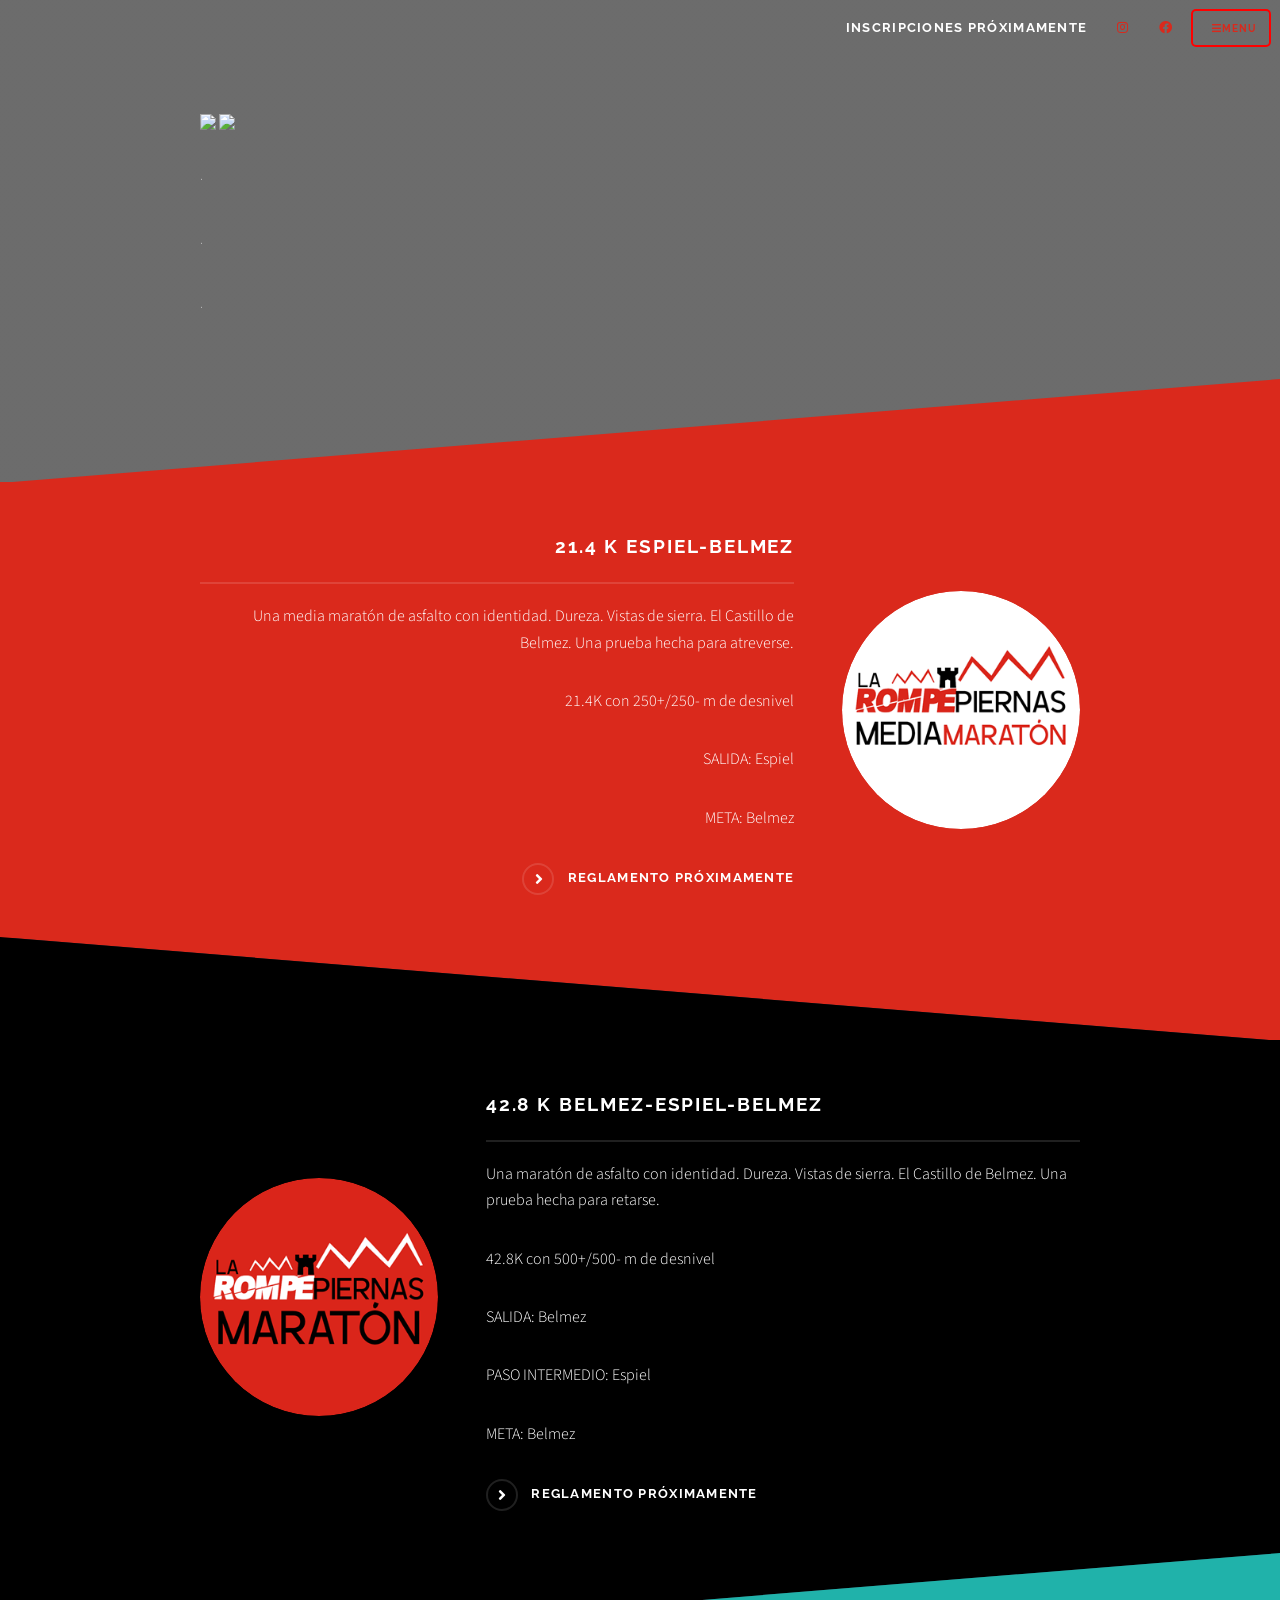
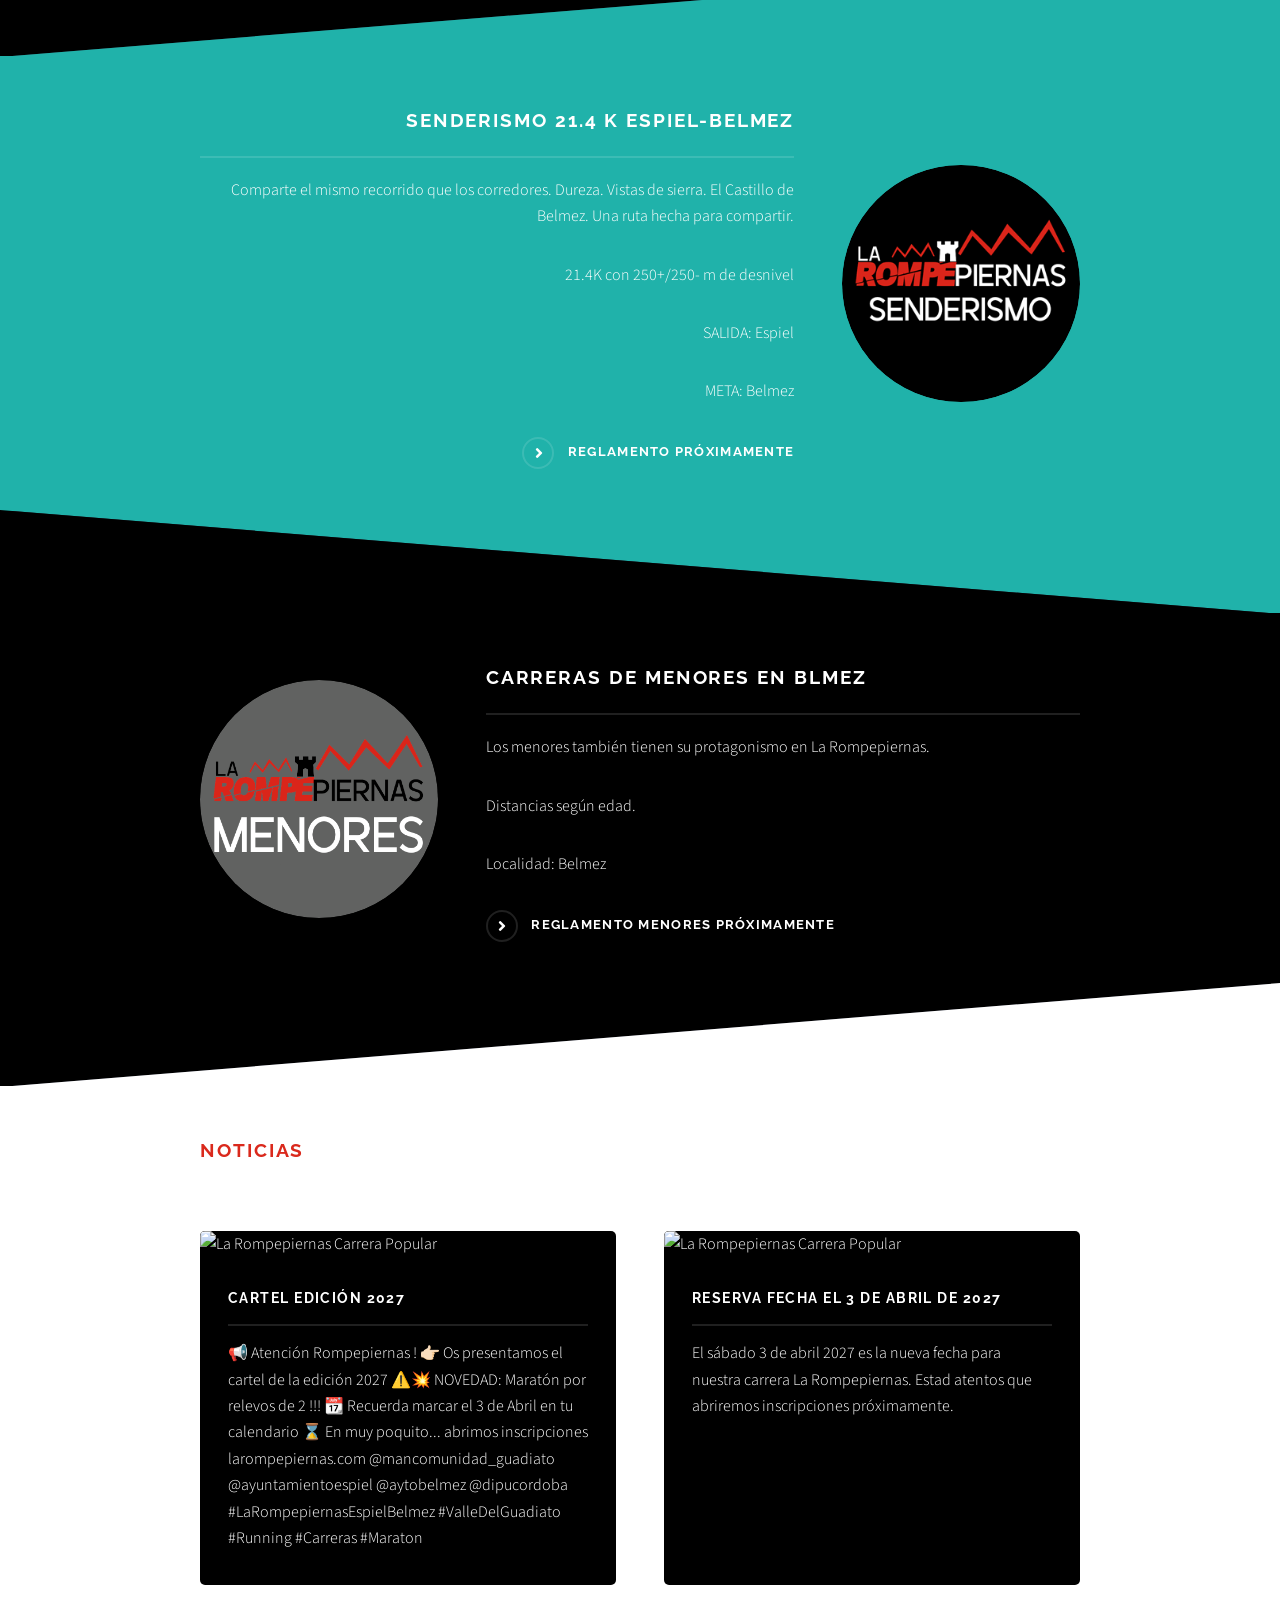
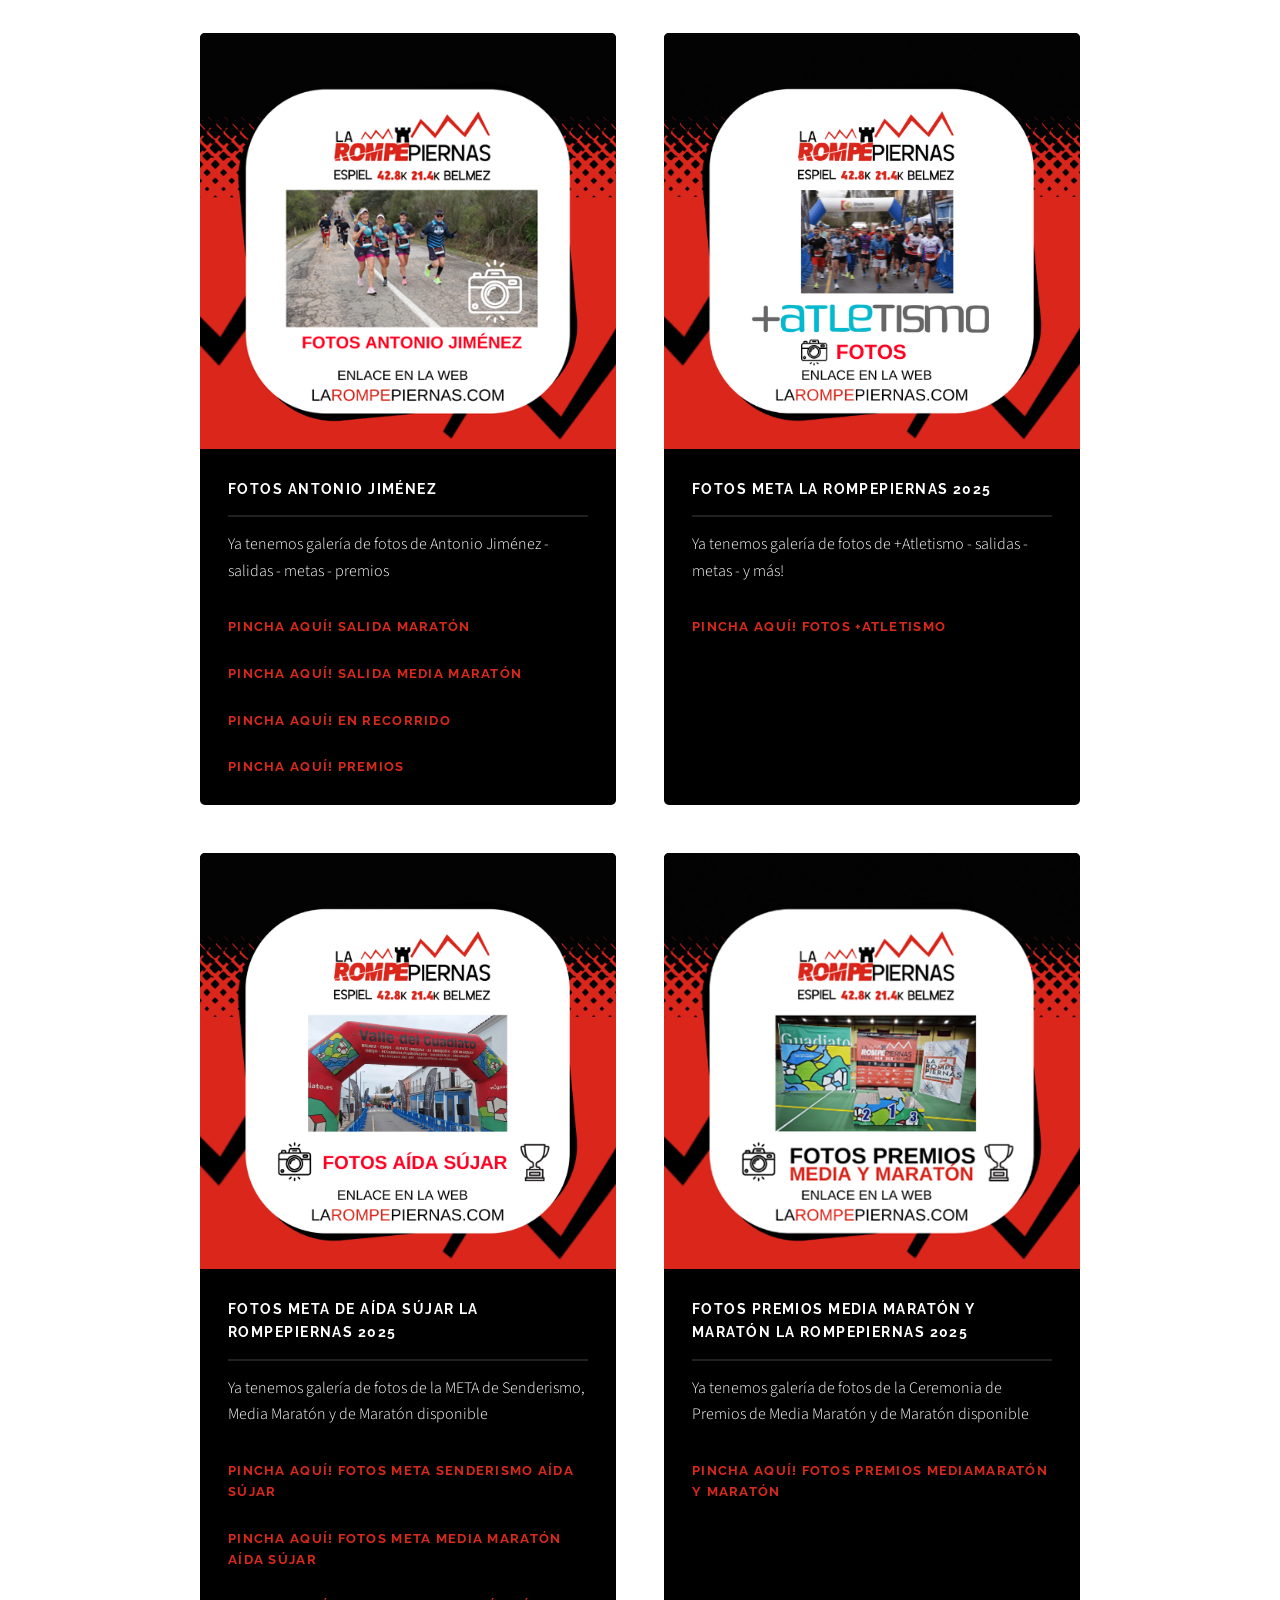
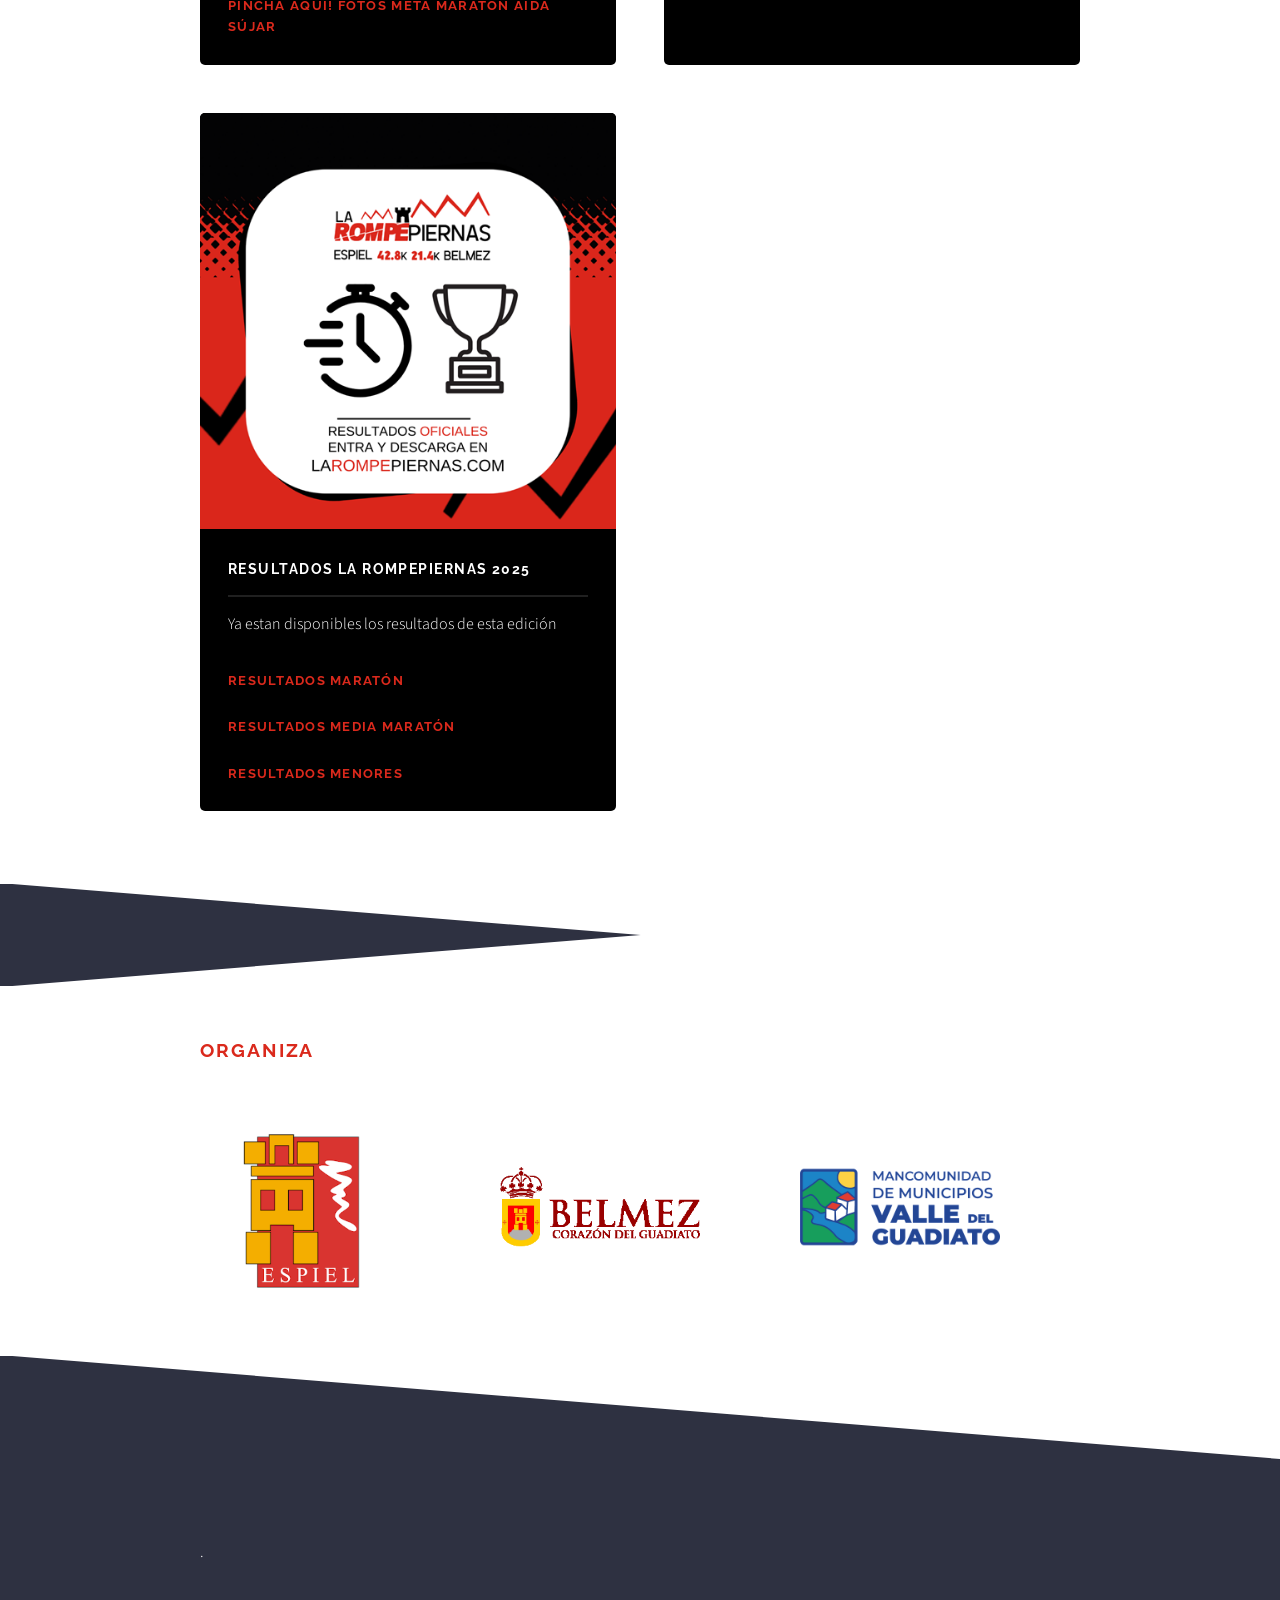
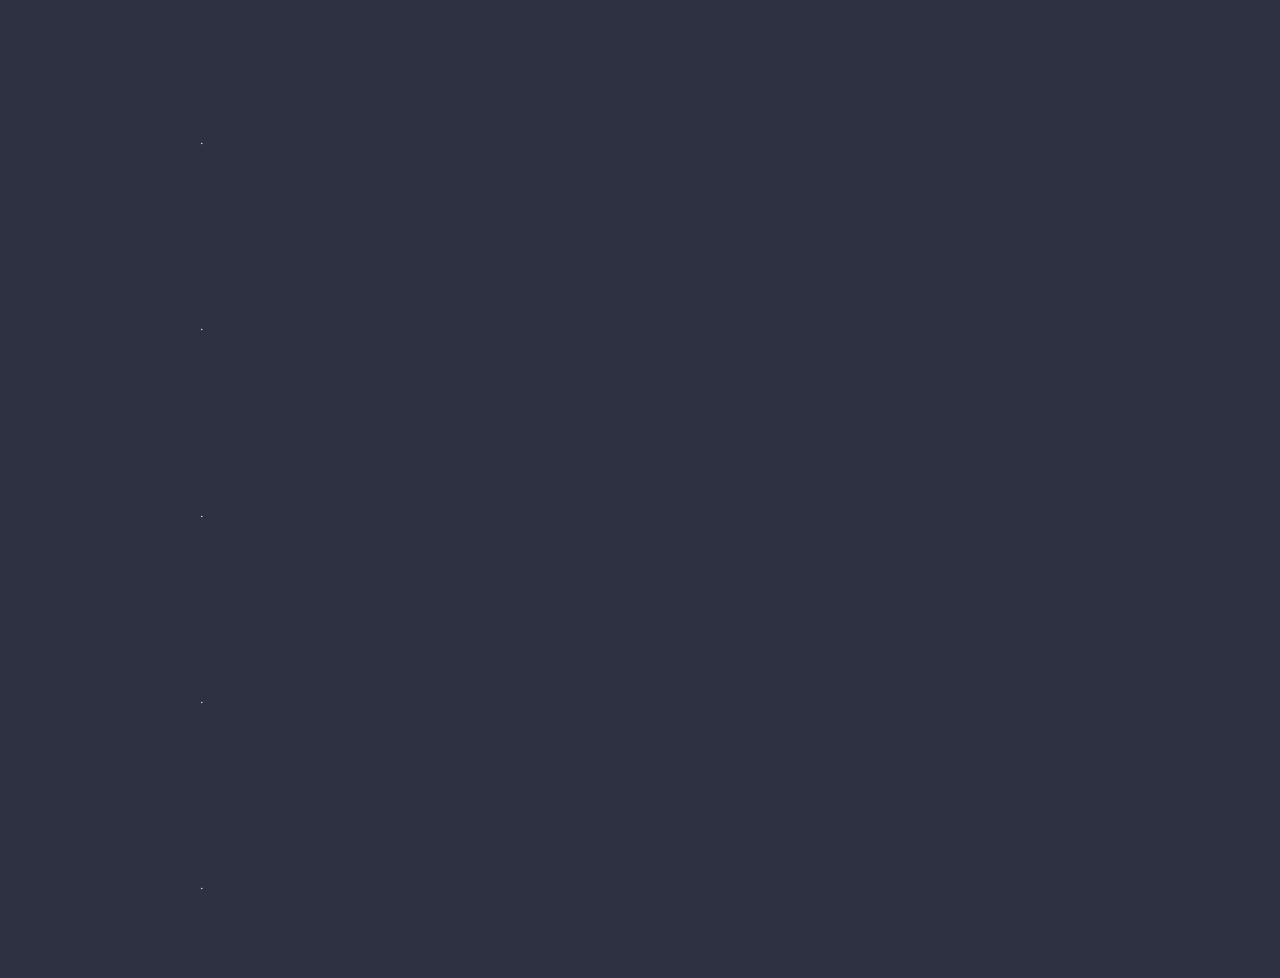
==== commit 69c7e629: "cartel+ajustes" ====
--- a/index.html
+++ b/index.html
@@ -76,9 +76,9 @@
             <div class="inner">
 
                 <div class="logo">
+                    <img class="width100percent" src="https://objectstorage.eu-madrid-1.oraclecloud.com/n/axxqmolkf7yg/b/larompepiernas/o/2027%2Fcartel.webp" />
                     <img class="width100percent" src="https://objectstorage.eu-madrid-1.oraclecloud.com/n/axxqmolkf7yg/b/larompepiernas/o/fecha.png" />
-                    <ul class="actions center">
-                    </ul>
+
                 </div>
                 <p>.</p>
             </div>
@@ -165,8 +165,28 @@
                 <div class="inner">
                     <h2 class="major colorRed">NOTICIAS</h2>
                     <section class="features" id="">
+                        <article id="cartel2027">
+                            <a class="image"><img src="https://objectstorage.eu-madrid-1.oraclecloud.com/n/axxqmolkf7yg/b/larompepiernas/o/2027%2Fcartel.webp" alt="La Rompepiernas Carrera Popular" /></a>
+                            <h3 class="major">Cartel edición 2027</h3>
+                            <p>📢 Atención Rompepiernas !
+                                👉🏻 Os presentamos el cartel de la edición 2027
+                                ⚠️💥 NOVEDAD: Maratón por relevos de 2 !!!
+
+                                📆 Recuerda marcar el 3 de Abril en tu calendario
+                                ⌛ En muy poquito... abrimos inscripciones
+
+                                larompepiernas.com
+
+                                @mancomunidad_guadiato
+                                @ayuntamientoespiel
+                                @aytobelmez
+                                @dipucordoba
+
+                                #LaRompepiernasEspielBelmez #ValleDelGuadiato #Running #Carreras #Maraton</p>
+                            <a class="special2"></a>
+                        </article>
                         <article id="fecha2027">
-                            <a class="image"><img src="2027/fecha.png" alt="La Rompepiernas Carrera Popular" /></a>
+                            <a class="image"><img src="https://objectstorage.eu-madrid-1.oraclecloud.com/n/axxqmolkf7yg/b/larompepiernas/o/fecha.png" alt="La Rompepiernas Carrera Popular" /></a>
                             <h3 class="major">Reserva fecha el 3 de abril de 2027</h3>
                             <p>El sábado 3 de abril 2027 es la nueva fecha para nuestra carrera La Rompepiernas. Estad atentos que abriremos inscripciones próximamente.</p>
                             <a class="special2"></a>
@@ -247,7 +267,7 @@
                     </div>
                 </section>
 
-
+<!--
                 <h2 class="major colorRed">COLABORA</h2>
                 <section class="features">
                     <div class="carousel">
@@ -266,11 +286,10 @@
                             <a href="https://confeticakes.es/es/" target="_blank" class="image"><img src="images/logos/confeticakes.png" alt="" /></a>
                             <a href="https://www.spg-pack.com/" target="_blank" class="image"><img src="images/logos/spg.png" alt="" /></a>
                             <a class="image"><img src="images/logos/aridos-troyano.png" alt="" /></a>
-                            <!-- madein -->
-                            <!-- isfa -->
                         </div>
                     </div>
                 </section>
+                -->
             </div>
         </section>
 
